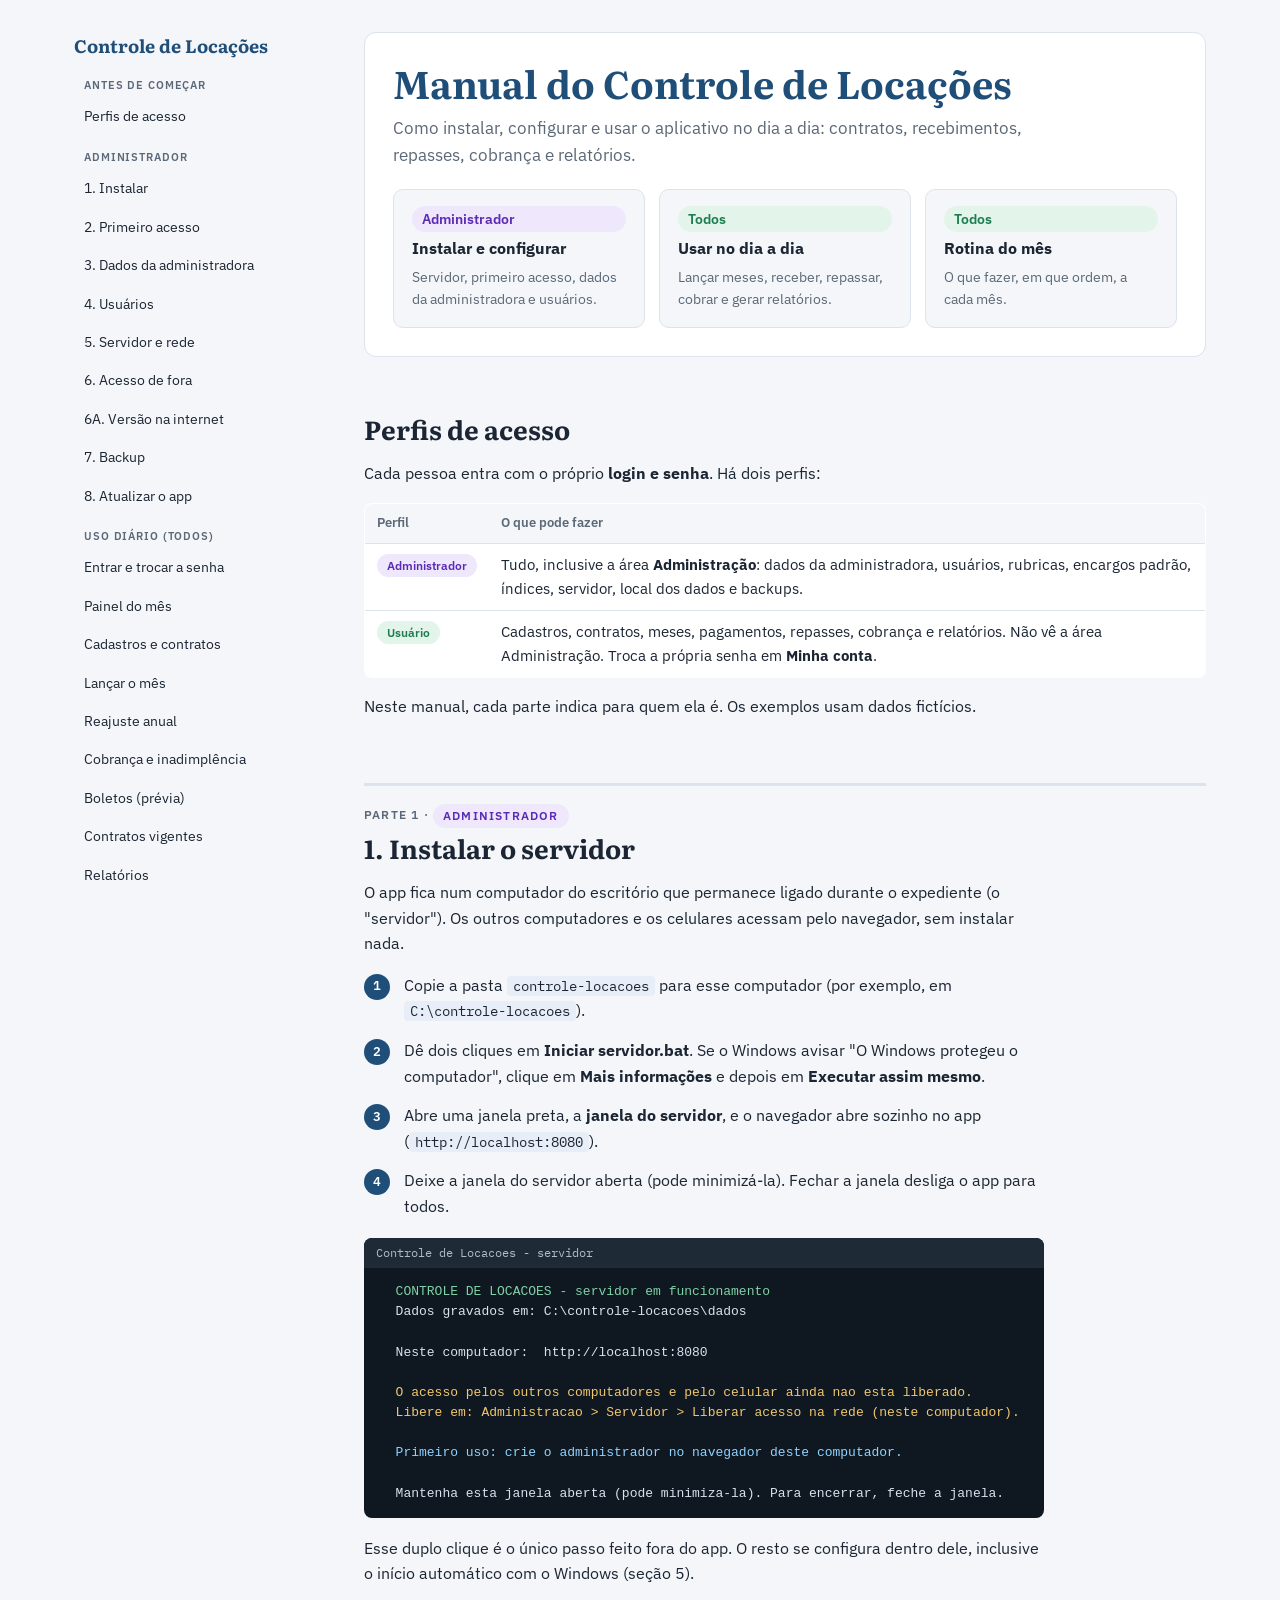
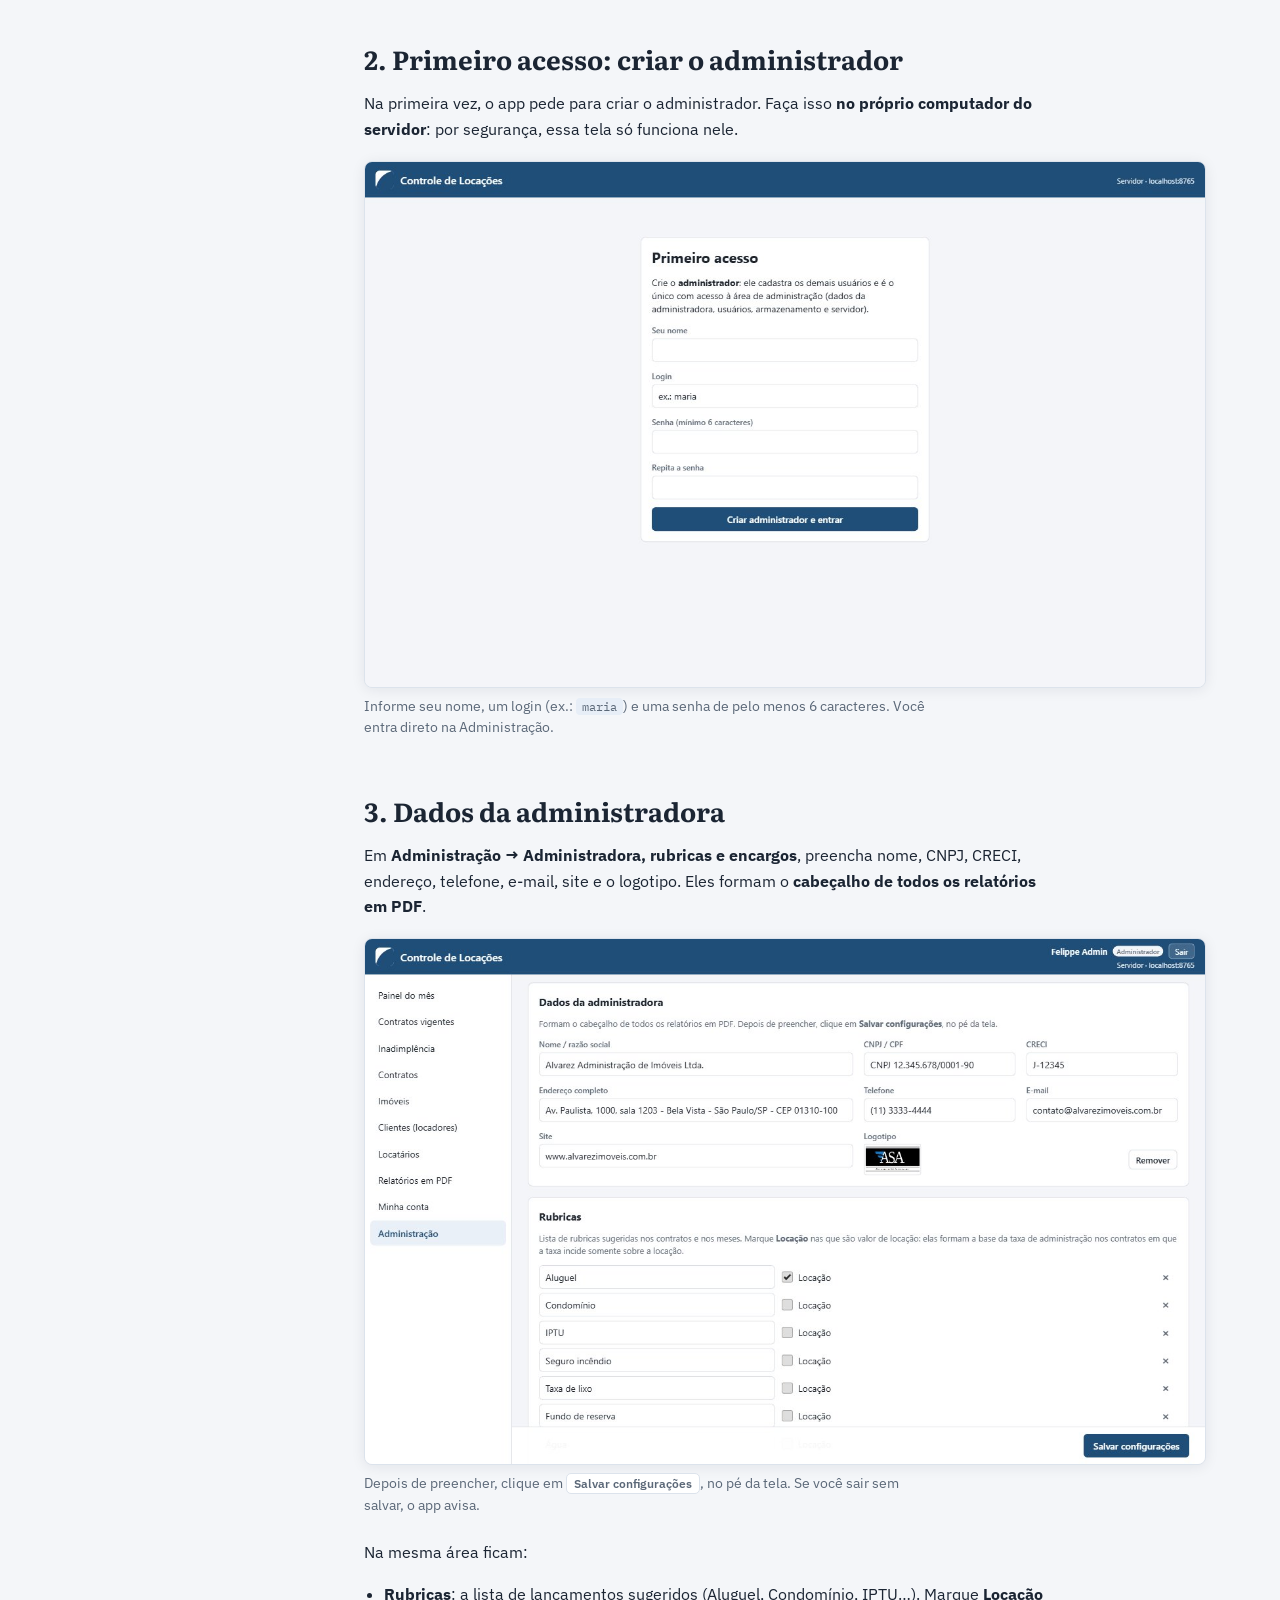
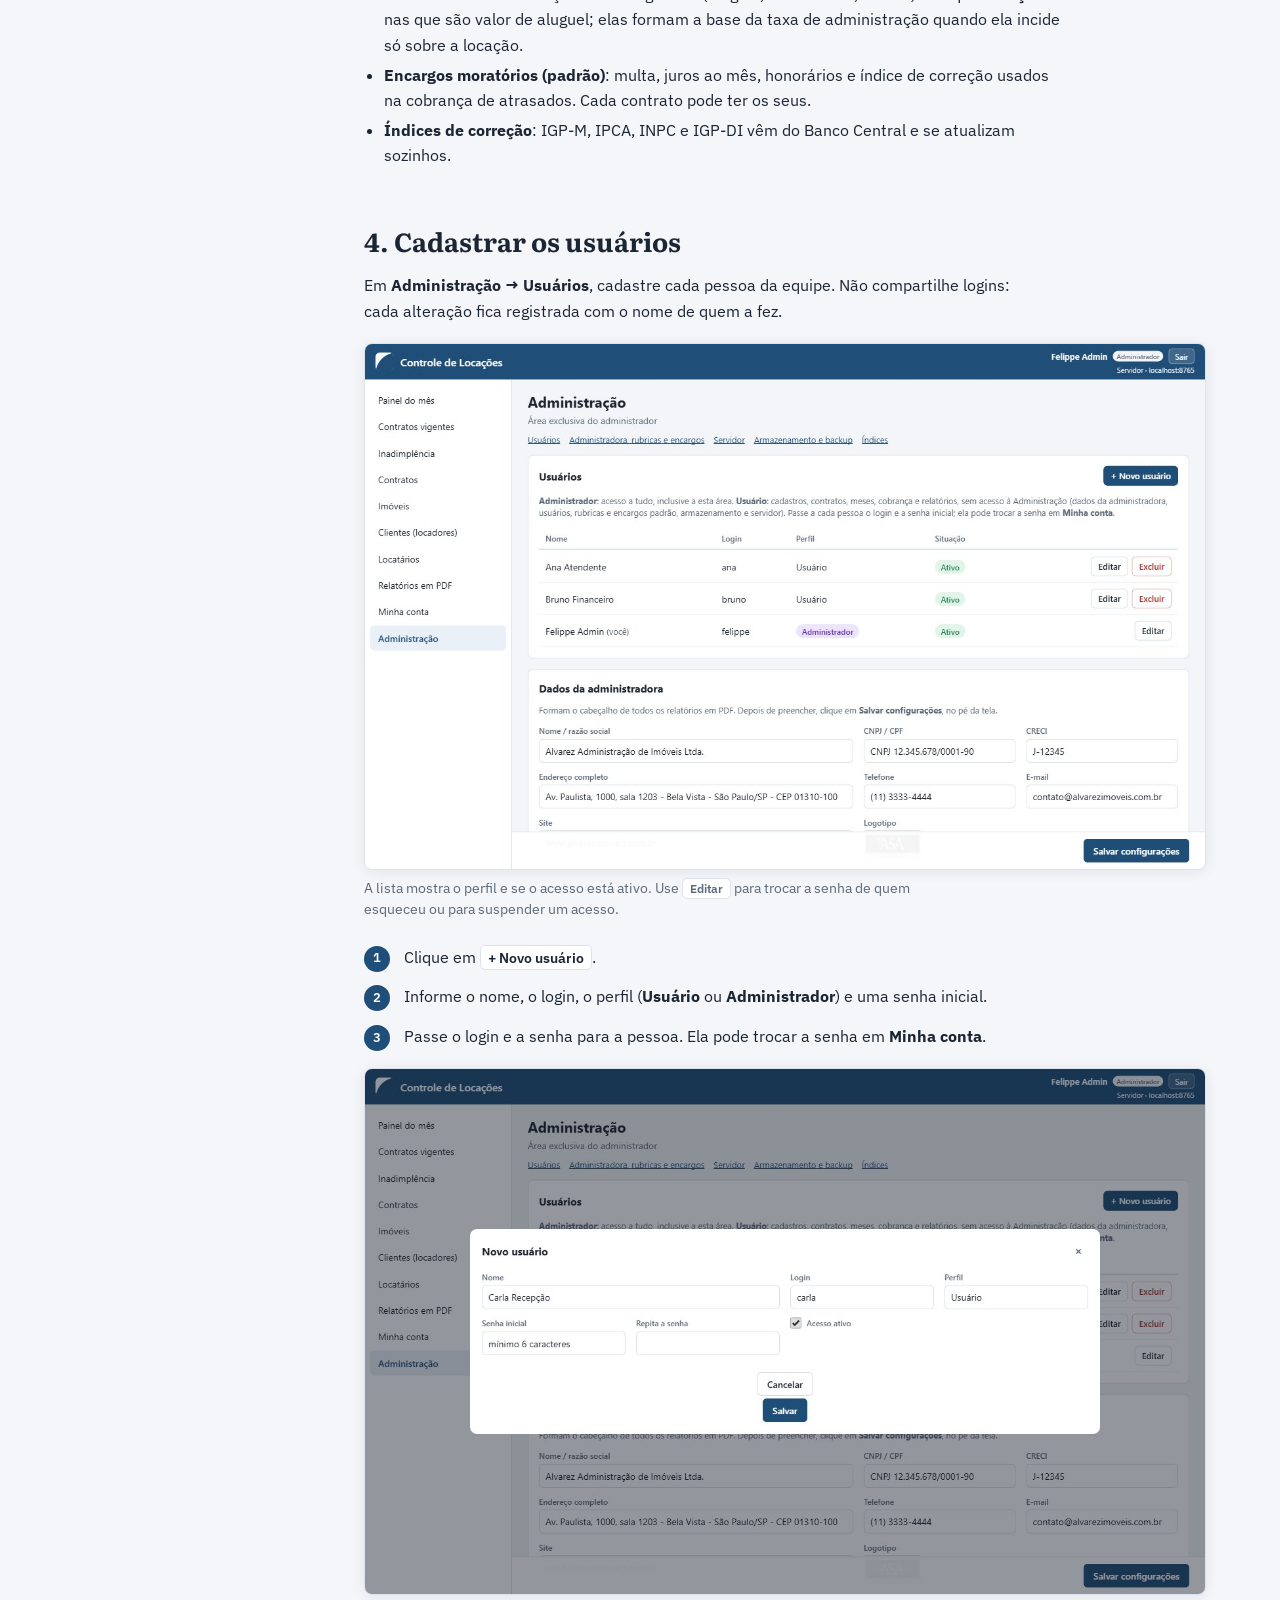
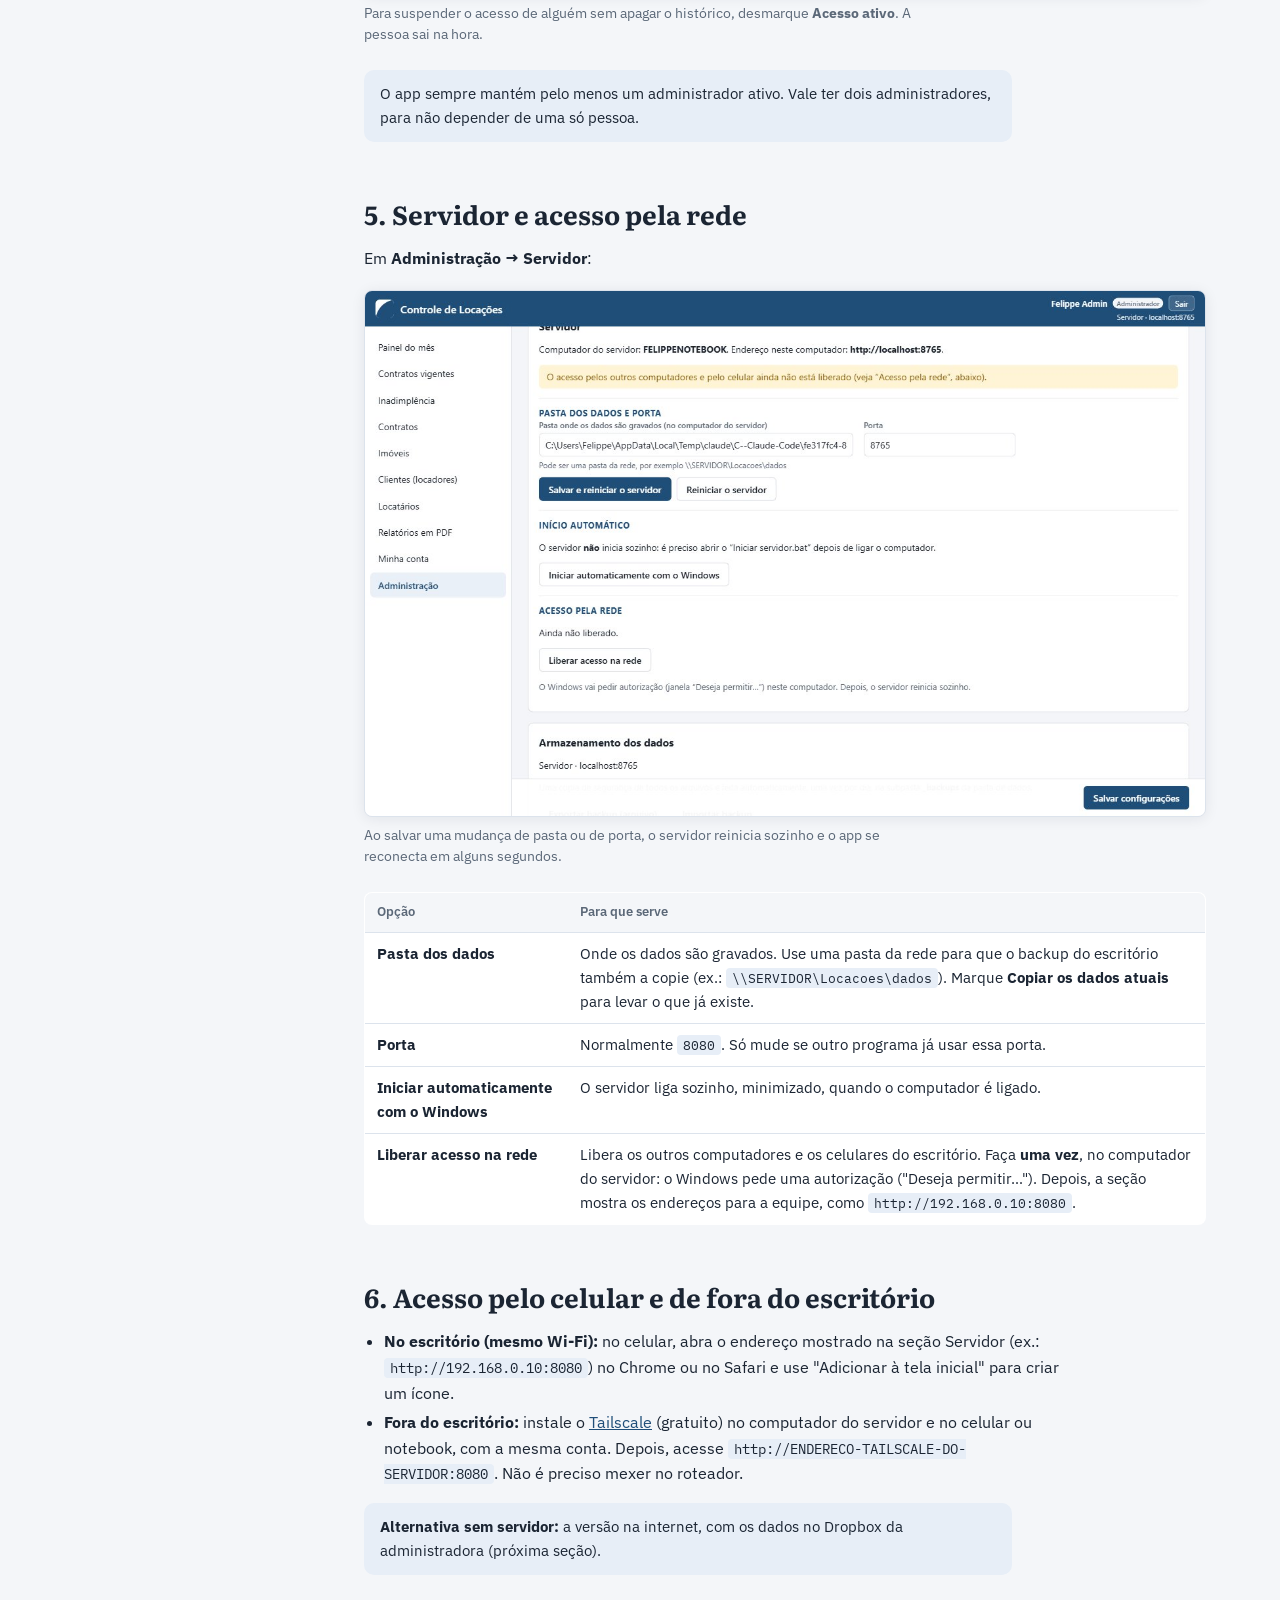
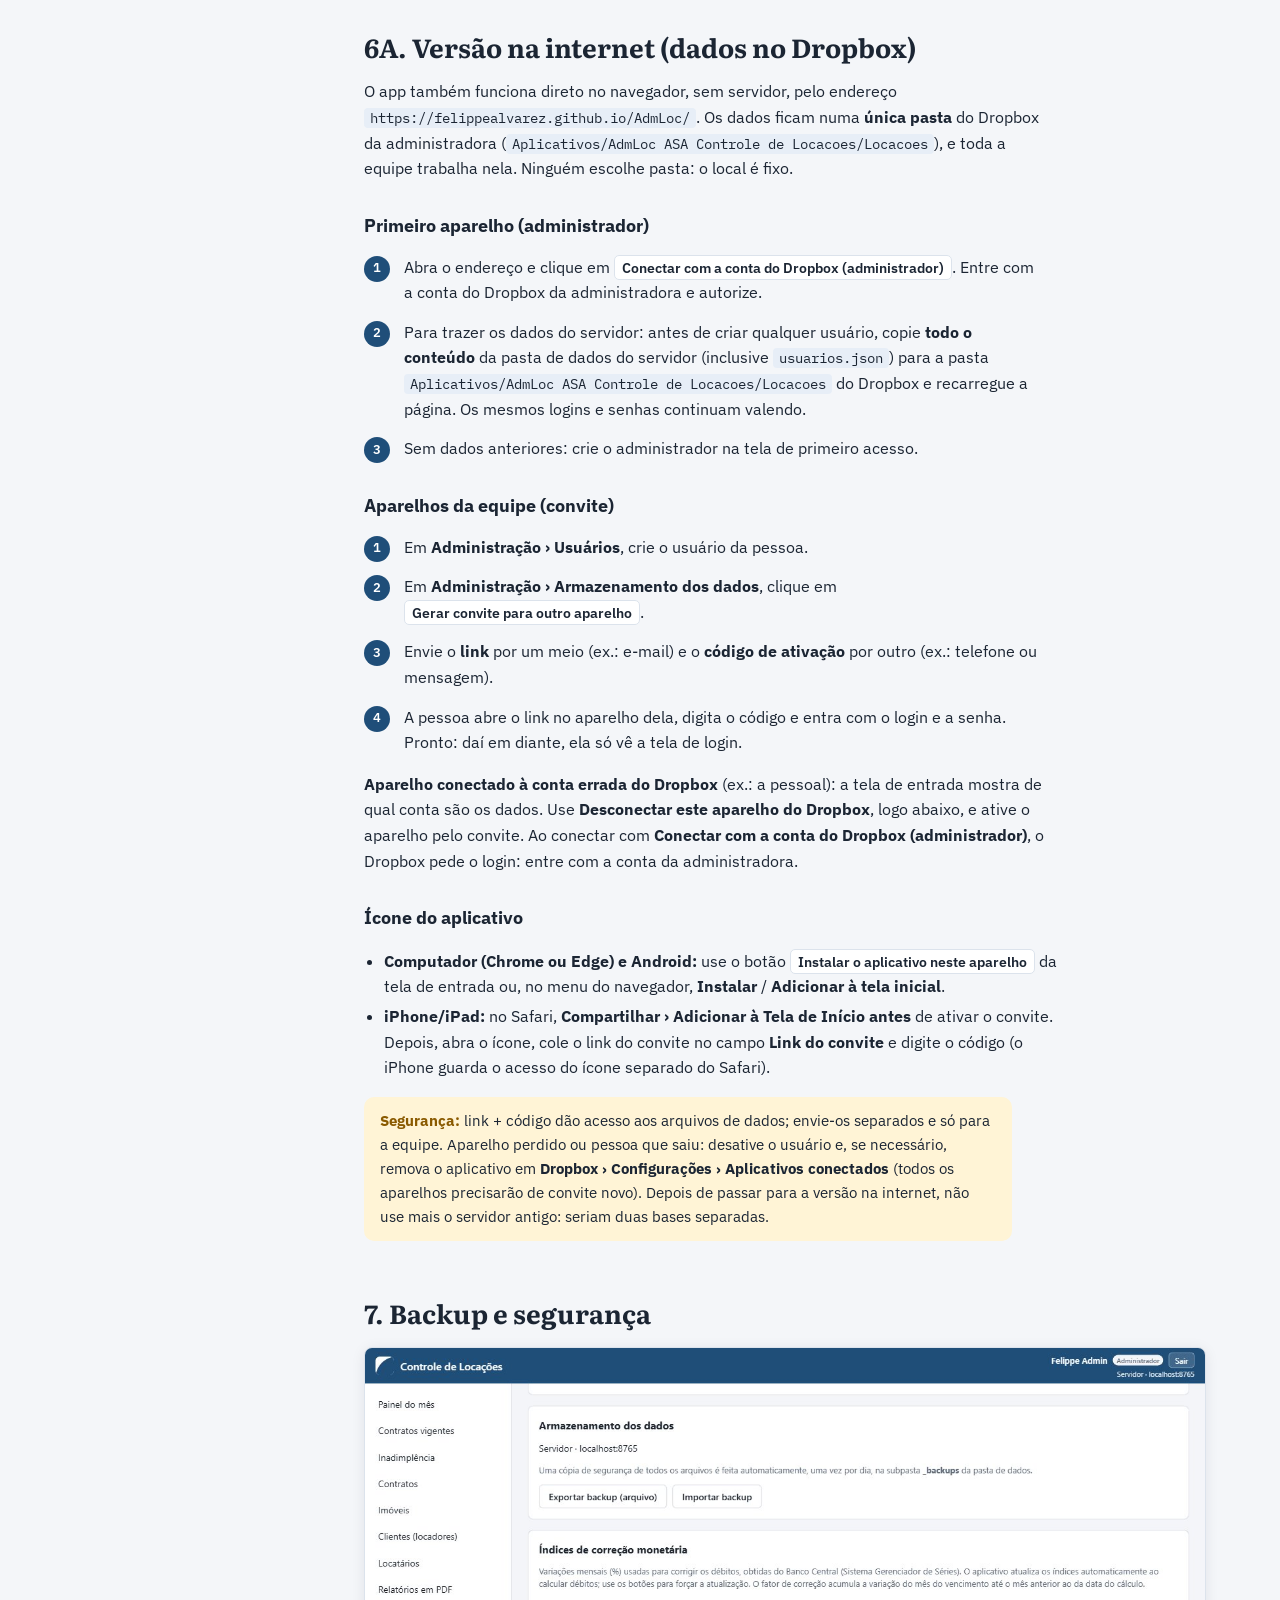
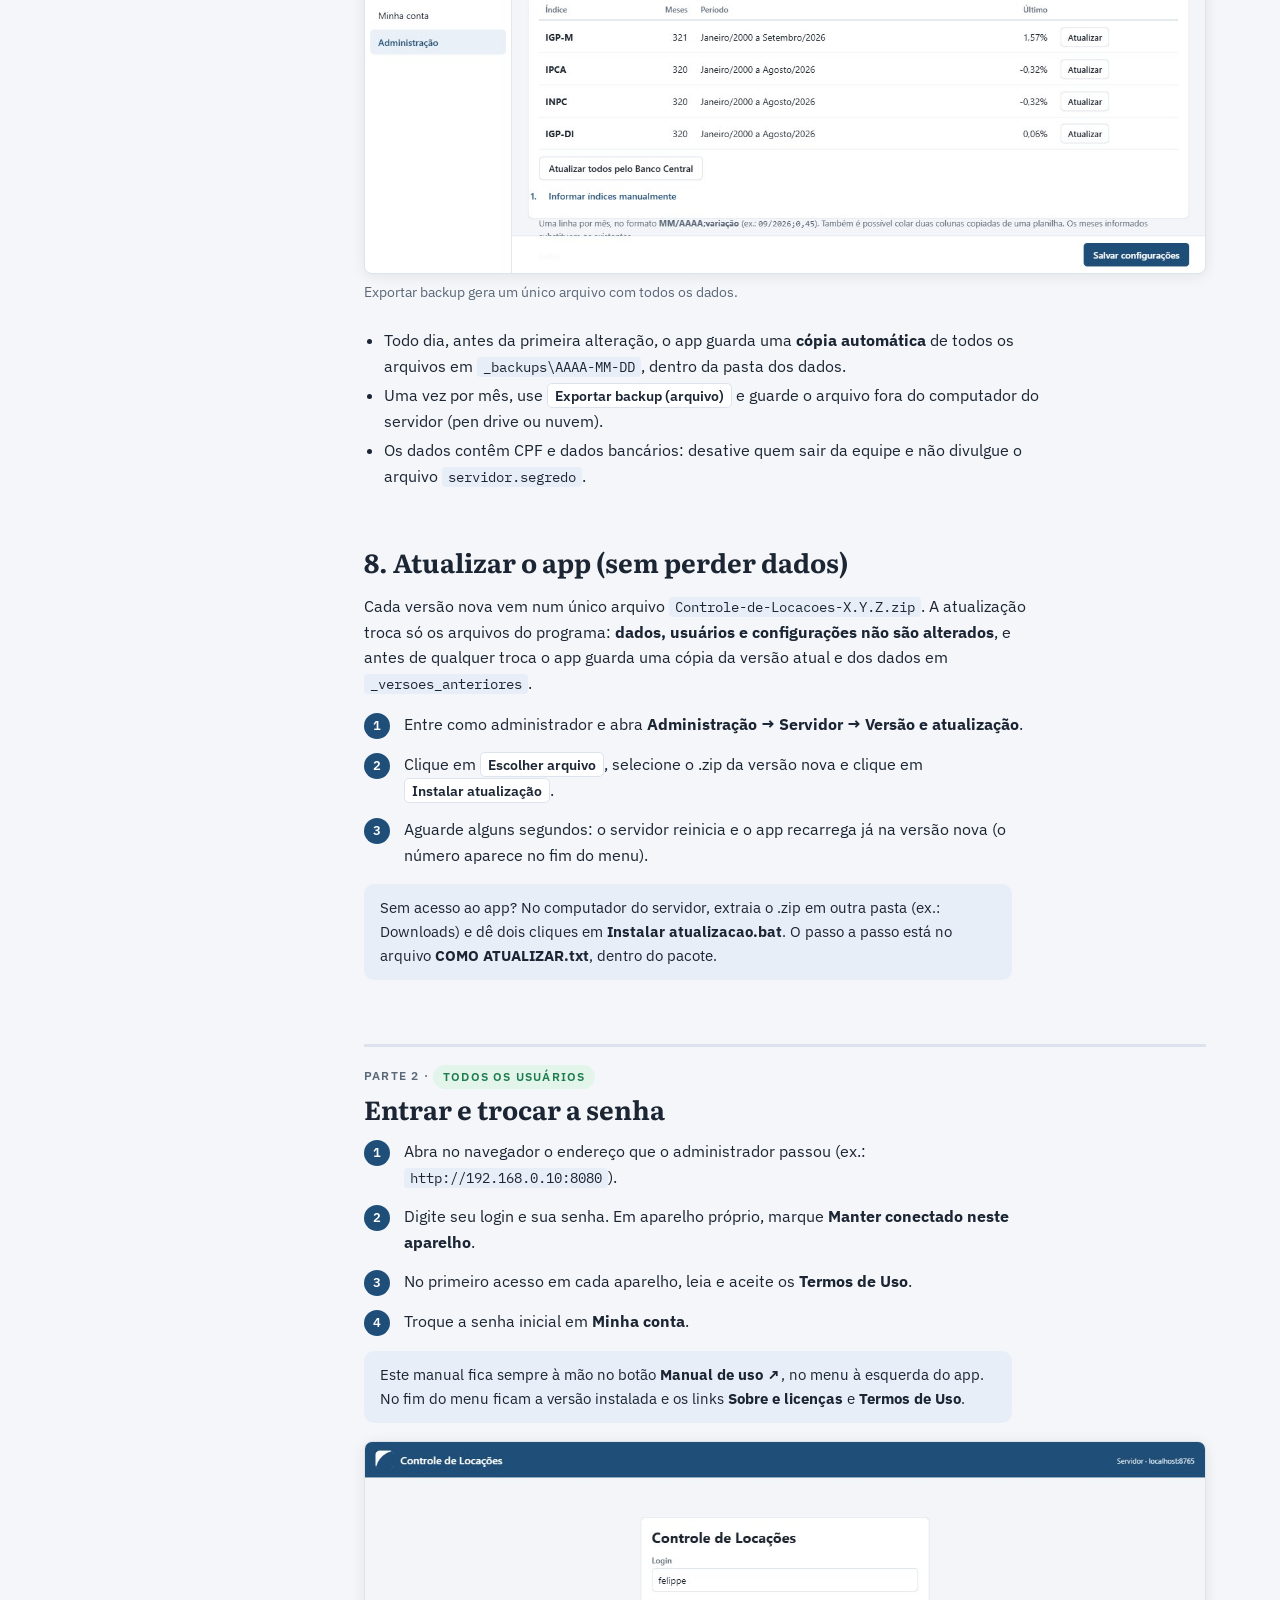
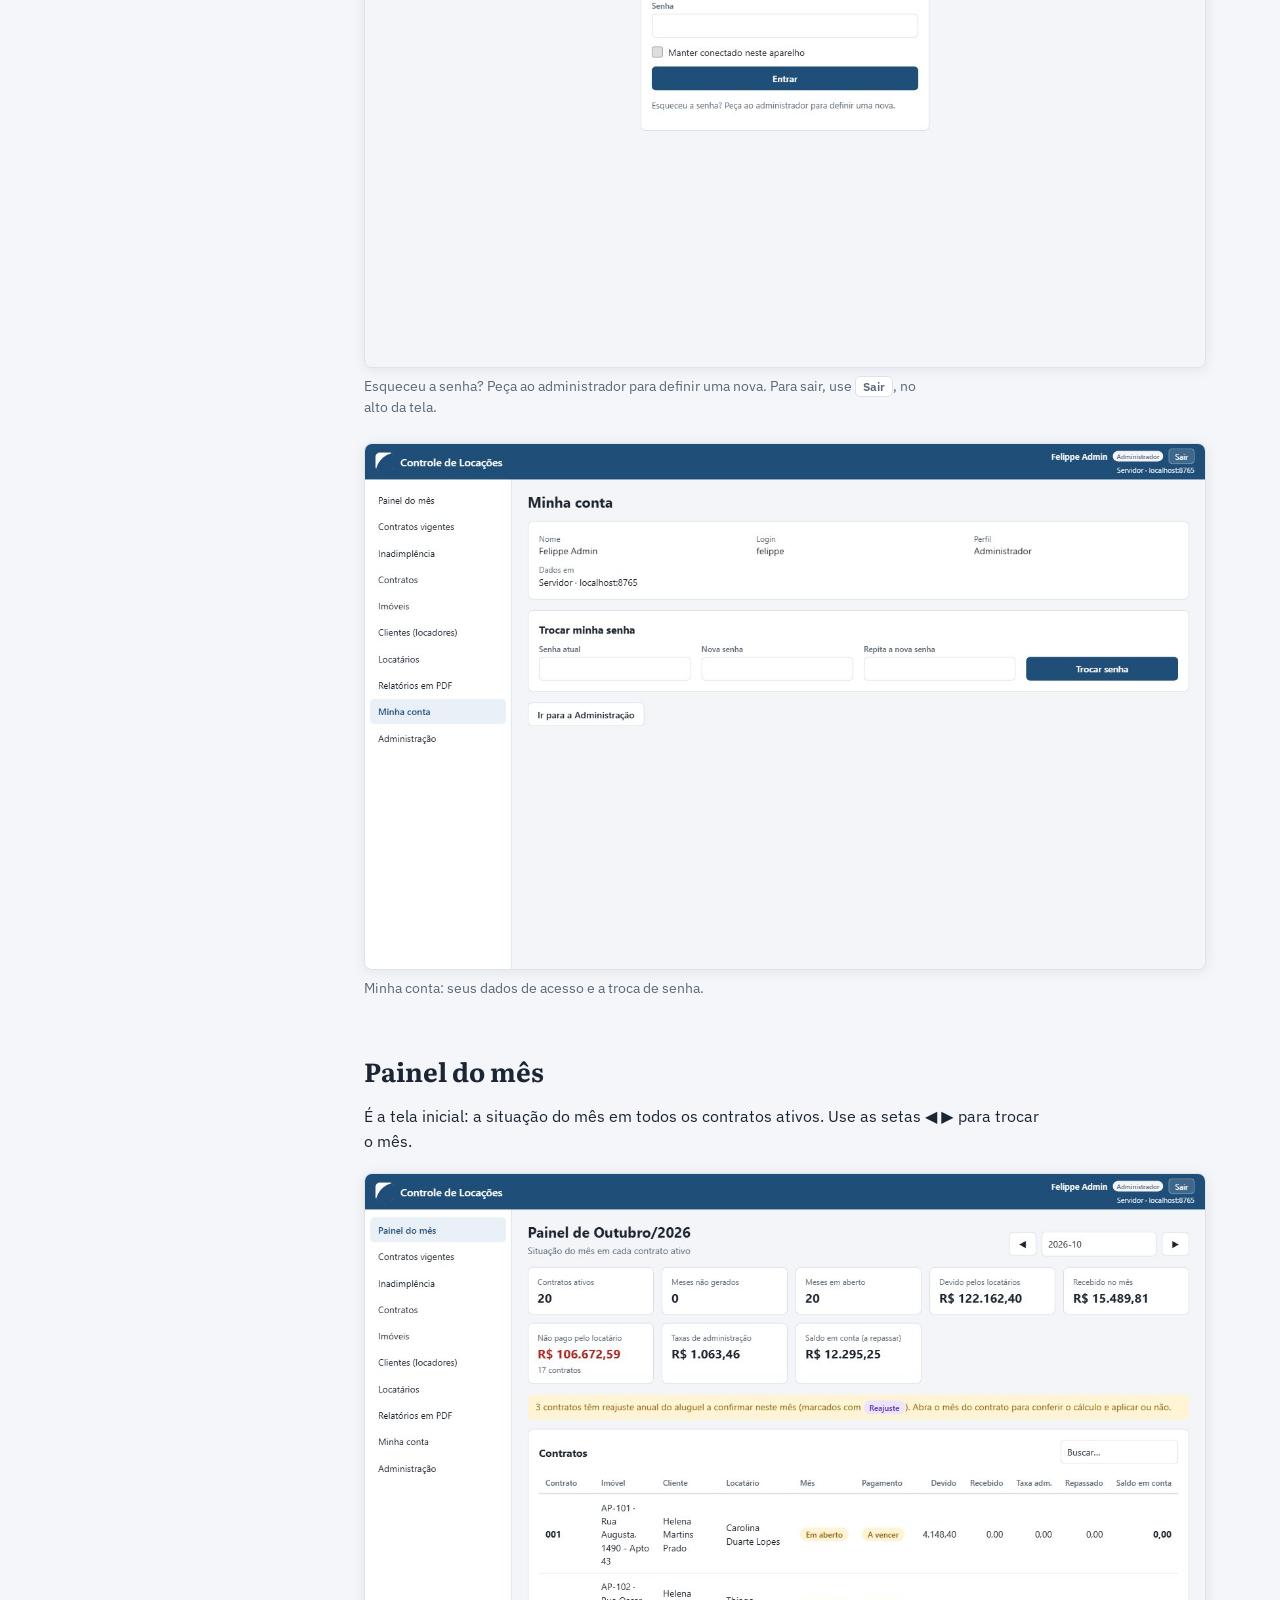
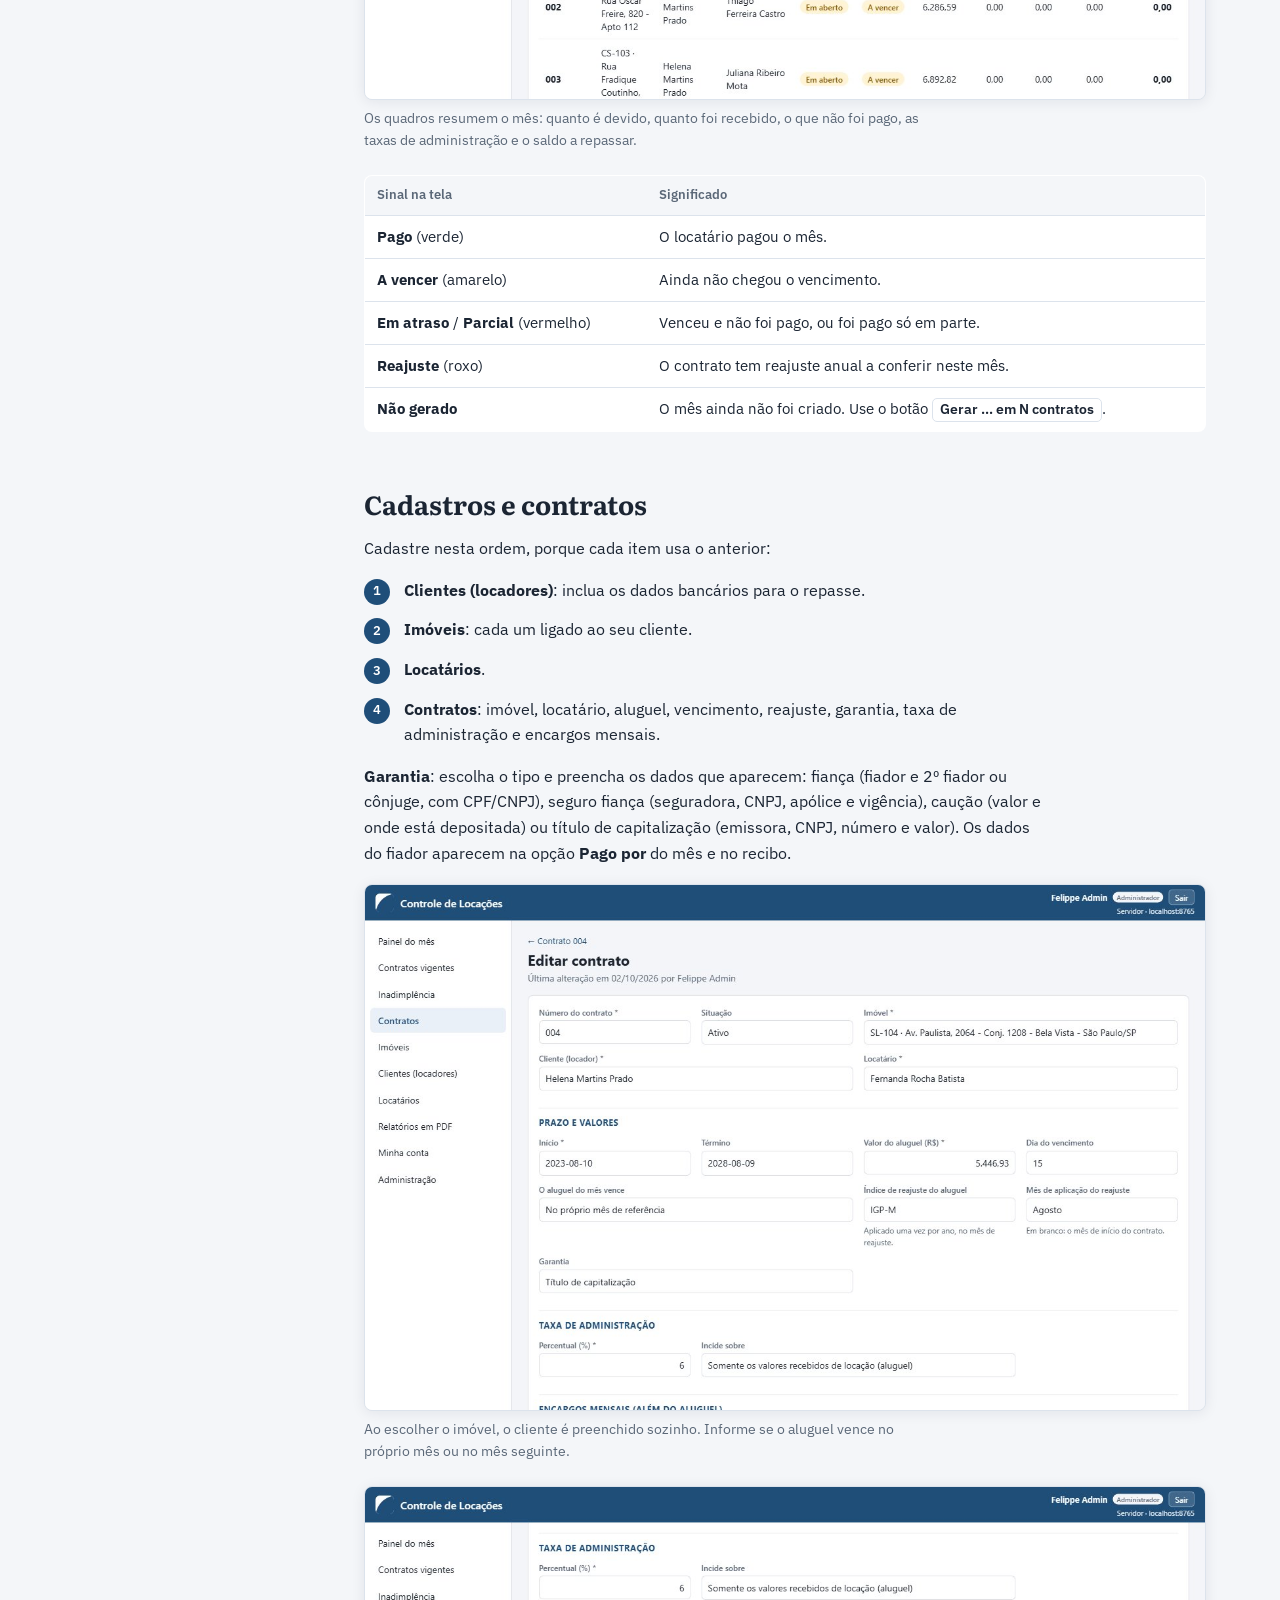
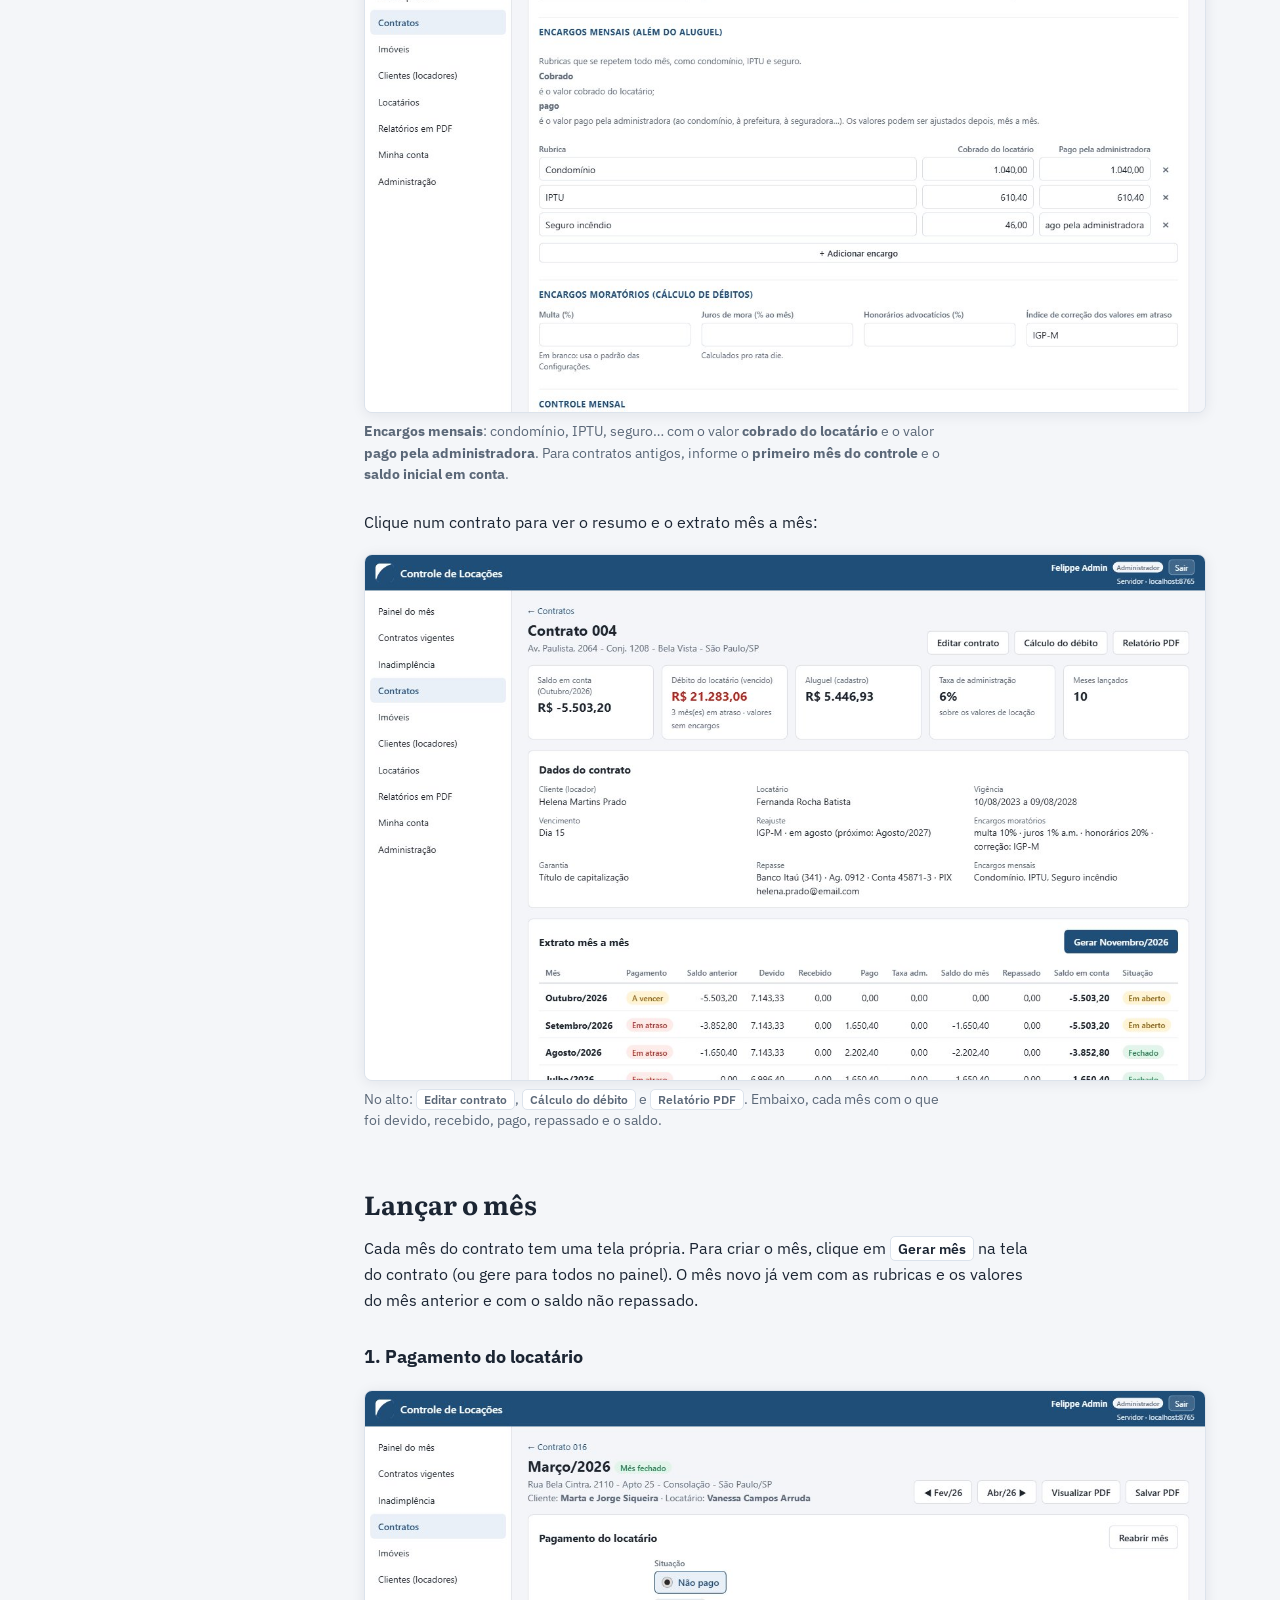
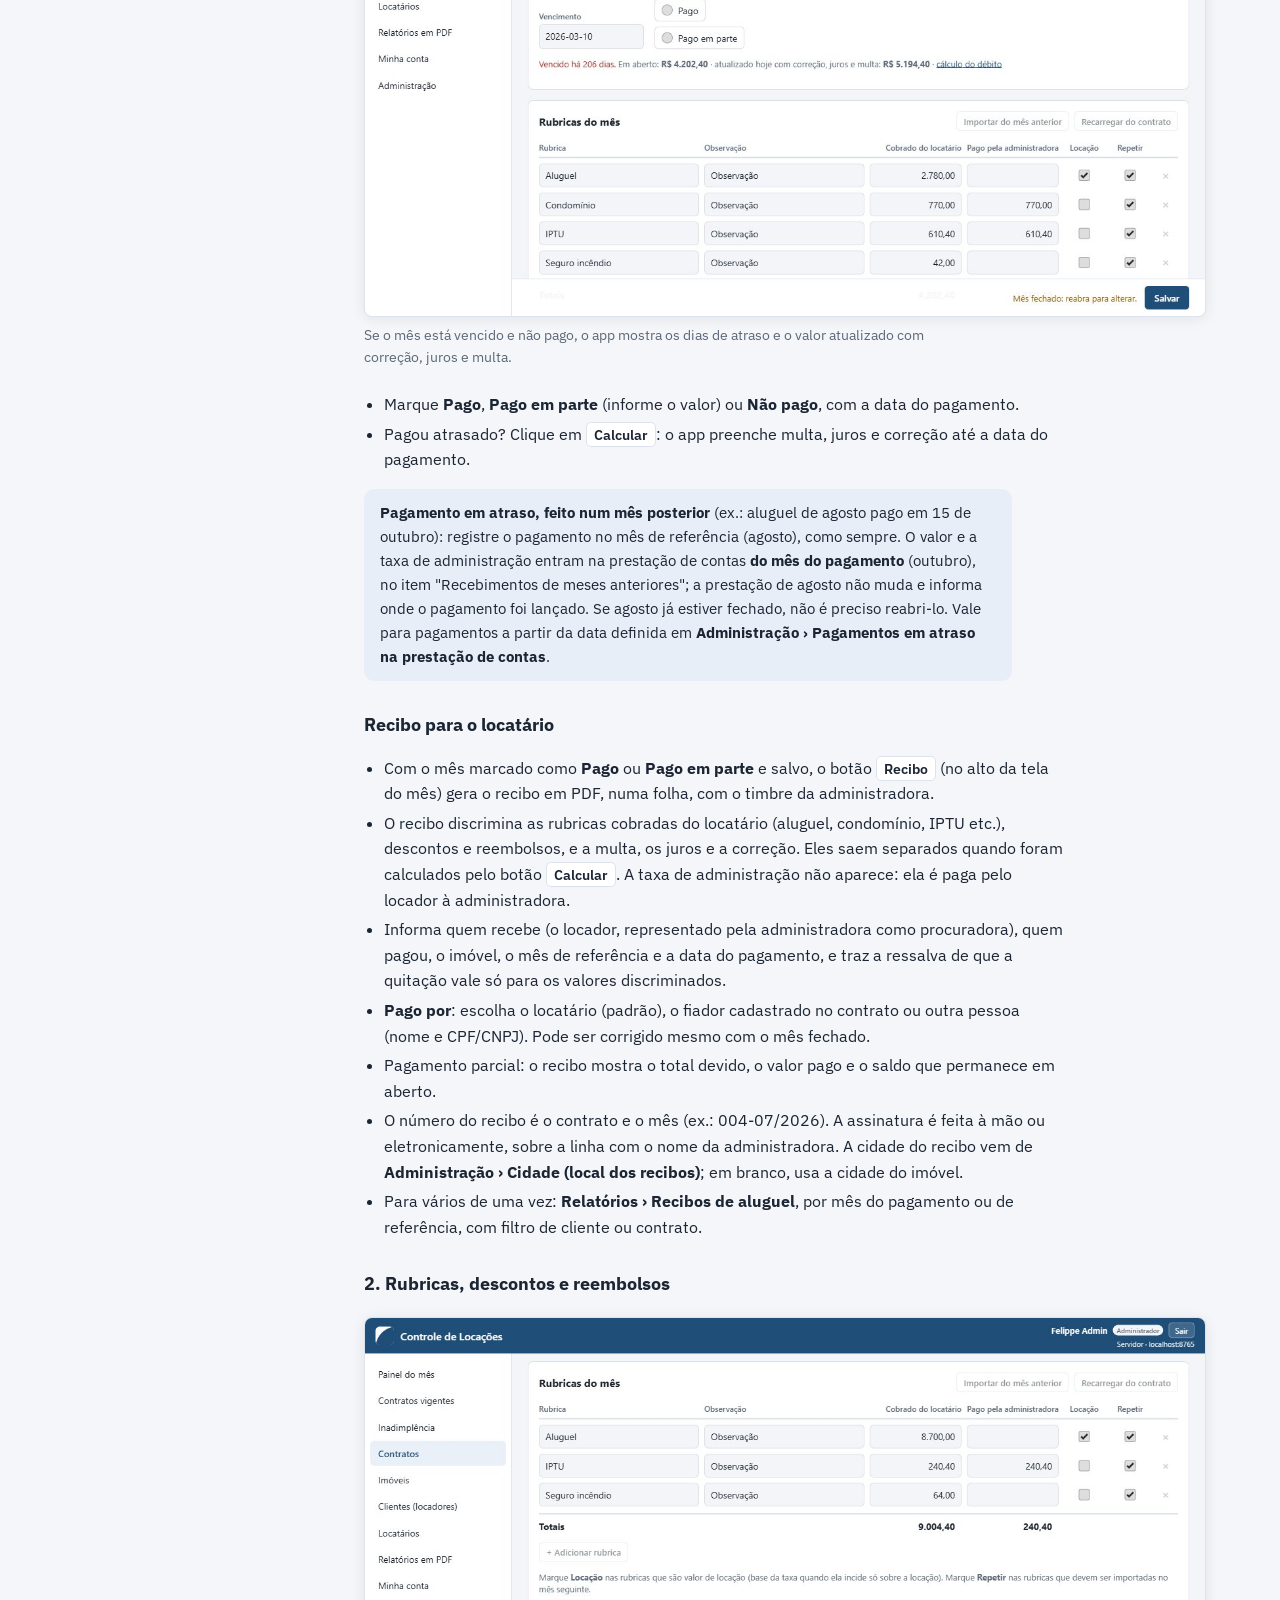
==== manual/index.html @ 5c1567a3 "Versão 1.7.0 do Controle de Locações Co-Authored-By: Claude Opus 5.5 <noreply@anthropic.com>" ====
<!doctype html>
<html lang="pt-BR">
<head>
<meta charset="utf-8">
<meta name="viewport" content="width=device-width, initial-scale=1">
<title>Manual do Controle de Locações</title>
<link rel="preconnect" href="https://fonts.googleapis.com">
<link rel="preconnect" href="https://fonts.gstatic.com" crossorigin>
<link rel="stylesheet" href="https://fonts.googleapis.com/css2?family=Literata:opsz,wght@7..72,500;7..72,700&family=IBM+Plex+Sans:wght@400;500;600&family=IBM+Plex+Mono:wght@500&display=swap">
<style>
/* Layout: manual de consulta — índice fixo à esquerda no computador, coluna de leitura de ~68 caracteres, capturas largas */
:root {
  --fundo: #f4f6f9;
  --papel: #ffffff;
  --tinta: #1b2533;
  --suave: #5b6878;
  --linha: #dce3ec;
  --marca: #1f4e79;
  --marca-claro: #e7eef7;
  --adm: #5b2bb5;
  --adm-claro: #efe8fd;
  --todos: #1e7d4f;
  --todos-claro: #e3f4ea;
  --atencao: #8a5a00;
  --atencao-claro: #fff4d6;
  --console: #0f1720;
  --console-texto: #d6e2ee;
  --f-titulo: "Literata", Georgia, "Times New Roman", serif;
  --f-texto: "IBM Plex Sans", "Segoe UI", system-ui, sans-serif;
  --f-mono: "IBM Plex Mono", Consolas, monospace;
}
@media (prefers-color-scheme: dark) {
  :root:not([data-theme="light"]) {
    --fundo: #10161e; --papel: #17202b; --tinta: #e3e9f1; --suave: #9aa8b8; --linha: #2a3644;
    --marca: #8db8e6; --marca-claro: #1d2c3d; --adm: #c4a8ff; --adm-claro: #2a2140; --todos: #7fd1a6; --todos-claro: #183126;
    --atencao: #f2c66d; --atencao-claro: #33290f; --console: #070b10; --console-texto: #d6e2ee; color-scheme: dark;
  }
}
:root[data-theme="dark"] {
  --fundo: #10161e; --papel: #17202b; --tinta: #e3e9f1; --suave: #9aa8b8; --linha: #2a3644;
  --marca: #8db8e6; --marca-claro: #1d2c3d; --adm: #c4a8ff; --adm-claro: #2a2140; --todos: #7fd1a6; --todos-claro: #183126;
  --atencao: #f2c66d; --atencao-claro: #33290f; --console: #070b10; --console-texto: #d6e2ee; color-scheme: dark;
}
* { box-sizing: border-box; }
body { background: var(--fundo); color: var(--tinta); font: 16px/1.6 var(--f-texto); margin: 0; }
a { color: var(--marca); }
.pagina { display: grid; grid-template-columns: 250px minmax(0, 1fr); gap: 40px; max-width: 1180px; margin: 0 auto; padding-inline: 24px; padding-block: 32px 80px; }
@media (max-width: 900px) { .pagina { grid-template-columns: minmax(0, 1fr); gap: 20px; padding-inline: 16px; padding-block: 20px 60px; } }

/* Índice */
.indice { position: sticky; top: calc(env(safe-area-inset-top, 0px) + 20px); align-self: start; max-height: calc(100vh - 40px); overflow-y: auto; font-size: 14px; }
.indice .marca { font-family: var(--f-titulo); font-weight: 700; font-size: 18px; color: var(--marca); margin-bottom: 14px; display: block; text-decoration: none; }
.indice ol { list-style: none; margin: 0; padding: 0; display: flex; flex-direction: column; gap: 2px; }
.indice li a { display: block; padding: 5px 10px; border-radius: 6px; text-decoration: none; color: var(--tinta); }
.indice li a:hover, .indice li a:focus-visible { background: var(--marca-claro); color: var(--marca); outline: none; }
.indice .grupo { margin: 16px 0 6px; font-size: 11px; font-weight: 600; letter-spacing: .08em; text-transform: uppercase; color: var(--suave); padding-left: 10px; }
@media (max-width: 900px) {
  .indice { position: static; max-height: none; background: var(--papel); border: 1px solid var(--linha); border-radius: 10px; padding: 14px; }
  .indice ol { display: grid; grid-template-columns: repeat(auto-fill, minmax(190px, 1fr)); }
}

/* Texto */
main { min-width: 0; }
.abertura { background: var(--papel); border: 1px solid var(--linha); border-radius: 12px; padding: 28px; margin-bottom: 28px; }
h1 { font-family: var(--f-titulo); font-size: clamp(28px, 4vw, 38px); line-height: 1.15; margin: 0 0 10px; text-wrap: balance; color: var(--marca); }
h2 { font-family: var(--f-titulo); font-size: 26px; line-height: 1.25; margin: 56px 0 6px; text-wrap: balance; scroll-margin-top: 20px; }
h3 { font-size: 18px; margin: 30px 0 6px; scroll-margin-top: 20px; }
p, li { max-width: 68ch; }
.sub { color: var(--suave); font-size: 17px; margin: 0; }
.parte { margin-top: 64px; padding-top: 18px; border-top: 3px solid var(--linha); }
.parte-rotulo { font-size: 12px; font-weight: 600; letter-spacing: .1em; text-transform: uppercase; color: var(--suave); margin: 0; }
.parte h2 { margin-top: 4px; }

.publico { display: inline-flex; align-items: center; gap: 6px; font-size: 12px; font-weight: 600; padding: 2px 10px; border-radius: 99px; vertical-align: middle; }
.publico.adm { background: var(--adm-claro); color: var(--adm); }
.publico.todos { background: var(--todos-claro); color: var(--todos); }

.caminhos { display: grid; grid-template-columns: repeat(auto-fit, minmax(240px, 1fr)); gap: 14px; margin-top: 20px; }
.caminho { border: 1px solid var(--linha); border-radius: 10px; padding: 16px 18px; text-decoration: none; color: var(--tinta); display: flex; flex-direction: column; gap: 4px; background: var(--fundo); }
.caminho:hover, .caminho:focus-visible { border-color: var(--marca); outline: none; }
.caminho b { font-size: 16px; }
.caminho span { color: var(--suave); font-size: 14px; }

ol.passos { counter-reset: passo; list-style: none; padding: 0; margin: 14px 0; display: flex; flex-direction: column; gap: 10px; }
ol.passos > li { counter-increment: passo; position: relative; padding-left: 40px; }
ol.passos > li::before { content: counter(passo); position: absolute; left: 0; top: 1px; width: 26px; height: 26px; border-radius: 50%; background: var(--marca); color: var(--papel); font-size: 13px; font-weight: 600; display: grid; place-items: center; font-variant-numeric: tabular-nums; }
ul { padding-left: 20px; }
li + li { margin-top: 4px; }
code, .mono { font-family: var(--f-mono); font-size: .88em; background: var(--marca-claro); padding: 1px 6px; border-radius: 4px; overflow-wrap: anywhere; }
kbd { font-family: var(--f-mono); font-size: .85em; border: 1px solid var(--linha); border-bottom-width: 2px; border-radius: 4px; padding: 0 5px; background: var(--papel); }
.botao { display: inline-block; font-size: .9em; font-weight: 600; border: 1px solid var(--linha); border-radius: 5px; padding: 0 7px; background: var(--papel); white-space: nowrap; }

.nota { border-radius: 10px; padding: 12px 16px; margin: 16px 0; max-width: 72ch; font-size: 15px; }
.nota p { margin: 0; }
.nota.dica { background: var(--marca-claro); }
.nota.atencao { background: var(--atencao-claro); color: var(--tinta); }
.nota.atencao b:first-child { color: var(--atencao); }

/* Capturas de tela */
figure { margin: 18px 0 24px; }
figure img { display: block; width: 100%; height: auto; border: 1px solid var(--linha); border-radius: 8px; box-shadow: 0 2px 14px rgba(15, 30, 50, .08); cursor: zoom-in; background: #fff; }
figcaption { font-size: 13.5px; color: var(--suave); margin-top: 8px; max-width: 72ch; }
.celulares { display: grid; grid-template-columns: repeat(3, minmax(0, 1fr)); gap: 16px; max-width: 760px; }
.celulares img { border-radius: 16px; }
.exemplos { display: grid; grid-template-columns: repeat(3, minmax(0, 1fr)); gap: 16px; }
@media (max-width: 640px) { .celulares, .exemplos { grid-template-columns: minmax(0, 1fr); max-width: 360px; } }

/* Janela do servidor (ilustração) */
.console { background: var(--console); color: var(--console-texto); border-radius: 8px; font: 13px/1.55 var(--f-mono); padding: 0; margin: 18px 0; max-width: 680px; overflow: hidden; }
.console .barra { background: #1f2a37; color: #aebccc; padding: 6px 12px; font-size: 12px; }
.console pre { margin: 0; padding: 14px 16px; overflow-x: auto; white-space: pre; }
.console .ok { color: #7fd1a6; } .console .av { color: #f2c66d; } .console .ci { color: #8fd3ff; }

/* Tabelas */
.tabela-rolagem { overflow-x: auto; margin: 14px 0; }
table { border-collapse: collapse; width: 100%; font-size: 15px; background: var(--papel); border: 1px solid var(--linha); border-radius: 8px; overflow: hidden; }
th, td { text-align: left; padding: 9px 12px; border-bottom: 1px solid var(--linha); vertical-align: top; }
th { font-size: 13px; color: var(--suave); font-weight: 600; background: var(--fundo); }
tr:last-child td { border-bottom: 0; }

.rotina { display: grid; grid-template-columns: repeat(auto-fit, minmax(230px, 1fr)); gap: 12px; margin: 16px 0; }
.rotina div { background: var(--papel); border: 1px solid var(--linha); border-radius: 10px; padding: 14px 16px; }
.rotina b { display: block; font-family: var(--f-titulo); color: var(--marca); margin-bottom: 4px; }
.rotina p { margin: 0; font-size: 14.5px; }

details { background: var(--papel); border: 1px solid var(--linha); border-radius: 10px; padding: 12px 16px; margin: 10px 0; max-width: 76ch; }
summary { cursor: pointer; font-weight: 600; }
details p { margin: 8px 0 0; }

.rodape-manual { margin-top: 56px; padding-top: 16px; border-top: 1px solid var(--linha); color: var(--suave); font-size: 13px; }

/* Ampliação das imagens */
.zoom { position: fixed; inset: 0; background: rgba(8, 14, 22, .86); display: grid; place-items: center; padding: 20px; z-index: 10; cursor: zoom-out; }
.zoom img { max-width: 100%; max-height: 100%; border-radius: 6px; }
:focus-visible { outline: 2px solid var(--marca); outline-offset: 2px; }
@media (prefers-reduced-motion: no-preference) { html { scroll-behavior: smooth; } }
</style>

</head>
<body>
<div class="pagina">
  <nav class="indice" aria-label="Índice">
    <a class="marca" href="#inicio">Controle de Locações</a>
    <div class="grupo">Antes de começar</div>
    <ol>
      <li><a href="#perfis">Perfis de acesso</a></li>
    </ol>
    <div class="grupo">Administrador</div>
    <ol>
      <li><a href="#instalar">1. Instalar</a></li>
      <li><a href="#primeiro">2. Primeiro acesso</a></li>
      <li><a href="#administradora">3. Dados da administradora</a></li>
      <li><a href="#usuarios">4. Usuários</a></li>
      <li><a href="#servidor">5. Servidor e rede</a></li>
      <li><a href="#celular-fora">6. Acesso de fora</a></li>
      <li><a href="#internet">6A. Versão na internet</a></li>
      <li><a href="#backup">7. Backup</a></li>
      <li><a href="#atualizar">8. Atualizar o app</a></li>
    </ol>
    <div class="grupo">Uso diário (todos)</div>
    <ol>
      <li><a href="#entrar">Entrar e trocar a senha</a></li>
      <li><a href="#painel">Painel do mês</a></li>
      <li><a href="#cadastros">Cadastros e contratos</a></li>
      <li><a href="#mes">Lançar o mês</a></li>
      <li><a href="#reajuste">Reajuste anual</a></li>
      <li><a href="#cobranca">Cobrança e inadimplência</a></li>
      <li><a href="#boletos">Boletos (prévia)</a></li>
      <li><a href="#vigentes">Contratos vigentes</a></li>
      <li><a href="#relatorios">Relatórios</a></li>
      <li><a href="#no-celular">No celular</a></li>
      <li><a href="#rotina">Rotina do mês</a></li>
      <li><a href="#duvidas">Dúvidas e problemas</a></li>
    </ol>
  </nav>

  <main>
    <header class="abertura" id="inicio">
      <h1>Manual do Controle de Locações</h1>
      <p class="sub">Como instalar, configurar e usar o aplicativo no dia a dia: contratos, recebimentos, repasses, cobrança e relatórios.</p>
      <div class="caminhos">
        <a class="caminho" href="#instalar"><span class="publico adm">Administrador</span><b>Instalar e configurar</b><span>Servidor, primeiro acesso, dados da administradora e usuários.</span></a>
        <a class="caminho" href="#entrar"><span class="publico todos">Todos</span><b>Usar no dia a dia</b><span>Lançar meses, receber, repassar, cobrar e gerar relatórios.</span></a>
        <a class="caminho" href="#rotina"><span class="publico todos">Todos</span><b>Rotina do mês</b><span>O que fazer, em que ordem, a cada mês.</span></a>
      </div>
    </header>

    <section id="perfis">
      <h2>Perfis de acesso</h2>
      <p>Cada pessoa entra com o próprio <b>login e senha</b>. Há dois perfis:</p>
      <div class="tabela-rolagem"><table>
        <thead><tr><th>Perfil</th><th>O que pode fazer</th></tr></thead>
        <tbody>
          <tr><td><span class="publico adm">Administrador</span></td><td>Tudo, inclusive a área <b>Administração</b>: dados da administradora, usuários, rubricas, encargos padrão, índices, servidor, local dos dados e backups.</td></tr>
          <tr><td><span class="publico todos">Usuário</span></td><td>Cadastros, contratos, meses, pagamentos, repasses, cobrança e relatórios. Não vê a área Administração. Troca a própria senha em <b>Minha conta</b>.</td></tr>
        </tbody>
      </table></div>
      <p>Neste manual, cada parte indica para quem ela é. Os exemplos usam dados fictícios.</p>
    </section>

    <div class="parte">
      <p class="parte-rotulo">Parte 1 · <span class="publico adm">Administrador</span></p>
      <h2 id="instalar">1. Instalar o servidor</h2>
    </div>
    <p>O app fica num computador do escritório que permanece ligado durante o expediente (o "servidor"). Os outros computadores e os celulares acessam pelo navegador, sem instalar nada.</p>
    <ol class="passos">
      <li>Copie a pasta <code>controle-locacoes</code> para esse computador (por exemplo, em <code>C:\controle-locacoes</code>).</li>
      <li>Dê dois cliques em <b>Iniciar servidor.bat</b>. Se o Windows avisar "O Windows protegeu o computador", clique em <b>Mais informações</b> e depois em <b>Executar assim mesmo</b>.</li>
      <li>Abre uma janela preta, a <b>janela do servidor</b>, e o navegador abre sozinho no app (<code>http://localhost:8080</code>).</li>
      <li>Deixe a janela do servidor aberta (pode minimizá-la). Fechar a janela desliga o app para todos.</li>
    </ol>
    <div class="console" role="img" aria-label="Ilustração da janela do servidor">
      <div class="barra">Controle de Locacoes - servidor</div>
<pre>
  <span class="ok">CONTROLE DE LOCACOES - servidor em funcionamento</span>
  Dados gravados em: C:\controle-locacoes\dados

  Neste computador:  http://localhost:8080

  <span class="av">O acesso pelos outros computadores e pelo celular ainda nao esta liberado.</span>
  <span class="av">Libere em: Administracao > Servidor > Liberar acesso na rede (neste computador).</span>

  <span class="ci">Primeiro uso: crie o administrador no navegador deste computador.</span>

  Mantenha esta janela aberta (pode minimiza-la). Para encerrar, feche a janela.
</pre>
    </div>
    <p>Esse duplo clique é o único passo feito fora do app. O resto se configura dentro dele, inclusive o início automático com o Windows (seção 5).</p>

    <h2 id="primeiro">2. Primeiro acesso: criar o administrador</h2>
    <p>Na primeira vez, o app pede para criar o administrador. Faça isso <b>no próprio computador do servidor</b>: por segurança, essa tela só funciona nele.</p>
    <figure><img src="img/primeiro-acesso.jpg" alt="Tela de primeiro acesso com campos de nome, login e senha do administrador" loading="lazy">
      <figcaption>Informe seu nome, um login (ex.: <code>maria</code>) e uma senha de pelo menos 6 caracteres. Você entra direto na Administração.</figcaption></figure>

    <h2 id="administradora">3. Dados da administradora</h2>
    <p>Em <b>Administração → Administradora, rubricas e encargos</b>, preencha nome, CNPJ, CRECI, endereço, telefone, e-mail, site e o logotipo. Eles formam o <b>cabeçalho de todos os relatórios em PDF</b>.</p>
    <figure><img src="img/admin-administradora.jpg" alt="Formulário com os dados da administradora e o logotipo" loading="lazy">
      <figcaption>Depois de preencher, clique em <span class="botao">Salvar configurações</span>, no pé da tela. Se você sair sem salvar, o app avisa.</figcaption></figure>
    <p>Na mesma área ficam:</p>
    <ul>
      <li><b>Rubricas</b>: a lista de lançamentos sugeridos (Aluguel, Condomínio, IPTU…). Marque <b>Locação</b> nas que são valor de aluguel; elas formam a base da taxa de administração quando ela incide só sobre a locação.</li>
      <li><b>Encargos moratórios (padrão)</b>: multa, juros ao mês, honorários e índice de correção usados na cobrança de atrasados. Cada contrato pode ter os seus.</li>
      <li><b>Índices de correção</b>: IGP-M, IPCA, INPC e IGP-DI vêm do Banco Central e se atualizam sozinhos.</li>
    </ul>

    <h2 id="usuarios">4. Cadastrar os usuários</h2>
    <p>Em <b>Administração → Usuários</b>, cadastre cada pessoa da equipe. Não compartilhe logins: cada alteração fica registrada com o nome de quem a fez.</p>
    <figure><img src="img/admin-usuarios.jpg" alt="Lista de usuários com nome, login, perfil e situação" loading="lazy">
      <figcaption>A lista mostra o perfil e se o acesso está ativo. Use <span class="botao">Editar</span> para trocar a senha de quem esqueceu ou para suspender um acesso.</figcaption></figure>
    <ol class="passos">
      <li>Clique em <span class="botao">+ Novo usuário</span>.</li>
      <li>Informe o nome, o login, o perfil (<b>Usuário</b> ou <b>Administrador</b>) e uma senha inicial.</li>
      <li>Passe o login e a senha para a pessoa. Ela pode trocar a senha em <b>Minha conta</b>.</li>
    </ol>
    <figure><img src="img/admin-novo-usuario.jpg" alt="Janela de cadastro de novo usuário" loading="lazy">
      <figcaption>Para suspender o acesso de alguém sem apagar o histórico, desmarque <b>Acesso ativo</b>. A pessoa sai na hora.</figcaption></figure>
    <div class="nota dica"><p>O app sempre mantém pelo menos um administrador ativo. Vale ter dois administradores, para não depender de uma só pessoa.</p></div>

    <h2 id="servidor">5. Servidor e acesso pela rede</h2>
    <p>Em <b>Administração → Servidor</b>:</p>
    <figure><img src="img/admin-servidor.jpg" alt="Seção Servidor com pasta dos dados, porta, início automático e acesso pela rede" loading="lazy">
      <figcaption>Ao salvar uma mudança de pasta ou de porta, o servidor reinicia sozinho e o app se reconecta em alguns segundos.</figcaption></figure>
    <div class="tabela-rolagem"><table>
      <thead><tr><th>Opção</th><th>Para que serve</th></tr></thead>
      <tbody>
        <tr><td><b>Pasta dos dados</b></td><td>Onde os dados são gravados. Use uma pasta da rede para que o backup do escritório também a copie (ex.: <code>\\SERVIDOR\Locacoes\dados</code>). Marque <b>Copiar os dados atuais</b> para levar o que já existe.</td></tr>
        <tr><td><b>Porta</b></td><td>Normalmente <code>8080</code>. Só mude se outro programa já usar essa porta.</td></tr>
        <tr><td><b>Iniciar automaticamente com o Windows</b></td><td>O servidor liga sozinho, minimizado, quando o computador é ligado.</td></tr>
        <tr><td><b>Liberar acesso na rede</b></td><td>Libera os outros computadores e os celulares do escritório. Faça <b>uma vez</b>, no computador do servidor: o Windows pede uma autorização ("Deseja permitir…"). Depois, a seção mostra os endereços para a equipe, como <code>http://192.168.0.10:8080</code>.</td></tr>
      </tbody>
    </table></div>

    <h2 id="celular-fora">6. Acesso pelo celular e de fora do escritório</h2>
    <ul>
      <li><b>No escritório (mesmo Wi-Fi):</b> no celular, abra o endereço mostrado na seção Servidor (ex.: <code>http://192.168.0.10:8080</code>) no Chrome ou no Safari e use "Adicionar à tela inicial" para criar um ícone.</li>
      <li><b>Fora do escritório:</b> instale o <a href="https://tailscale.com" rel="noopener">Tailscale</a> (gratuito) no computador do servidor e no celular ou notebook, com a mesma conta. Depois, acesse <code>http://ENDERECO-TAILSCALE-DO-SERVIDOR:8080</code>. Não é preciso mexer no roteador.</li>
    </ul>
    <div class="nota dica"><p><b>Alternativa sem servidor:</b> a versão na internet, com os dados no Dropbox da administradora (próxima seção).</p></div>

    <h2 id="internet">6A. Versão na internet (dados no Dropbox)</h2>
    <p>O app também funciona direto no navegador, sem servidor, pelo endereço <code>https://felippealvarez.github.io/AdmLoc/</code>. Os dados ficam numa <b>única pasta</b> do Dropbox da administradora (<code>Aplicativos/AdmLoc ASA Controle de Locacoes/Locacoes</code>), e toda a equipe trabalha nela. Ninguém escolhe pasta: o local é fixo.</p>
    <h3>Primeiro aparelho (administrador)</h3>
    <ol class="passos">
      <li>Abra o endereço e clique em <span class="botao">Conectar com a conta do Dropbox (administrador)</span>. Entre com a conta do Dropbox da administradora e autorize.</li>
      <li>Para trazer os dados do servidor: antes de criar qualquer usuário, copie <b>todo o conteúdo</b> da pasta de dados do servidor (inclusive <code>usuarios.json</code>) para a pasta <code>Aplicativos/AdmLoc ASA Controle de Locacoes/Locacoes</code> do Dropbox e recarregue a página. Os mesmos logins e senhas continuam valendo.</li>
      <li>Sem dados anteriores: crie o administrador na tela de primeiro acesso.</li>
    </ol>
    <h3>Aparelhos da equipe (convite)</h3>
    <ol class="passos">
      <li>Em <b>Administração › Usuários</b>, crie o usuário da pessoa.</li>
      <li>Em <b>Administração › Armazenamento dos dados</b>, clique em <span class="botao">Gerar convite para outro aparelho</span>.</li>
      <li>Envie o <b>link</b> por um meio (ex.: e-mail) e o <b>código de ativação</b> por outro (ex.: telefone ou mensagem).</li>
      <li>A pessoa abre o link no aparelho dela, digita o código e entra com o login e a senha. Pronto: daí em diante, ela só vê a tela de login.</li>
    </ol>
    <p class="dica"><b>Aparelho conectado à conta errada do Dropbox</b> (ex.: a pessoal): a tela de entrada mostra de qual conta são os dados. Use <b>Desconectar este aparelho do Dropbox</b>, logo abaixo, e ative o aparelho pelo convite. Ao conectar com <b>Conectar com a conta do Dropbox (administrador)</b>, o Dropbox pede o login: entre com a conta da administradora.</p>
    <h3>Ícone do aplicativo</h3>
    <ul>
      <li><b>Computador (Chrome ou Edge) e Android:</b> use o botão <span class="botao">Instalar o aplicativo neste aparelho</span> da tela de entrada ou, no menu do navegador, <b>Instalar</b> / <b>Adicionar à tela inicial</b>.</li>
      <li><b>iPhone/iPad:</b> no Safari, <b>Compartilhar › Adicionar à Tela de Início</b> <b>antes</b> de ativar o convite. Depois, abra o ícone, cole o link do convite no campo <b>Link do convite</b> e digite o código (o iPhone guarda o acesso do ícone separado do Safari).</li>
    </ul>
    <div class="nota atencao"><p><b>Segurança:</b> link + código dão acesso aos arquivos de dados; envie-os separados e só para a equipe. Aparelho perdido ou pessoa que saiu: desative o usuário e, se necessário, remova o aplicativo em <b>Dropbox › Configurações › Aplicativos conectados</b> (todos os aparelhos precisarão de convite novo). Depois de passar para a versão na internet, não use mais o servidor antigo: seriam duas bases separadas.</p></div>

    <h2 id="backup">7. Backup e segurança</h2>
    <figure><img src="img/admin-armazenamento.jpg" alt="Seção Armazenamento dos dados com exportar e importar backup" loading="lazy">
      <figcaption>Exportar backup gera um único arquivo com todos os dados.</figcaption></figure>
    <ul>
      <li>Todo dia, antes da primeira alteração, o app guarda uma <b>cópia automática</b> de todos os arquivos em <code>_backups\AAAA-MM-DD</code>, dentro da pasta dos dados.</li>
      <li>Uma vez por mês, use <span class="botao">Exportar backup (arquivo)</span> e guarde o arquivo fora do computador do servidor (pen drive ou nuvem).</li>
      <li>Os dados contêm CPF e dados bancários: desative quem sair da equipe e não divulgue o arquivo <code>servidor.segredo</code>.</li>
    </ul>

    <h2 id="atualizar">8. Atualizar o app (sem perder dados)</h2>
    <p>Cada versão nova vem num único arquivo <code>Controle-de-Locacoes-X.Y.Z.zip</code>. A atualização troca só os arquivos do programa: <b>dados, usuários e configurações não são alterados</b>, e antes de qualquer troca o app guarda uma cópia da versão atual e dos dados em <code>_versoes_anteriores</code>.</p>
    <ol class="passos">
      <li>Entre como administrador e abra <b>Administração → Servidor → Versão e atualização</b>.</li>
      <li>Clique em <span class="botao">Escolher arquivo</span>, selecione o .zip da versão nova e clique em <span class="botao">Instalar atualização</span>.</li>
      <li>Aguarde alguns segundos: o servidor reinicia e o app recarrega já na versão nova (o número aparece no fim do menu).</li>
    </ol>
    <div class="nota dica"><p>Sem acesso ao app? No computador do servidor, extraia o .zip em outra pasta (ex.: Downloads) e dê dois cliques em <b>Instalar atualizacao.bat</b>. O passo a passo está no arquivo <b>COMO ATUALIZAR.txt</b>, dentro do pacote.</p></div>

    <div class="parte">
      <p class="parte-rotulo">Parte 2 · <span class="publico todos">Todos os usuários</span></p>
      <h2 id="entrar">Entrar e trocar a senha</h2>
    </div>
    <ol class="passos">
      <li>Abra no navegador o endereço que o administrador passou (ex.: <code>http://192.168.0.10:8080</code>).</li>
      <li>Digite seu login e sua senha. Em aparelho próprio, marque <b>Manter conectado neste aparelho</b>.</li>
      <li>No primeiro acesso em cada aparelho, leia e aceite os <b>Termos de Uso</b>.</li>
      <li>Troque a senha inicial em <b>Minha conta</b>.</li>
    </ol>
    <div class="nota dica"><p>Este manual fica sempre à mão no botão <b>Manual de uso ↗</b>, no menu à esquerda do app. No fim do menu ficam a versão instalada e os links <b>Sobre e licenças</b> e <b>Termos de Uso</b>.</p></div>
    <figure><img src="img/login.jpg" alt="Tela de login com campos de login e senha" loading="lazy">
      <figcaption>Esqueceu a senha? Peça ao administrador para definir uma nova. Para sair, use <span class="botao">Sair</span>, no alto da tela.</figcaption></figure>
    <figure><img src="img/conta.jpg" alt="Tela Minha conta com os dados do usuário e o formulário para trocar a senha" loading="lazy">
      <figcaption>Minha conta: seus dados de acesso e a troca de senha.</figcaption></figure>

    <h2 id="painel">Painel do mês</h2>
    <p>É a tela inicial: a situação do mês em todos os contratos ativos. Use as setas ◀ ▶ para trocar o mês.</p>
    <figure><img src="img/painel.jpg" alt="Painel do mês com indicadores e a lista de contratos" loading="lazy">
      <figcaption>Os quadros resumem o mês: quanto é devido, quanto foi recebido, o que não foi pago, as taxas de administração e o saldo a repassar.</figcaption></figure>
    <div class="tabela-rolagem"><table>
      <thead><tr><th>Sinal na tela</th><th>Significado</th></tr></thead>
      <tbody>
        <tr><td><b>Pago</b> (verde)</td><td>O locatário pagou o mês.</td></tr>
        <tr><td><b>A vencer</b> (amarelo)</td><td>Ainda não chegou o vencimento.</td></tr>
        <tr><td><b>Em atraso</b> / <b>Parcial</b> (vermelho)</td><td>Venceu e não foi pago, ou foi pago só em parte.</td></tr>
        <tr><td><b>Reajuste</b> (roxo)</td><td>O contrato tem reajuste anual a conferir neste mês.</td></tr>
        <tr><td><b>Não gerado</b></td><td>O mês ainda não foi criado. Use o botão <span class="botao">Gerar … em N contratos</span>.</td></tr>
      </tbody>
    </table></div>

    <h2 id="cadastros">Cadastros e contratos</h2>
    <p>Cadastre nesta ordem, porque cada item usa o anterior:</p>
    <ol class="passos">
      <li><b>Clientes (locadores)</b>: inclua os dados bancários para o repasse.</li>
      <li><b>Imóveis</b>: cada um ligado ao seu cliente.</li>
      <li><b>Locatários</b>.</li>
      <li><b>Contratos</b>: imóvel, locatário, aluguel, vencimento, reajuste, garantia, taxa de administração e encargos mensais.</li>
    </ol>
    <p class="dica"><b>Garantia</b>: escolha o tipo e preencha os dados que aparecem: fiança (fiador e 2º fiador ou cônjuge, com CPF/CNPJ), seguro fiança (seguradora, CNPJ, apólice e vigência), caução (valor e onde está depositada) ou título de capitalização (emissora, CNPJ, número e valor). Os dados do fiador aparecem na opção <b>Pago por</b> do mês e no recibo.</p>
    <figure><img src="img/cadastro-contrato.jpg" alt="Formulário de contrato com imóvel, cliente, locatário, prazo e valores" loading="lazy">
      <figcaption>Ao escolher o imóvel, o cliente é preenchido sozinho. Informe se o aluguel vence no próprio mês ou no mês seguinte.</figcaption></figure>
    <figure><img src="img/cadastro-contrato-2.jpg" alt="Continuação do formulário: taxa de administração, encargos mensais e encargos moratórios" loading="lazy">
      <figcaption><b>Encargos mensais</b>: condomínio, IPTU, seguro… com o valor <b>cobrado do locatário</b> e o valor <b>pago pela administradora</b>. Para contratos antigos, informe o <b>primeiro mês do controle</b> e o <b>saldo inicial em conta</b>.</figcaption></figure>
    <p>Clique num contrato para ver o resumo e o extrato mês a mês:</p>
    <figure><img src="img/contrato.jpg" alt="Tela do contrato com saldo, débito em atraso, dados e extrato mês a mês" loading="lazy">
      <figcaption>No alto: <span class="botao">Editar contrato</span>, <span class="botao">Cálculo do débito</span> e <span class="botao">Relatório PDF</span>. Embaixo, cada mês com o que foi devido, recebido, pago, repassado e o saldo.</figcaption></figure>

    <h2 id="mes">Lançar o mês</h2>
    <p>Cada mês do contrato tem uma tela própria. Para criar o mês, clique em <span class="botao">Gerar mês</span> na tela do contrato (ou gere para todos no painel). O mês novo já vem com as rubricas e os valores do mês anterior e com o saldo não repassado.</p>

    <h3>1. Pagamento do locatário</h3>
    <figure><img src="img/mes-pagamento.jpg" alt="Seção Pagamento do locatário com vencimento, situação e data do pagamento" loading="lazy">
      <figcaption>Se o mês está vencido e não pago, o app mostra os dias de atraso e o valor atualizado com correção, juros e multa.</figcaption></figure>
    <ul>
      <li>Marque <b>Pago</b>, <b>Pago em parte</b> (informe o valor) ou <b>Não pago</b>, com a data do pagamento.</li>
      <li>Pagou atrasado? Clique em <span class="botao">Calcular</span>: o app preenche multa, juros e correção até a data do pagamento.</li>
    </ul>
    <div class="nota dica"><p><b>Pagamento em atraso, feito num mês posterior</b> (ex.: aluguel de agosto pago em 15 de outubro): registre o pagamento no mês de referência (agosto), como sempre. O valor e a taxa de administração entram na prestação de contas <b>do mês do pagamento</b> (outubro), no item "Recebimentos de meses anteriores"; a prestação de agosto não muda e informa onde o pagamento foi lançado. Se agosto já estiver fechado, não é preciso reabri-lo. Vale para pagamentos a partir da data definida em <b>Administração › Pagamentos em atraso na prestação de contas</b>.</p></div>

    <h3>Recibo para o locatário</h3>
    <ul>
      <li>Com o mês marcado como <b>Pago</b> ou <b>Pago em parte</b> e salvo, o botão <span class="botao">Recibo</span> (no alto da tela do mês) gera o recibo em PDF, numa folha, com o timbre da administradora.</li>
      <li>O recibo discrimina as rubricas cobradas do locatário (aluguel, condomínio, IPTU etc.), descontos e reembolsos, e a multa, os juros e a correção. Eles saem separados quando foram calculados pelo botão <span class="botao">Calcular</span>. A taxa de administração não aparece: ela é paga pelo locador à administradora.</li>
      <li>Informa quem recebe (o locador, representado pela administradora como procuradora), quem pagou, o imóvel, o mês de referência e a data do pagamento, e traz a ressalva de que a quitação vale só para os valores discriminados.</li>
      <li><b>Pago por</b>: escolha o locatário (padrão), o fiador cadastrado no contrato ou outra pessoa (nome e CPF/CNPJ). Pode ser corrigido mesmo com o mês fechado.</li>
      <li>Pagamento parcial: o recibo mostra o total devido, o valor pago e o saldo que permanece em aberto.</li>
      <li>O número do recibo é o contrato e o mês (ex.: 004-07/2026). A assinatura é feita à mão ou eletronicamente, sobre a linha com o nome da administradora. A cidade do recibo vem de <b>Administração › Cidade (local dos recibos)</b>; em branco, usa a cidade do imóvel.</li>
      <li>Para vários de uma vez: <b>Relatórios › Recibos de aluguel</b>, por mês do pagamento ou de referência, com filtro de cliente ou contrato.</li>
    </ul>

    <h3>2. Rubricas, descontos e reembolsos</h3>
    <figure><img src="img/mes-rubricas.jpg" alt="Rubricas do mês com valores cobrados e pagos, e a seção de descontos e reembolsos" loading="lazy">
      <figcaption>Duas colunas: o que é <b>cobrado do locatário</b> e o que é <b>pago pela administradora</b> (nem sempre são iguais).</figcaption></figure>
    <ul>
      <li>Ajuste qualquer valor do mês. Use <span class="botao">+ Adicionar rubrica</span> para despesas avulsas (ex.: um conserto pago pela administradora, descontado do cliente).</li>
      <li><b>Repetir</b>: a rubrica vai para o mês seguinte. <b>Locação</b>: entra na base da taxa de administração.</li>
      <li><b>Desconto</b> e <b>reembolso ao locatário</b>: abatem o valor devido. O desconto também reduz a base da taxa sobre a locação; o reembolso não reduz.</li>
    </ul>

    <h3>3. Resumo, repasse e fechamento</h3>
    <figure><img src="img/mes-resumo.jpg" alt="Resumo e saldo do mês e a seção de repasses ao cliente" loading="lazy">
      <figcaption>O resumo mostra o cálculo inteiro, do saldo anterior ao saldo em conta.</figcaption></figure>
    <div class="tabela-rolagem"><table>
      <tbody>
        <tr><td></td><td>Saldo anterior (não repassado)</td></tr>
        <tr><td>+</td><td>Recebido do locatário, mais multa e juros recebidos</td></tr>
        <tr><td>−</td><td>Pago pela administradora (condomínio, IPTU, consertos…)</td></tr>
        <tr><td>−</td><td>Taxa de administração</td></tr>
        <tr><td>−</td><td>Repasses ao cliente (com data)</td></tr>
        <tr><td>=</td><td><b>Saldo em conta</b>, que passa para o mês seguinte</td></tr>
      </tbody>
    </table></div>
    <ol class="passos">
      <li>Em <b>Repasses ao cliente</b>, clique em <span class="botao">Repassar todo o saldo disponível</span> (ou informe outro valor) e confira a data. Os dados bancários do cliente aparecem logo acima.</li>
      <li>Clique em <span class="botao">Salvar</span>, no pé da tela.</li>
      <li>Quando o mês estiver conferido, clique em <span class="botao">Fechar mês</span>. O mês fica bloqueado para edição e pode ser reaberto se preciso.</li>
    </ol>
    <div class="nota dica"><p>Corrigiu um mês antigo? Os saldos dos meses seguintes se recalculam sozinhos.</p></div>

    <h2 id="reajuste">Reajuste anual do aluguel</h2>
    <p>No mês de reajuste do contrato, aparece um aviso com o índice acumulado dos 12 meses anteriores e o novo valor do aluguel já calculado.</p>
    <figure><img src="img/mes-reajuste.jpg" alt="Aviso de reajuste anual com o percentual do IGP-M acumulado e o novo valor do aluguel" loading="lazy">
      <figcaption>Nada é aplicado sem a sua confirmação. O percentual pode ser editado.</figcaption></figure>
    <ul>
      <li><span class="botao">Aplicar neste mês</span>: atualiza o mês, o aluguel do contrato e os meses seguintes. Depois, clique em Salvar.</li>
      <li><span class="botao">Já está aplicado</span>: o valor já foi reajustado.</li>
      <li><span class="botao">Não aplicar (negociado)</span>: registra que o reajuste deste ano não será aplicado.</li>
      <li>Se ainda não houver decisão, apenas deixe o aviso: ele continua aparecendo nos meses seguintes.</li>
    </ul>

    <h2 id="cobranca">Cobrança e inadimplência</h2>
    <h3>Cálculo do débito de um contrato</h3>
    <p>Na tela do contrato, clique em <span class="botao">Cálculo do débito</span>. Os cálculos ficam <b>salvos no contrato</b>: para atualizar uma cobrança, basta abri-la, mudar a data e salvar ou gerar o PDF.</p>
    <ol class="passos">
      <li><b>Cálculo</b>: escolha um cálculo salvo ou <b>+ Novo cálculo</b>; dê um nome, a data e o tipo (<b>extrajudicial</b> ou <b>judicial</b>, com número do processo, juízo, ajuizamento e citação).</li>
      <li><b>Critérios</b>: começam iguais aos do contrato. É possível trocar o índice (IGP-M, IPCA, INPC, IGP-DI, IPCA-E, UFIR-RJ), os juros (% ao mês, taxa legal do art. 406 do CC, SELIC ou sem juros), a capitalização, a multa e aplicar a transição da Lei 14.905/2024.</li>
      <li><b>Débitos</b>: os meses vencidos e não pagos entram sozinhos; desmarque os que não quiser. Em <b>+ Outro débito</b>, inclua reparos, diferenças ou aluguéis anteriores ao controle no aplicativo.</li>
      <li><b>Custas e despesas</b>: corrigidas desde a data do pagamento.</li>
      <li><b>Honorários</b>: no extrajudicial, contratuais (% sobre o total); no judicial, sucumbenciais (% sobre a condenação, % sobre o valor da causa ou valor fixo).</li>
      <li><b>Judicial</b>: multas processuais (litigância de má-fé, embargos protelatórios, astreintes etc.) e a multa e os honorários do <b>art. 523, § 1º, do CPC</b>.</li>
      <li><b>Pagamentos e amortizações</b>: pagamentos do débito, depósitos judiciais, levantamentos. O débito é atualizado até a data de cada pagamento; o valor abate primeiro juros e multa (art. 354 do CC) ou o principal, nos débitos mais antigos (art. 355), proporcionalmente, nas custas primeiro ou num mês escolhido. Os pagamentos valem para todos os cálculos do contrato e para a Inadimplência; os pagamentos em parte lançados nos meses entram sozinhos.</li>
      <li><b>Prestação de contas do locador</b>: marque <b>Lançar</b> e informe a data em que o valor ficou disponível (ex.: depósito judicial: data do levantamento). O valor entra na prestação de contas desse mês, como "Recebido de débito em atraso", com a taxa de administração do contrato (pode ser desmarcada). O valor a lançar pode ser ajustado, por exemplo, para excluir a parte dos honorários.</li>
    </ol>
    <ul>
      <li><span class="botao">Visualizar PDF</span> / <span class="botao">Salvar PDF</span>: demonstrativo com credor, devedores (locatário e fiadores), critérios, cada item com fator de correção, juros e multa, os pagamentos abatidos e o total. No judicial, sai como demonstrativo discriminado e atualizado do crédito (art. 524 do CPC).</li>
      <li><span class="botao">Salvar planilha Excel</span>: sem pagamentos e com juros ao mês simples, a planilha sai com fórmulas e a folha "Índices": mudando a data, os percentuais ou incluindo meses no Excel, tudo é recalculado. Nos demais casos, sai com os valores calculados pelo aplicativo.</li>
    </ul>
    <h3>Relatório de inadimplência</h3>
    <figure><img src="img/inadimplencia.jpg" alt="Relatório de inadimplência agrupado por locatário com totais" loading="lazy">
      <figcaption>Todos os débitos vencidos até a data escolhida. Filtre por locatário, contrato ou cliente e agrupe como preferir. Clique numa linha para abrir o mês.</figcaption></figure>

    <h2 id="boletos">Boletos (prévia)</h2>
    <p>Reúne, para cada contrato do mês, os dados que o banco pede para emitir o boleto, cada um com o botão <span class="botao">Copiar</span>. Basta copiar e colar no sistema de boletos do banco.</p>
    <figure><img src="img/boletos.jpg" alt="Prévia de boletos do mês com os dados de cada contrato e botões de copiar" loading="lazy">
      <figcaption>Pagador (locatário) e locador com CPF/CNPJ, endereço do pagador, vencimento, valor, o texto em até 3 linhas com as rubricas do mês e as instruções de multa e juros.</figcaption></figure>
    <ol class="passos">
      <li>Gere o mês dos contratos (Painel do mês) e confira os valores.</li>
      <li>Abra <b>Boletos (prévia)</b> no menu e escolha o mês. Por padrão aparecem só os meses ainda não pagos; marque <b>Incluir meses já pagos</b> para ver todos.</li>
      <li>Em <b>Caracteres por linha do texto</b>, informe o limite do campo de texto do seu banco (por exemplo, 40 ou 80). As rubricas são reorganizadas na hora para caber em 3 linhas; se não couberem, as últimas são somadas em "Outros encargos".</li>
      <li>Para cada contrato, copie os campos para o sistema do banco, ou use <span class="botao">Copiar tudo</span>.</li>
    </ol>
    <p>No mês de um contrato, o botão <span class="botao">Prévia do boleto</span> mostra só aquele contrato:</p>
    <figure><img src="img/boleto-mes.jpg" alt="Janela com a prévia do boleto de um contrato" loading="lazy">
      <figcaption>Se o locatário pagou só parte do mês, o valor da prévia é o saldo que falta.</figcaption></figure>
    <div class="nota dica"><p><b>Muitos boletos?</b> Use <span class="botao">Salvar planilha Excel</span>: ela traz uma linha por boleto, com todas as colunas. Vários bancos aceitam emissão em lote a partir de planilha; nesse caso, basta ajustar as colunas ao modelo do banco.</p></div>

    <h2 id="vigentes">Contratos vigentes</h2>
    <figure><img src="img/vigentes.jpg" alt="Lista de contratos vigentes com término, vencimento e mês de reajuste" loading="lazy">
      <figcaption>Ordene pelo nome, imóvel, mês de reajuste, próximo reajuste, dia de vencimento ou término, em ordem crescente ou decrescente. Também dá para clicar no título da coluna.</figcaption></figure>
    <p>Os avisos ajudam a planejar: <b>Este mês</b> no reajuste e <b>em N dias</b> nos contratos que terminam em até 90 dias.</p>

    <h2 id="relatorios">Relatórios</h2>
    <p>Em <b>Relatórios</b>, escolha o relatório no primeiro campo. Todos têm <span class="botao">Visualizar PDF</span>, <span class="botao">Salvar PDF</span> e <span class="botao">Exportar Excel</span>.</p>
    <h3>Demonstrativo (prestação de contas)</h3>
    <ol class="passos">
      <li>Escolha: por <b>contrato</b>, <b>imóvel</b> ou <b>cliente</b>.</li>
      <li>Escolha o período (um mês ou vários) e o formato: <b>detalhado</b> (rubricas de cada mês) ou <b>resumido</b> (uma linha por mês).</li>
      <li><span class="botao">Visualizar PDF</span> abre a prévia; <span class="botao">Salvar PDF</span> grava o arquivo (no Chrome e no Edge do computador, dá para escolher a pasta).</li>
    </ol>
    <figure><img src="img/relatorios.jpg" alt="Tela de relatórios com tipo, período e formato" loading="lazy">
      <figcaption>Atalhos para mês atual, mês anterior, últimos 3 meses e ano atual.</figcaption></figure>
    <figure><img src="img/previa.jpg" alt="Prévia do relatório em PDF com o cabeçalho da administradora" loading="lazy">
      <figcaption>A prévia também funciona no celular. De lá, é possível salvar ou abrir o PDF em outra aba.</figcaption></figure>
    <p>Exemplos de relatórios gerados:</p>
    <div class="exemplos">
      <figure><img src="img/pdf-mes.jpg" alt="Demonstrativo mensal de um contrato" loading="lazy"><figcaption>Demonstrativo do mês (detalhado)</figcaption></figure>
      <figure><img src="img/pdf-demonstrativo.jpg" alt="Demonstrativo do cliente no formato resumido" loading="lazy"><figcaption>Demonstrativo do cliente (resumido)</figcaption></figure>
      <figure><img src="img/pdf-debito.jpg" alt="Demonstrativo de débito com encargos" loading="lazy"><figcaption>Demonstrativo de débito</figcaption></figure>
    </div>

    <h3>Demais relatórios</h3>
    <div class="tabela-rolagem"><table>
      <thead><tr><th>Relatório</th><th>O que mostra</th></tr></thead>
      <tbody>
        <tr><td><b>Clientes e seus imóveis</b></td><td>Para cada cliente: imóveis cadastrados, com e sem contrato ativo, e a soma dos aluguéis ativos. Opção de listar os imóveis de cada cliente, com situação, locatário, aluguel e vigência.</td></tr>
        <tr><td><b>Relação de imóveis</b></td><td>Todos os imóveis, só os com contrato ativo ou só os sem; agrupados por cliente ou por cidade e bairro.</td></tr>
        <tr><td><b>Taxa de administração recebida</b></td><td>Consolidado por mês, por cliente, por contrato ou por inquilino, com opção de detalhar mês a mês. Conta pelo <b>mês do pagamento</b> (caixa) ou pelo mês de referência.</td></tr>
        <tr><td><b>Informe de rendimentos (IR)</b></td><td>Por cliente e ano: aluguéis, multa e juros, outros valores, taxa de administração, despesas pagas e repasses, mês a mês, e os valores por locatário. Um cliente ou todos (um por página).</td></tr>
        <tr><td><b>Conferência para a DIMOB</b></td><td>Por contrato e ano: locador, locatário (com CPF/CNPJ), imóvel, aluguéis recebidos e comissão. No Excel, também mês a mês. Serve para conferência; não substitui o programa da Receita.</td></tr>
        <tr><td><b>Repasses e saldos a repassar</b></td><td>Repasses feitos no período (por cliente, contrato ou data) e o saldo em conta atual de cada contrato.</td></tr>
        <tr><td><b>Contratos a vencer e reajustes</b></td><td>Contratos ativos com término nos próximos dias (e os de prazo já encerrado) e os reajustes anuais próximos.</td></tr>
        <tr><td><b>Vacância</b></td><td>Imóveis sem contrato ativo, desde quando e há quantos dias.</td></tr>
      </tbody>
    </table></div>
    <p class="dica">Contrato ativo é o que está com situação <b>Ativo</b> no cadastro, mesmo com o prazo encerrado. O informe de rendimentos e a DIMOB são documentos auxiliares: confira os critérios com o contador.</p>

    <h2 id="no-celular">No celular</h2>
    <p>O app funciona no navegador do celular, com o mesmo login. O menu fica no botão ☰, no canto superior esquerdo.</p>
    <div class="celulares">
      <figure><img src="img/celular-painel.jpg" alt="Painel do mês no celular" loading="lazy"><figcaption>Painel do mês</figcaption></figure>
      <figure><img src="img/celular-menu.jpg" alt="Menu aberto no celular" loading="lazy"><figcaption>Menu</figcaption></figure>
      <figure><img src="img/celular-mes.jpg" alt="Rubricas do mês no celular" loading="lazy"><figcaption>Rubricas do mês</figcaption></figure>
    </div>

    <h2 id="rotina">Rotina do mês</h2>
    <p>Uma sugestão de ordem para o trabalho mensal:</p>
    <div class="rotina">
      <div><b>Início do mês</b><p>No <b>Painel do mês</b>, clique em <span class="botao">Gerar … em N contratos</span>. Confira os contratos com <b>Reajuste</b>.</p></div>
      <div><b>A cada pagamento</b><p>No mês do contrato, marque <b>Pago</b> com a data. Lance condomínio, IPTU e despesas pagas. Faça o repasse e salve.</p></div>
      <div><b>Antes dos vencimentos</b><p>Abra <b>Boletos (prévia)</b> e emita os boletos do mês no banco, copiando os dados de cada contrato.</p></div>
      <div><b>Após os vencimentos</b><p>Abra <b>Inadimplência</b>, gere o cálculo do débito de quem atrasou e envie a cobrança.</p></div>
      <div><b>Fim do mês</b><p>Gere os demonstrativos para os clientes, confira e <span class="botao">Feche</span> os meses. O administrador exporta o backup.</p></div>
    </div>

    <h2 id="duvidas">Dúvidas e problemas</h2>
    <details><summary>Apareceu "Sem conexão com os dados"</summary>
      <p>O app não está conseguindo falar com o servidor. Verifique se a janela do servidor está aberta no computador principal (se não estiver, abra o <b>Iniciar servidor.bat</b>) e se você está na rede do escritório. Depois, clique em <span class="botao">Tentar novamente</span>.</p></details>
    <details><summary>Esqueci a senha</summary>
      <p>Peça ao administrador: em Administração → Usuários → Editar, ele define uma nova senha. Depois, troque-a em Minha conta.</p></details>
    <details><summary>Apareceu "foi alterado em outro computador"</summary>
      <p>Outra pessoa salvou o mesmo cadastro ou o mesmo mês enquanto você editava. O app recarrega os dados para nada ser perdido: confira e refaça a sua alteração.</p></details>
    <details><summary>Não consigo editar um mês</summary>
      <p>O mês está fechado. Clique em <span class="botao">Reabrir mês</span>, faça a correção, salve e feche de novo.</p></details>
    <details><summary>Os dados da administradora não aparecem nos relatórios</summary>
      <p>Eles precisam ser preenchidos e salvos pelo administrador em Administração (botão Salvar configurações, no pé da tela).</p></details>
    <details><summary>O locatário pagou um mês atrasado que estava em aberto</summary>
      <p>Abra aquele mês, marque Pago com a data real, clique em Calcular para os encargos e salve. O valor sai da inadimplência e o saldo dos meses seguintes se ajusta sozinho.</p></details>
    <details><summary>Não vejo o item Administração no menu</summary>
      <p>Ele aparece só para administradores. Se você precisa de acesso, peça ao administrador para mudar o seu perfil.</p></details>
    <details><summary>O botão Copiar não funcionou</summary>
      <p>Alguns navegadores bloqueiam a cópia automática. Selecione o texto com o mouse (ou toque longo, no celular) e use <kbd>Ctrl</kbd>+<kbd>C</kbd>.</p></details>

    <footer class="rodape-manual">
      <p>© 2026 Felippe Alvarez. Todos os direitos reservados. Controle de Locações. Utiliza as bibliotecas jsPDF (licença MIT) e pdf.js (licença Apache 2.0). Índices de correção: Banco Central do Brasil (SGS). Detalhes em <b>Sobre e licenças</b> e nos <b>Termos de Uso</b>, no menu do app.</p>
    </footer>
  </main>
</div>

<script>
// Ampliar capturas ao clicar
document.addEventListener('click', e => {
  const img = e.target.closest('figure img');
  const aberto = document.querySelector('.zoom');
  if (aberto) { aberto.remove(); return; }
  if (!img) return;
  const z = document.createElement('div');
  z.className = 'zoom';
  z.setAttribute('role', 'dialog');
  z.setAttribute('aria-label', 'Imagem ampliada; clique para fechar');
  const i = document.createElement('img');
  i.src = img.src; i.alt = img.alt;
  z.appendChild(i);
  document.body.appendChild(z);
});
document.addEventListener('keydown', e => { if (e.key === 'Escape') document.querySelector('.zoom')?.remove(); });
</script>

</body>
</html>
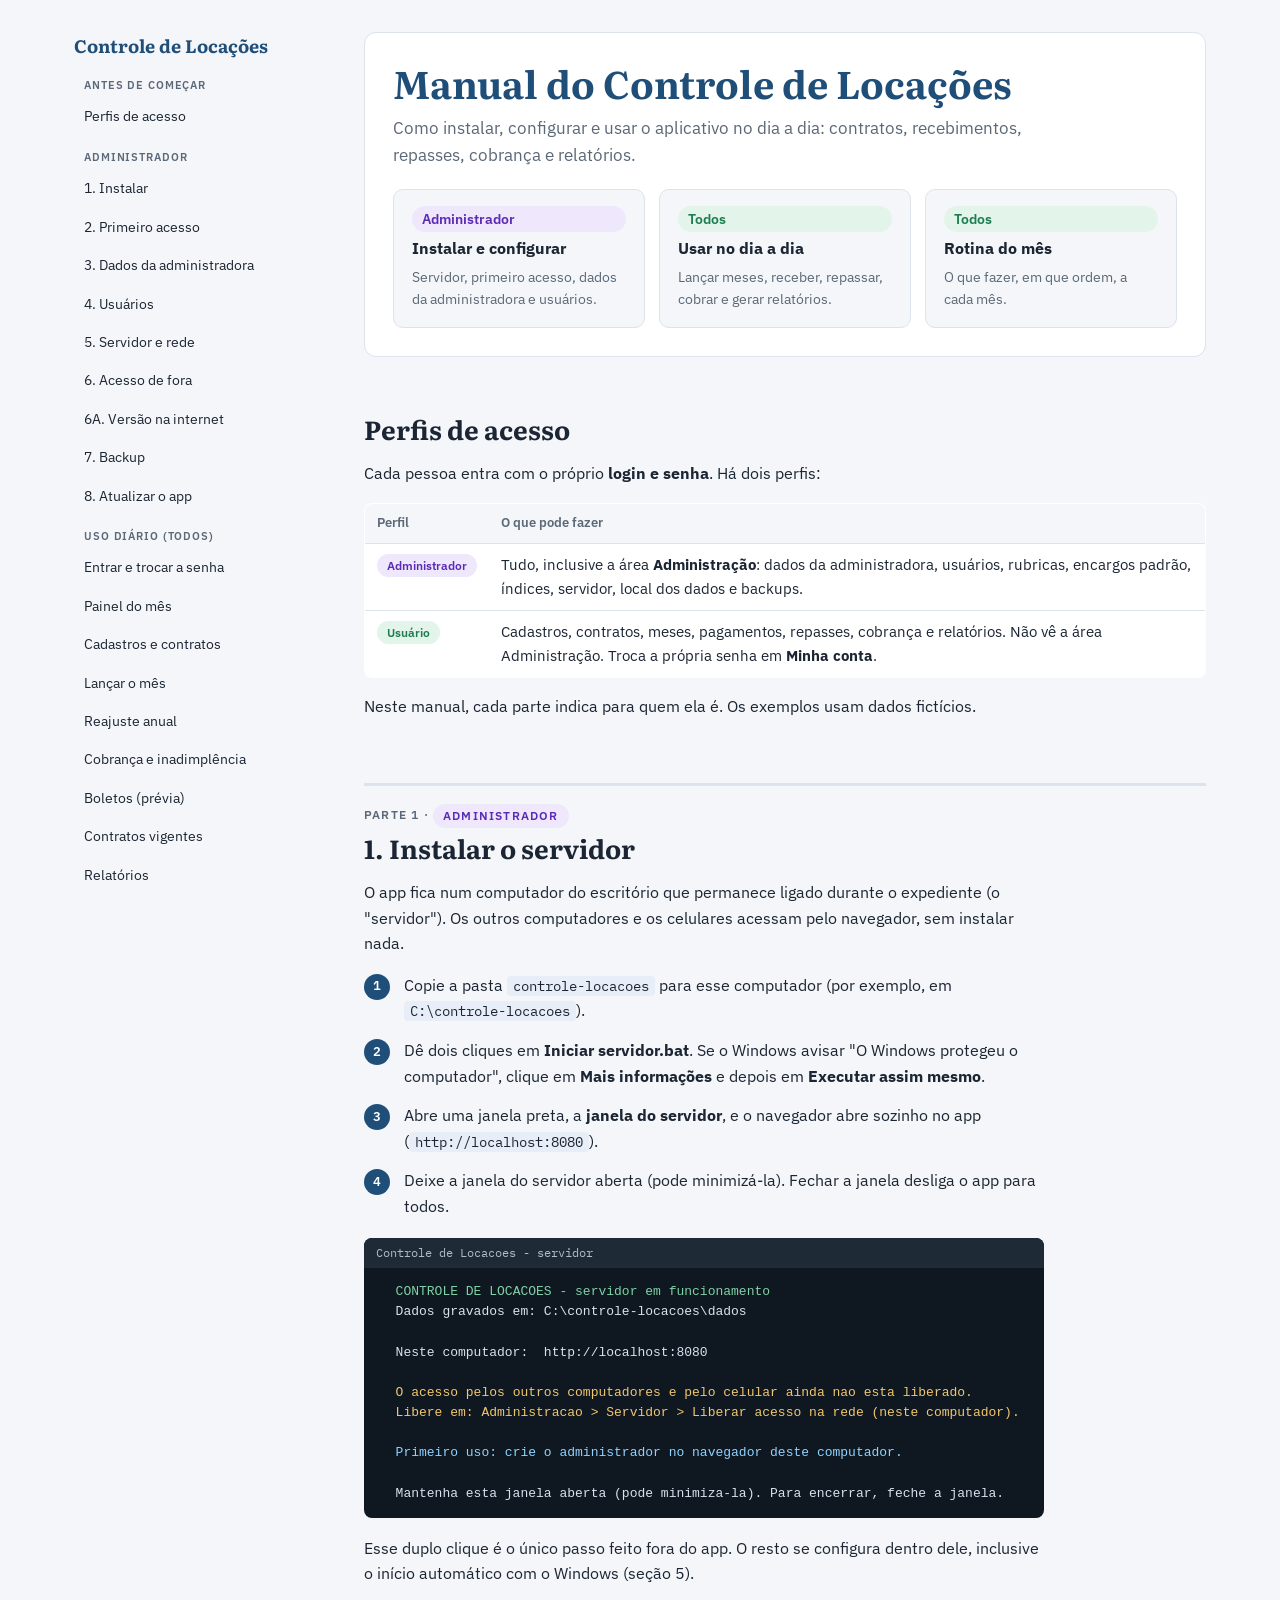
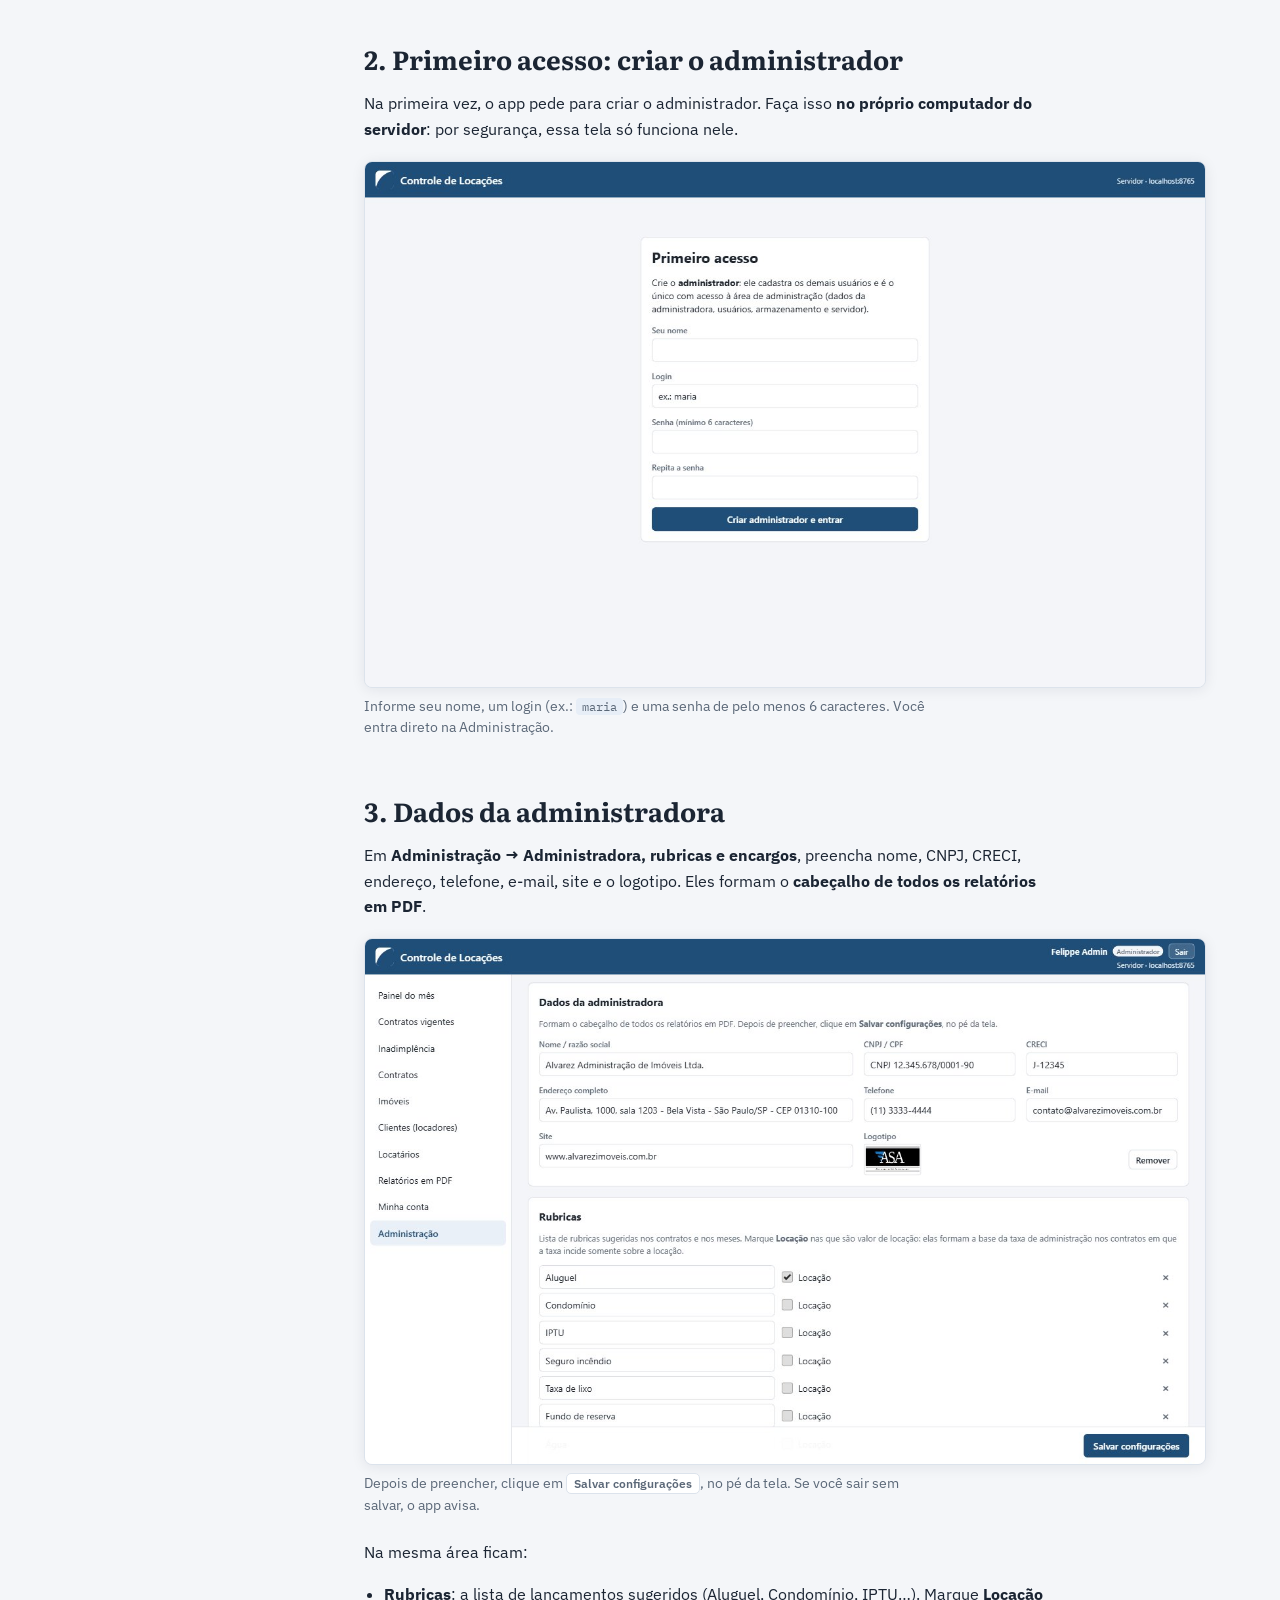
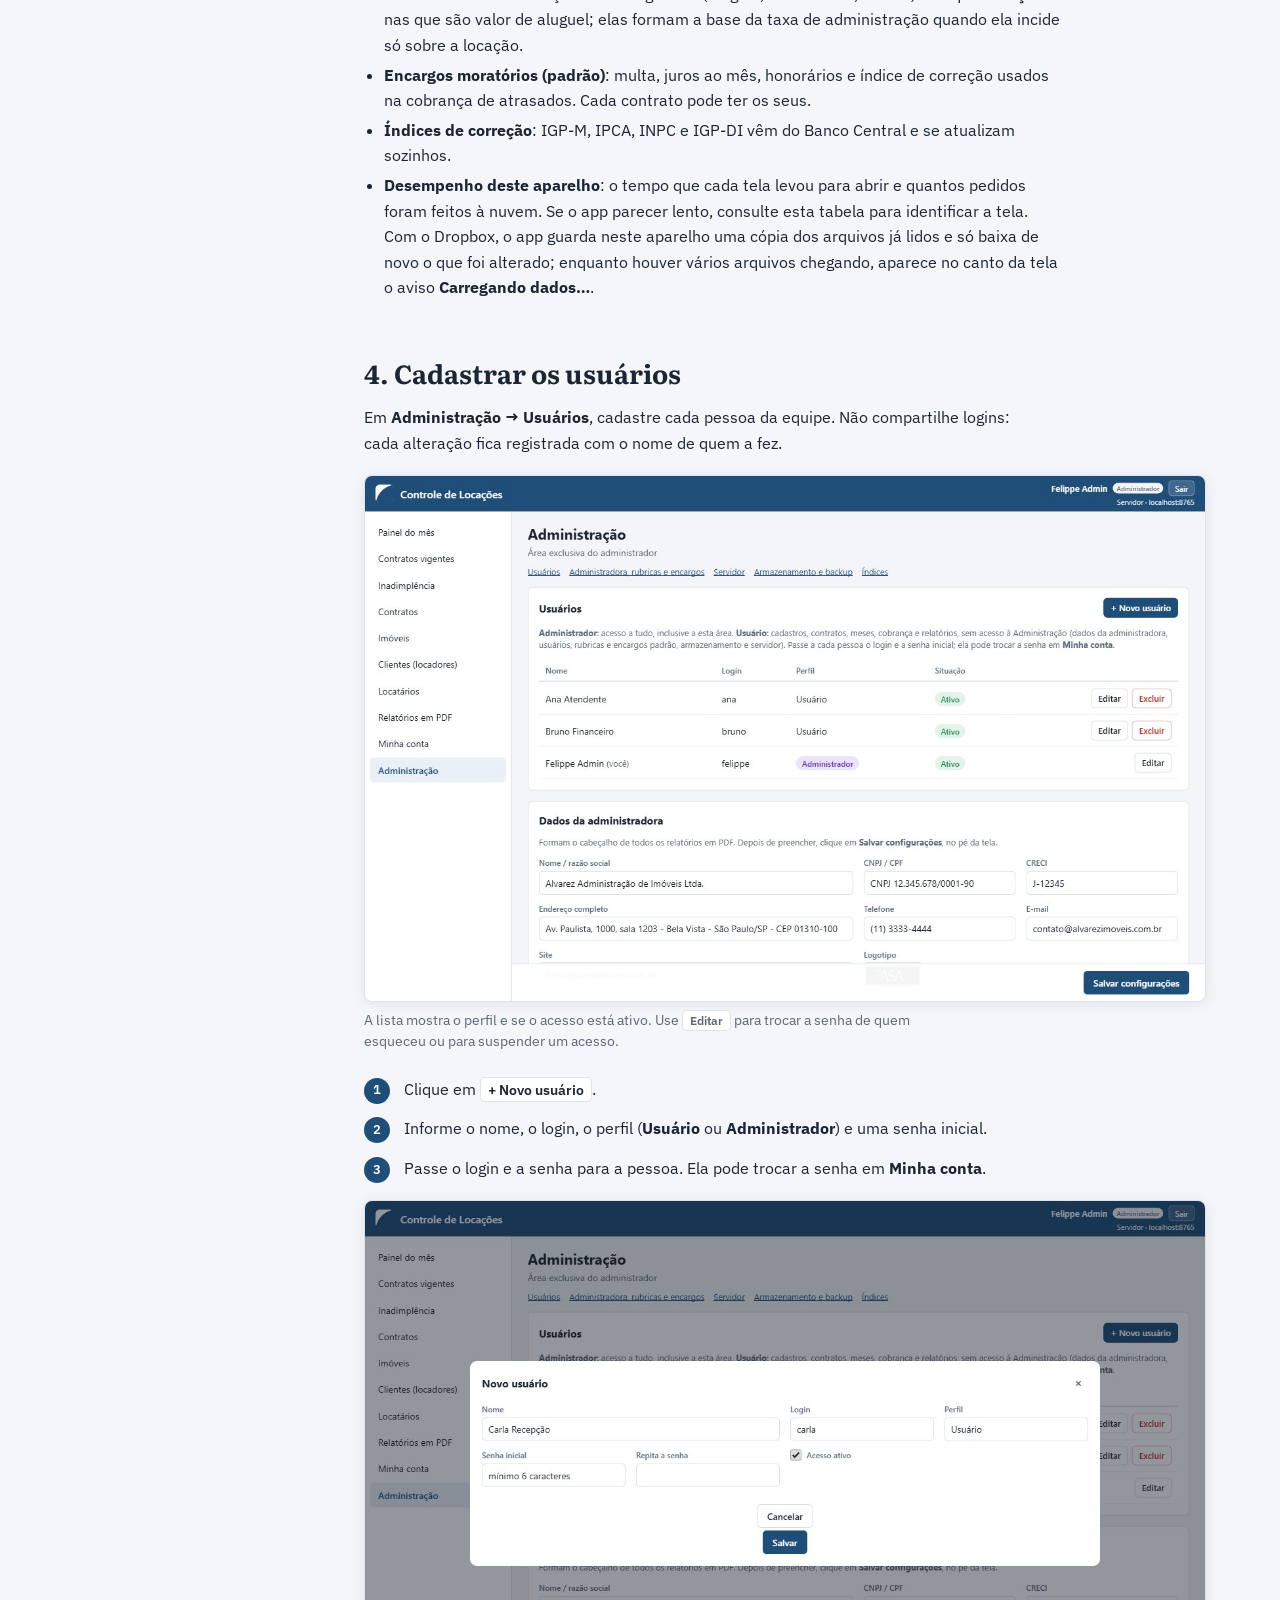
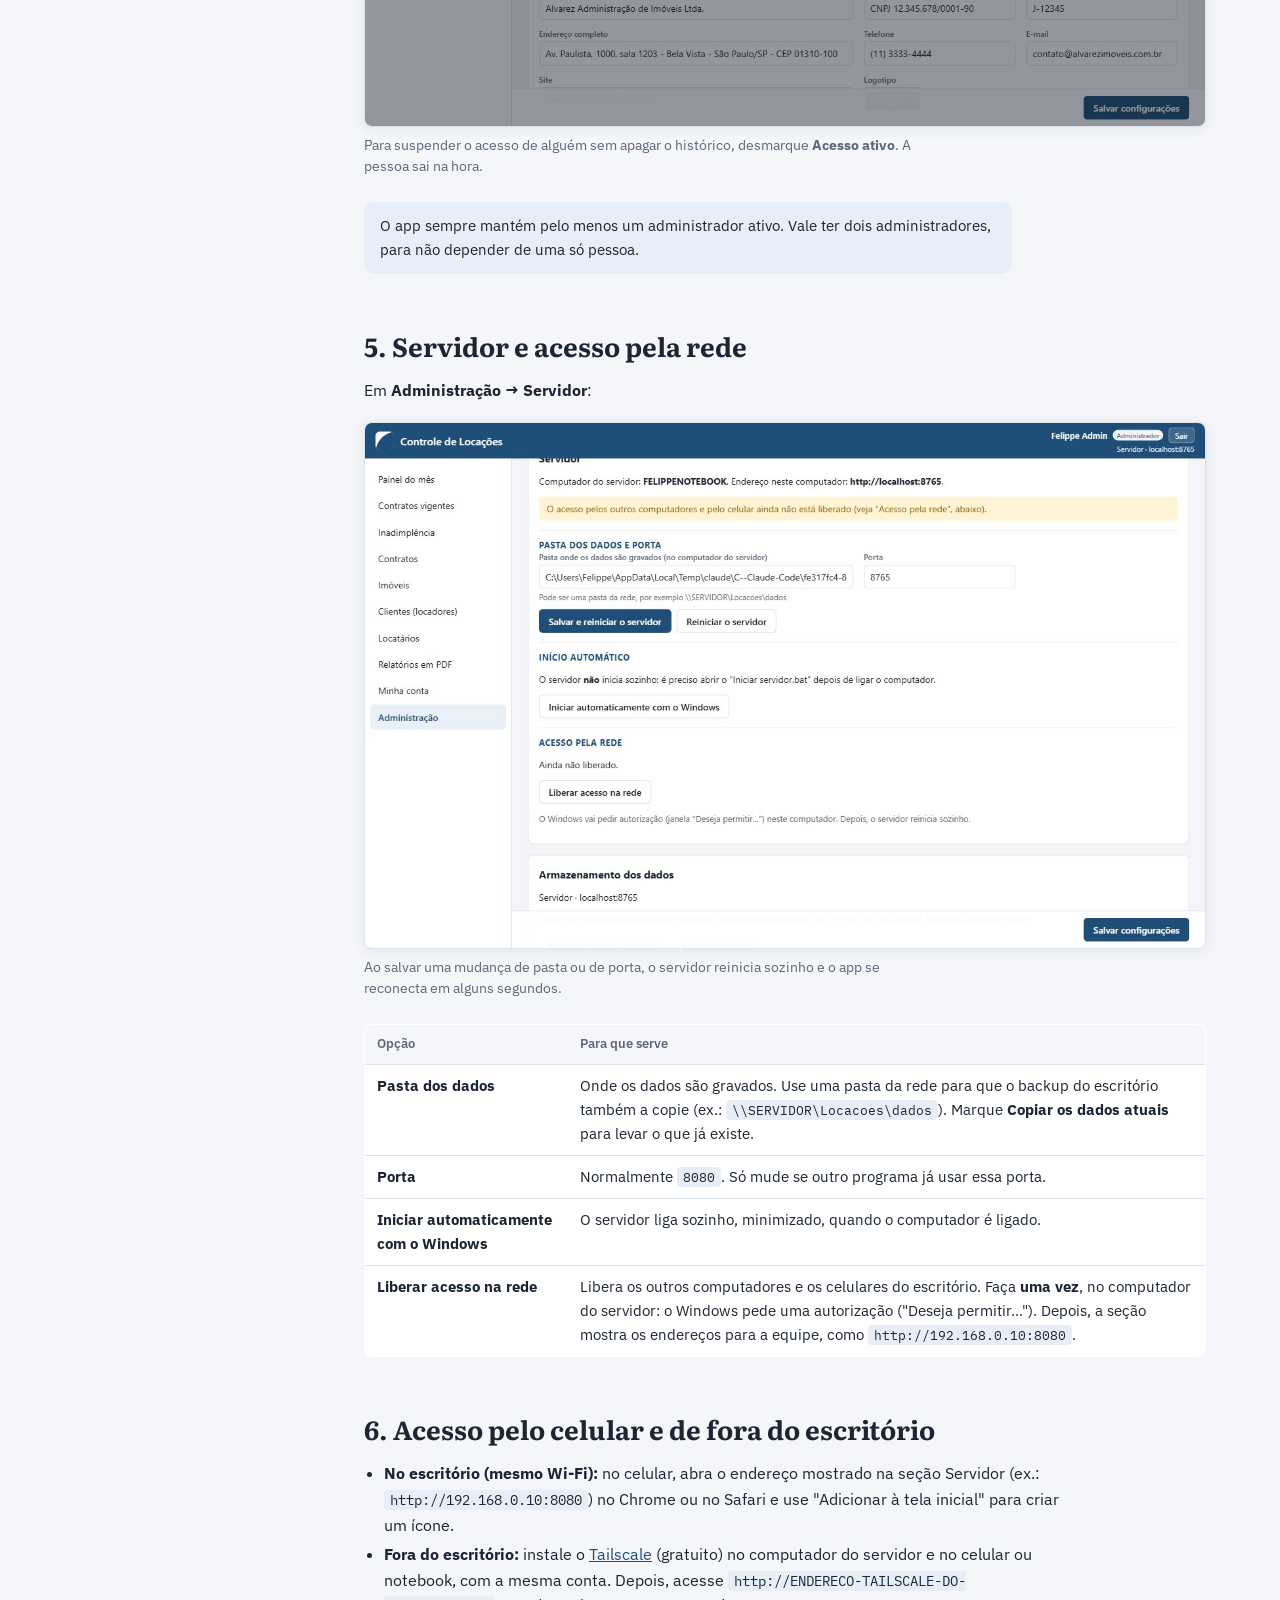
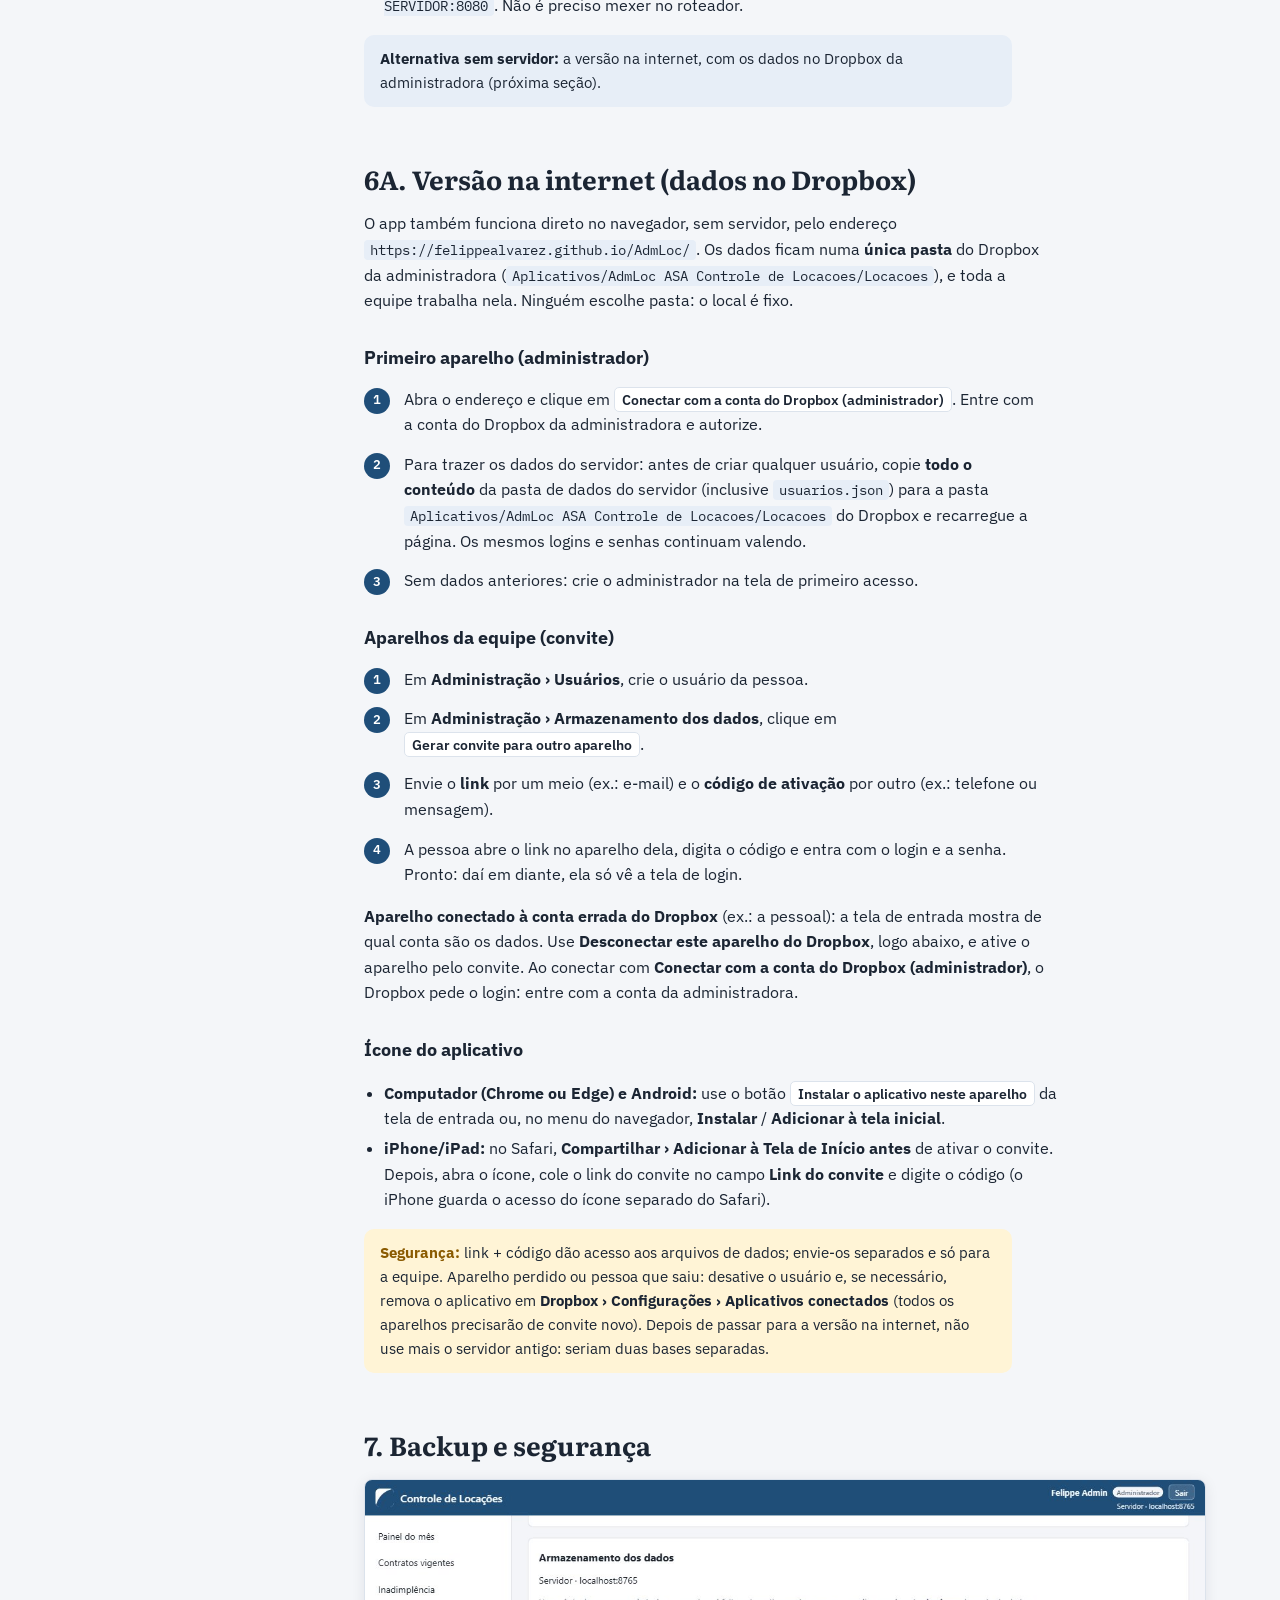
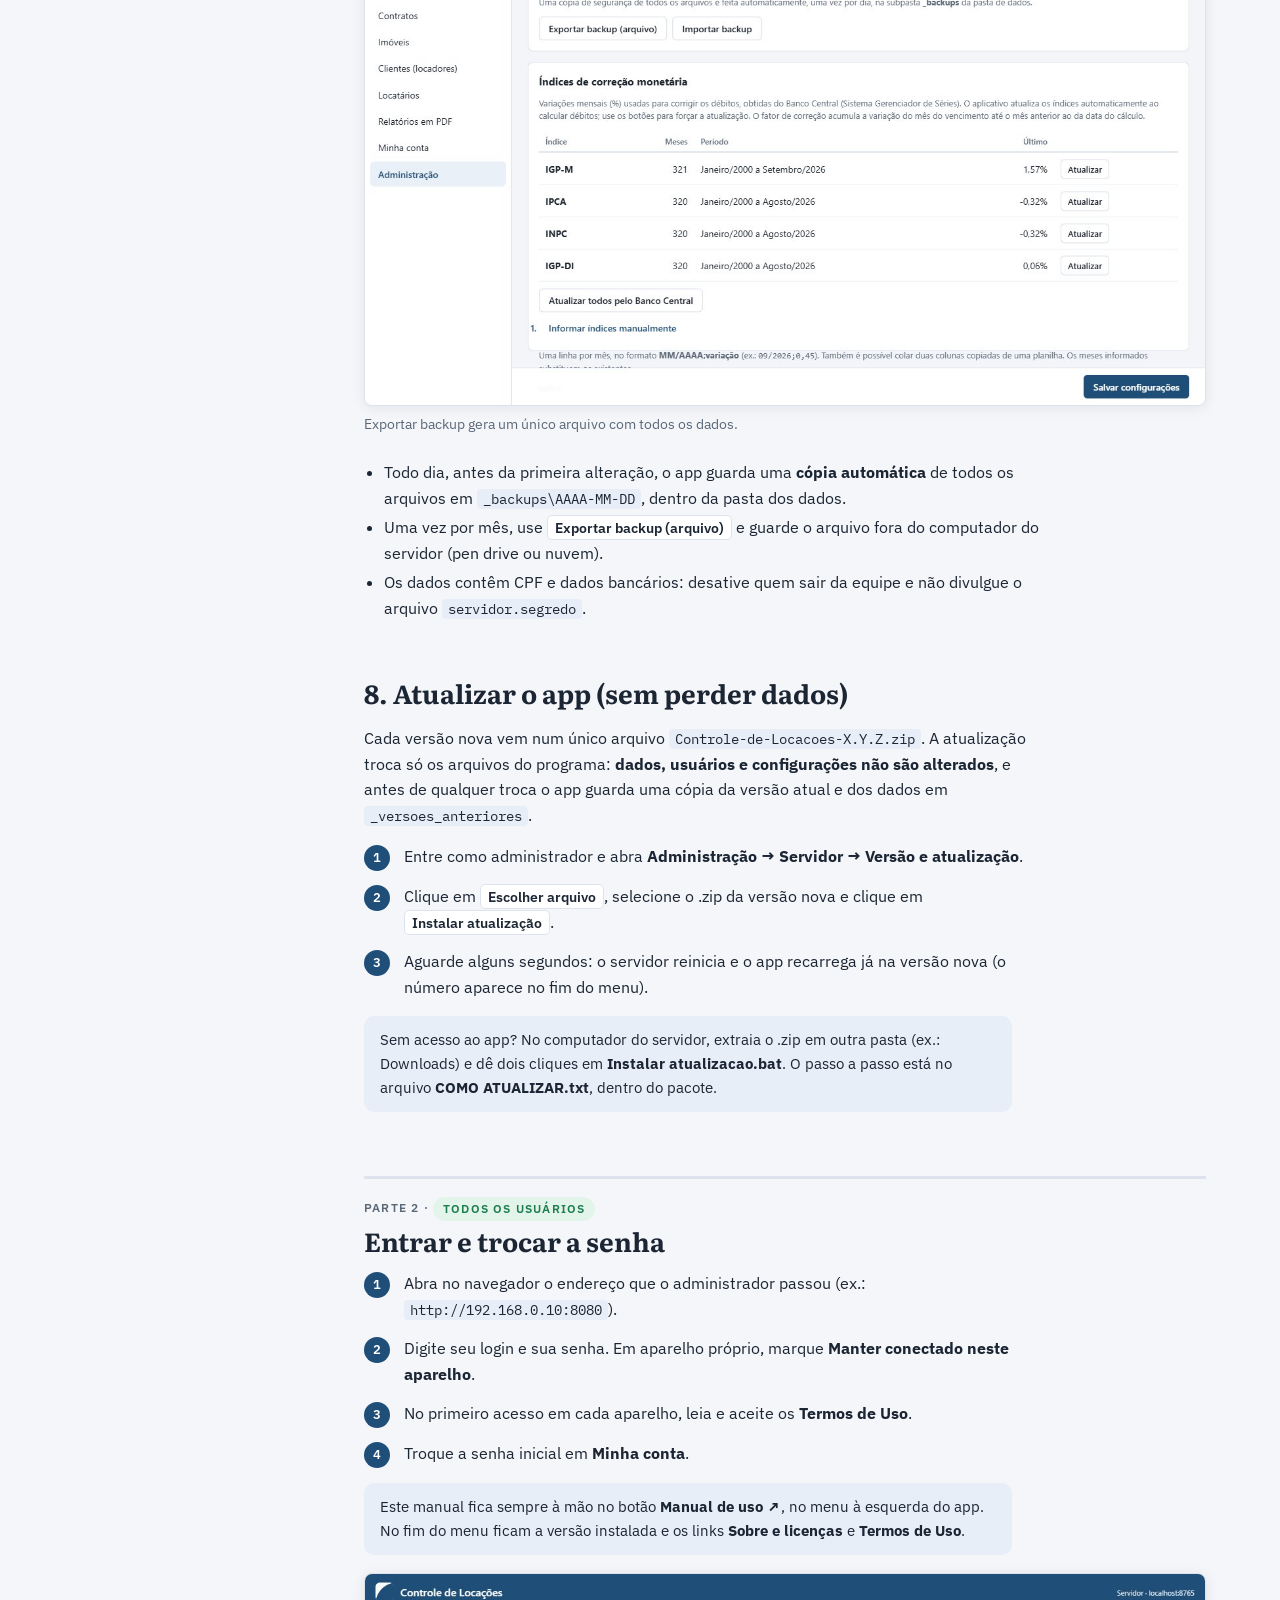
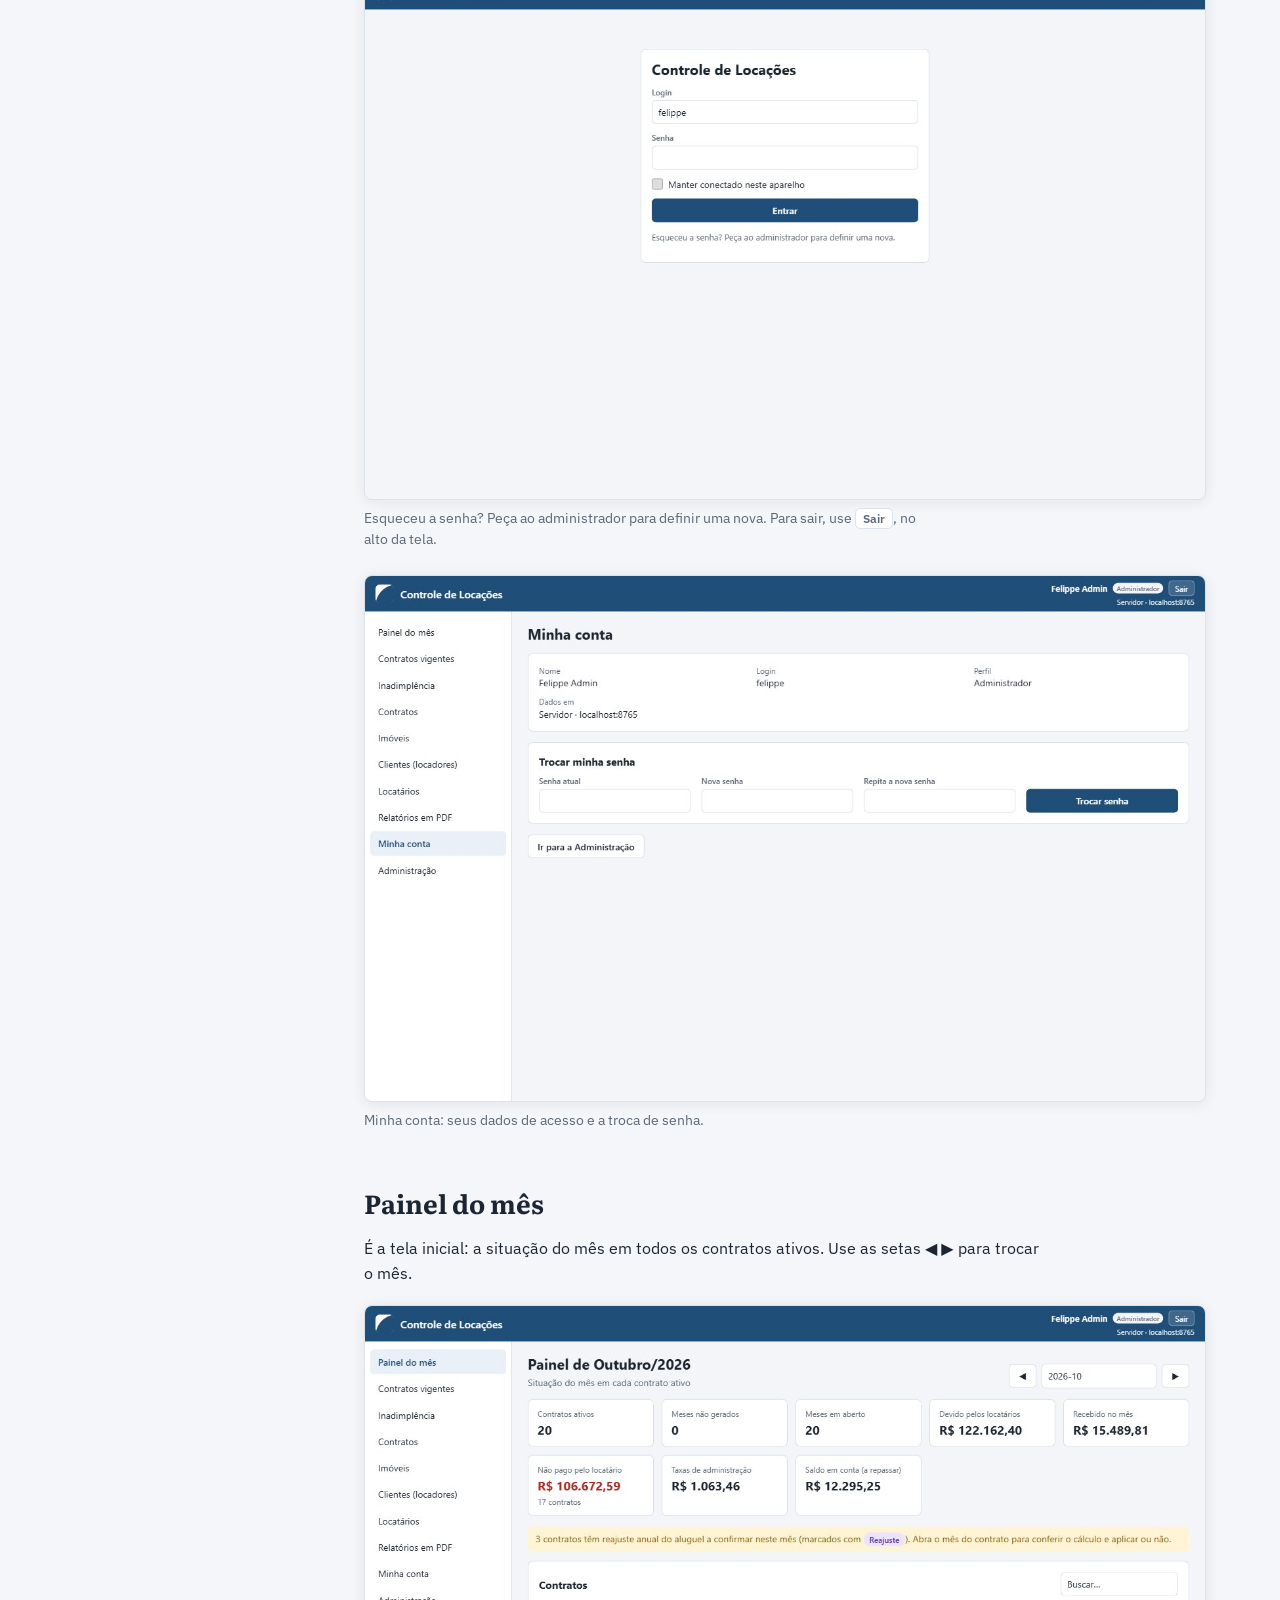
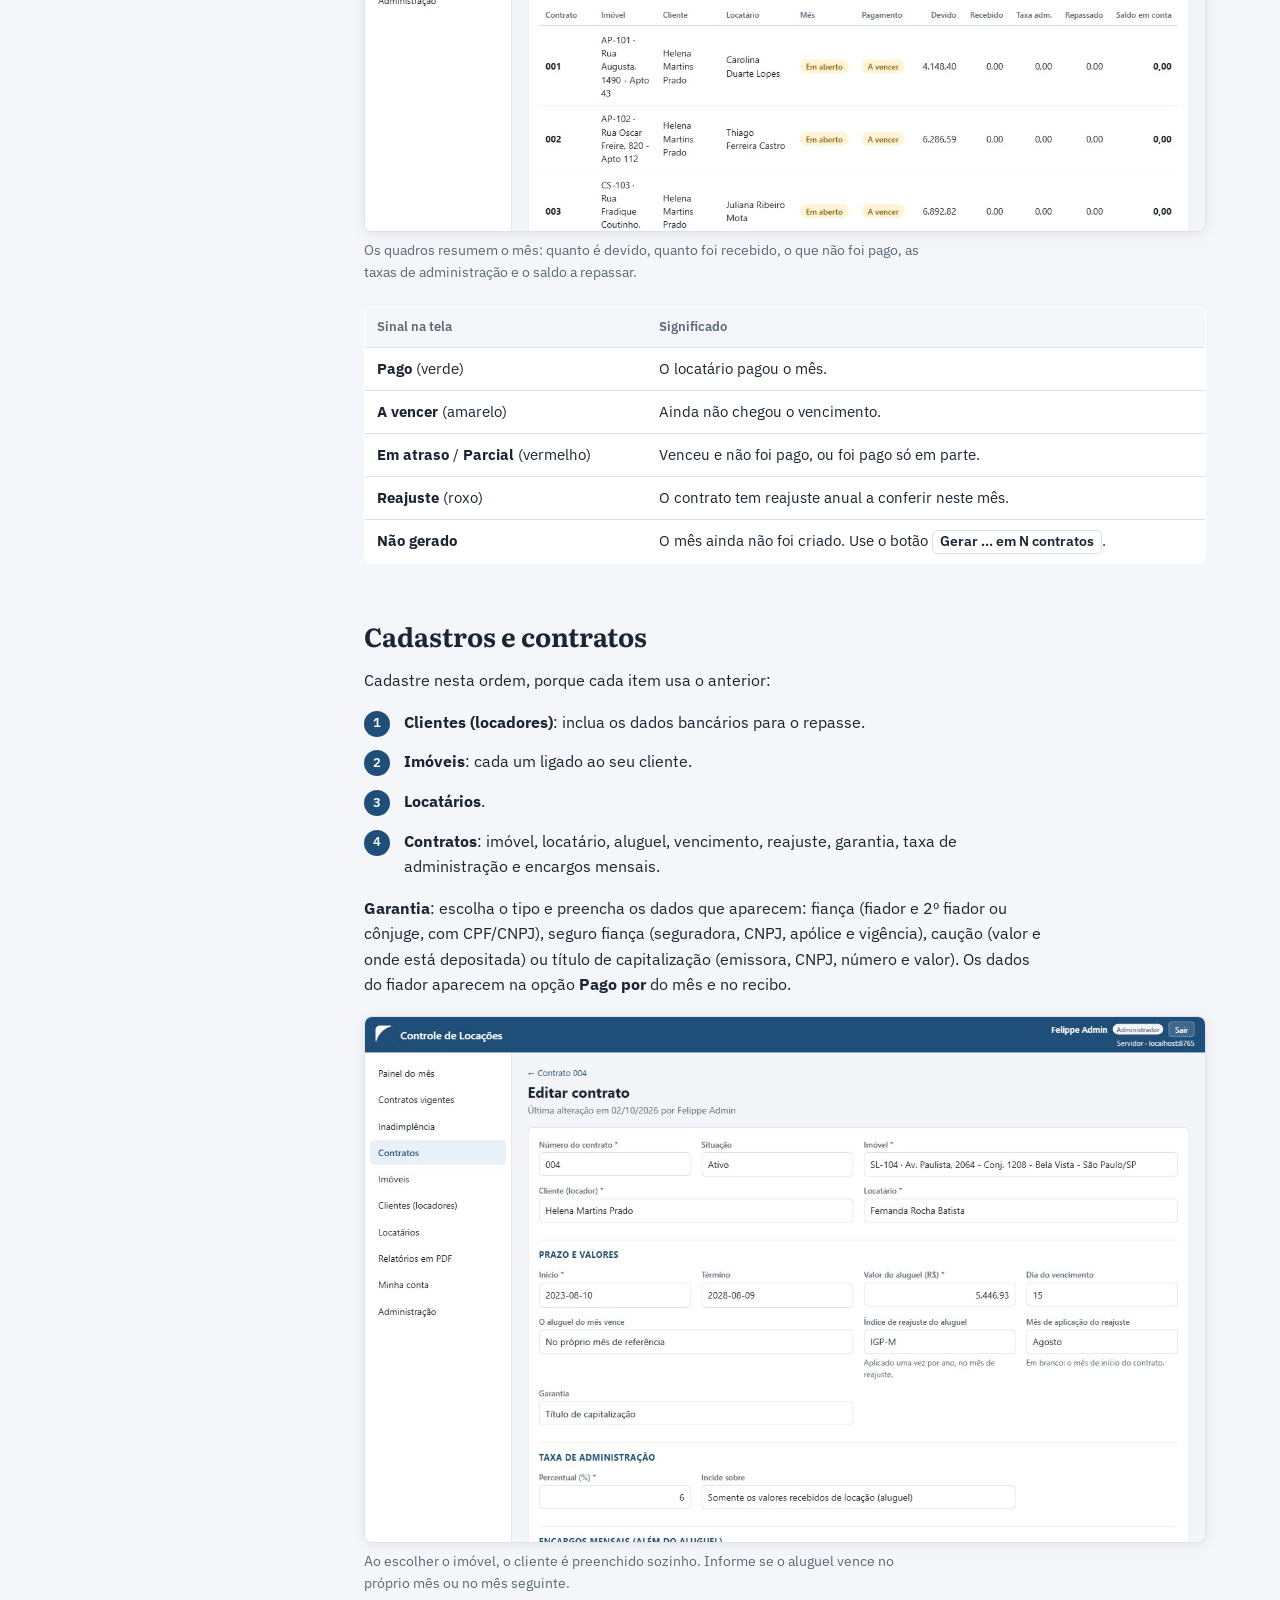
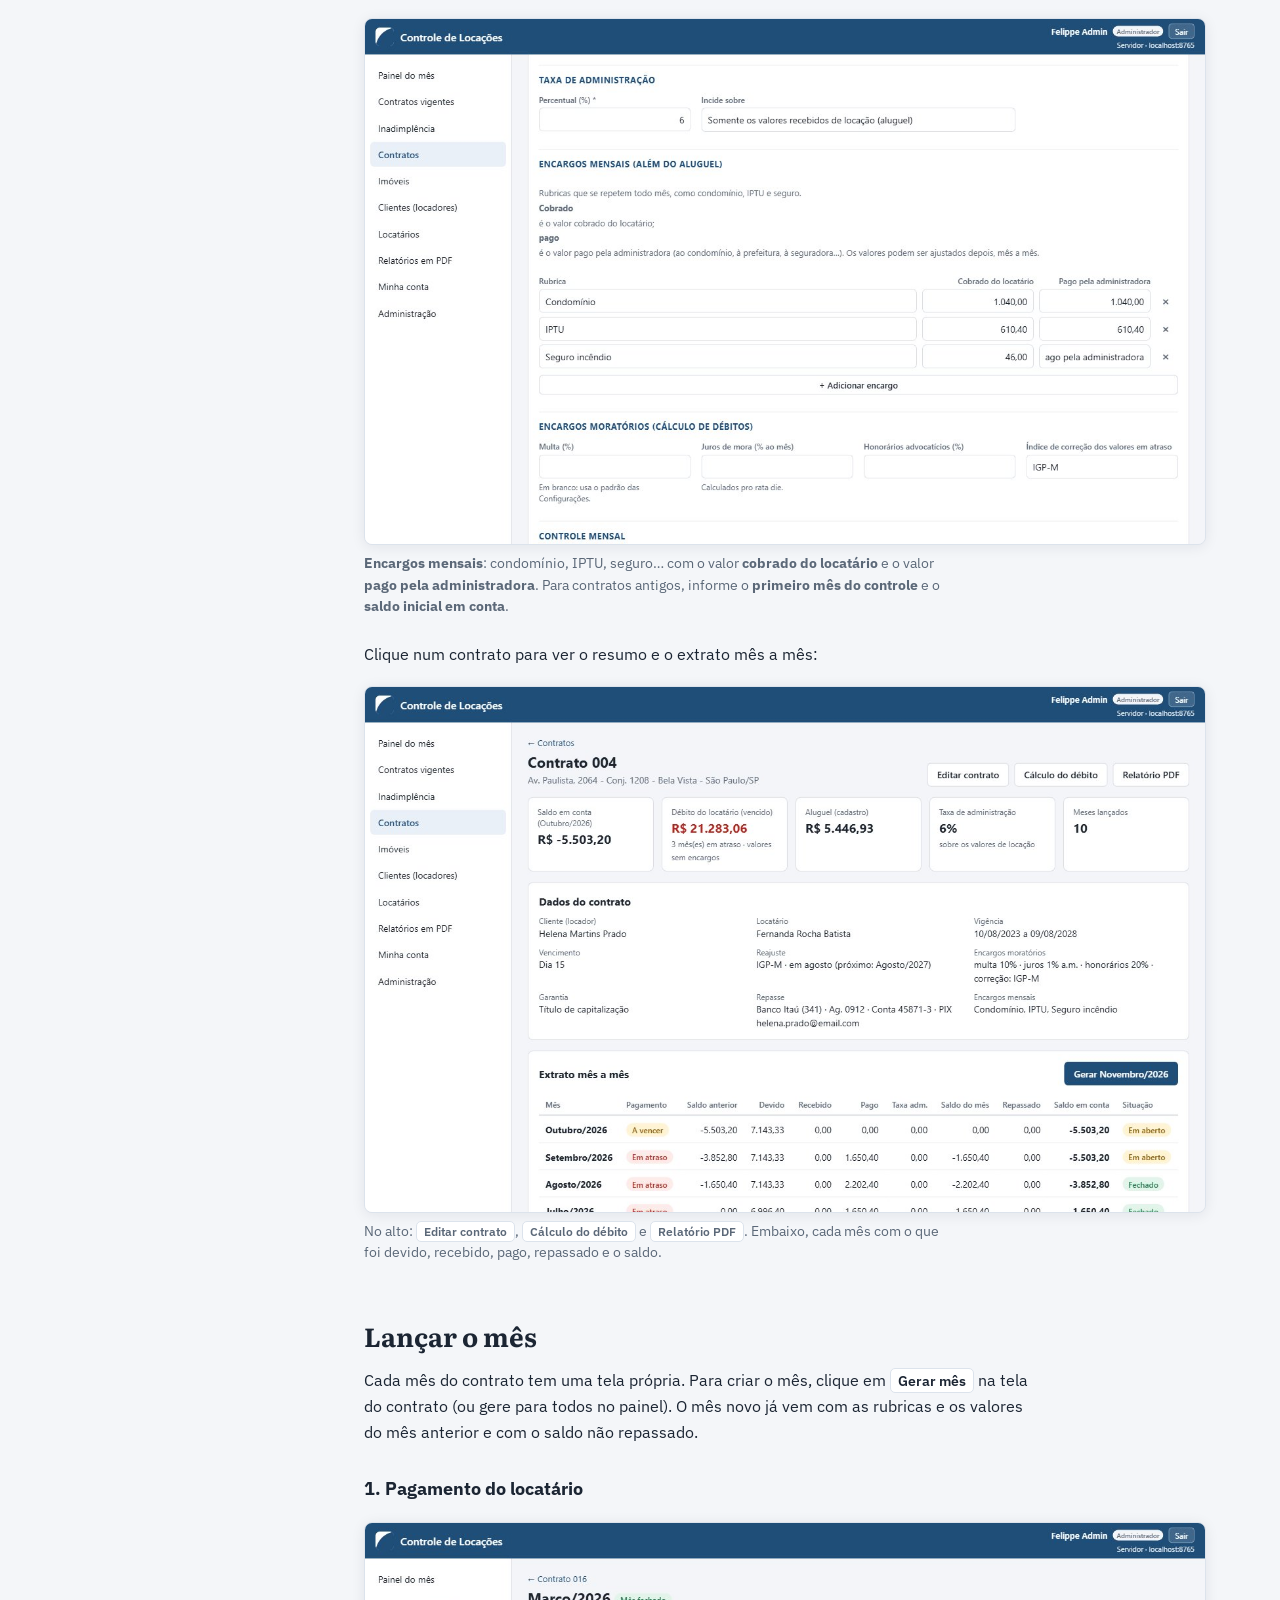
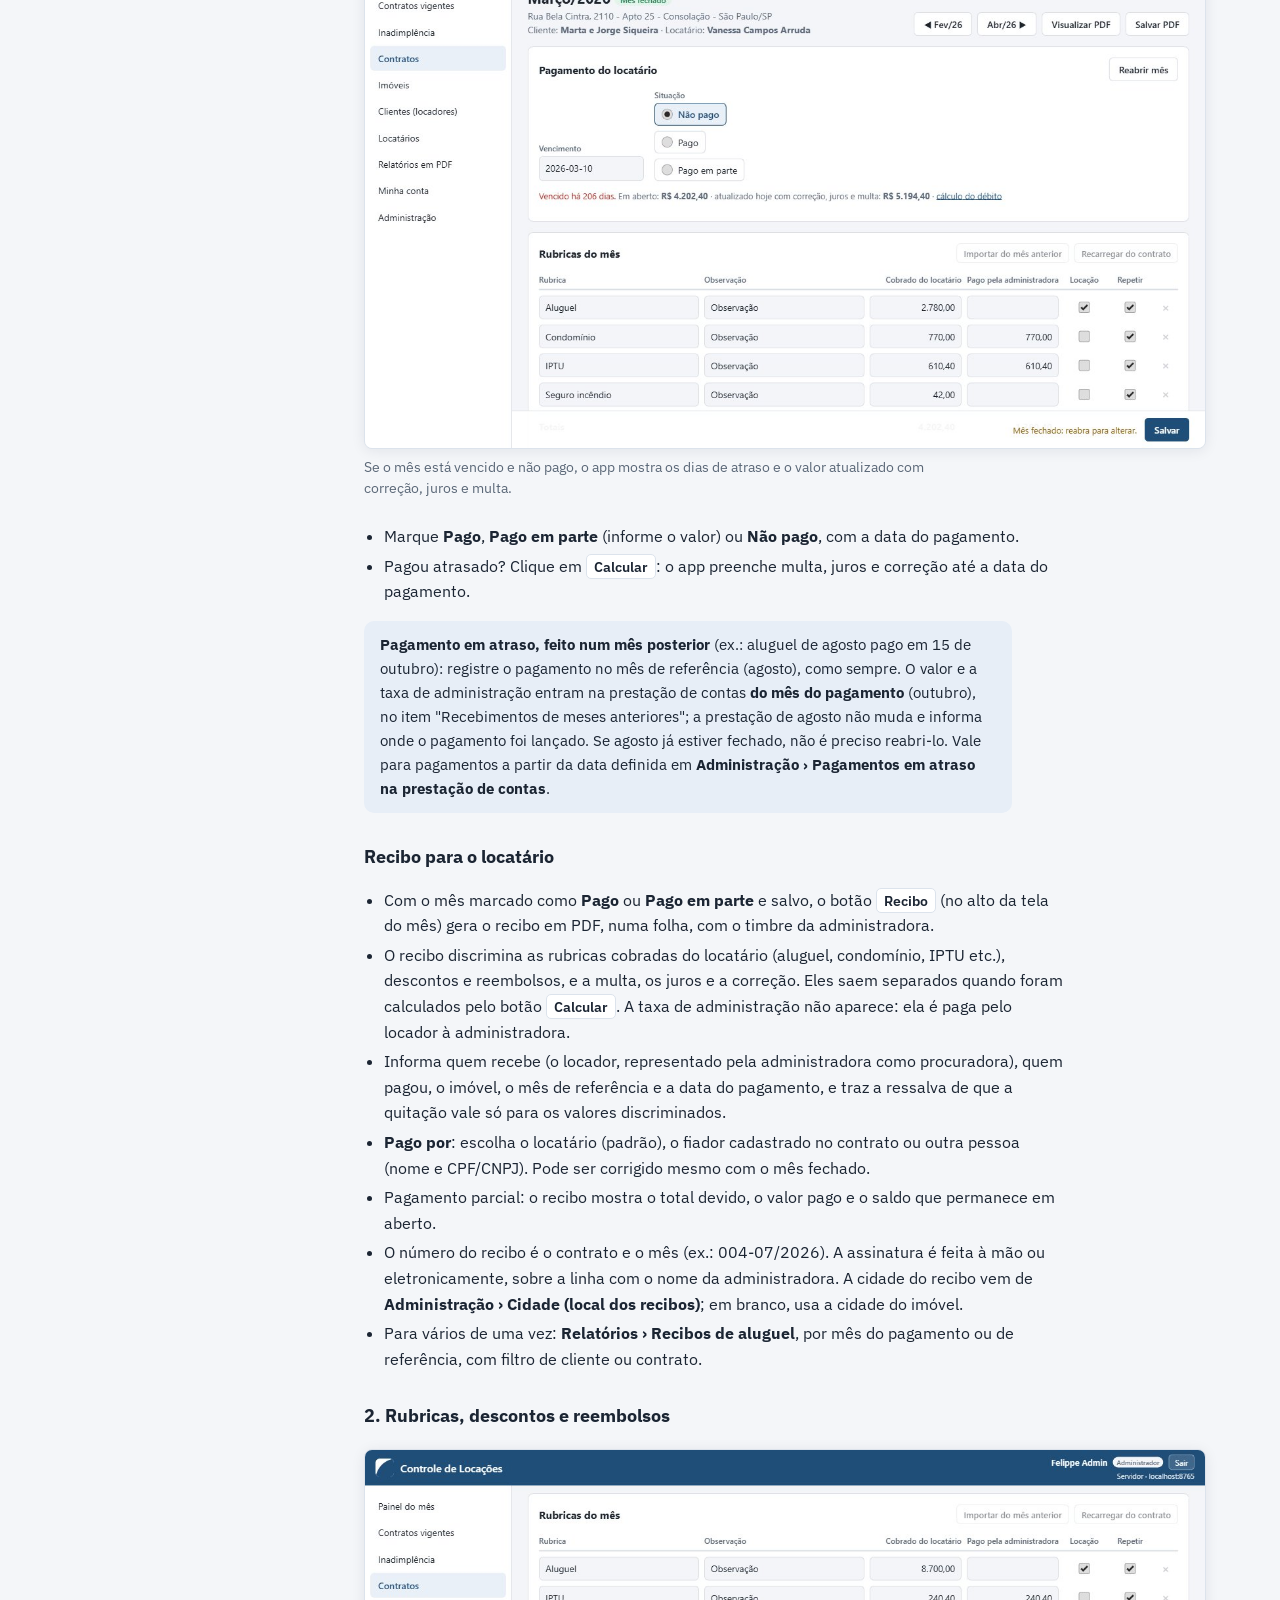
==== commit 82ef3ddb: "Versão 1.13.0 do Controle de Locações Co-Authored-By: Claude Opus 5.5 <noreply@anthropic.com>" ====
--- a/manual/index.html
+++ b/manual/index.html
@@ -241,6 +241,7 @@
       <li><b>Rubricas</b>: a lista de lançamentos sugeridos (Aluguel, Condomínio, IPTU…). Marque <b>Locação</b> nas que são valor de aluguel; elas formam a base da taxa de administração quando ela incide só sobre a locação.</li>
       <li><b>Encargos moratórios (padrão)</b>: multa, juros ao mês, honorários e índice de correção usados na cobrança de atrasados. Cada contrato pode ter os seus.</li>
       <li><b>Índices de correção</b>: IGP-M, IPCA, INPC e IGP-DI vêm do Banco Central e se atualizam sozinhos.</li>
+      <li><b>Desempenho deste aparelho</b>: o tempo que cada tela levou para abrir e quantos pedidos foram feitos à nuvem. Se o app parecer lento, consulte esta tabela para identificar a tela. Com o Dropbox, o app guarda neste aparelho uma cópia dos arquivos já lidos e só baixa de novo o que foi alterado; enquanto houver vários arquivos chegando, aparece no canto da tela o aviso <b>Carregando dados…</b>.</li>
     </ul>
 
     <h2 id="usuarios">4. Cadastrar os usuários</h2>
@@ -435,10 +436,12 @@
     <ol class="passos">
       <li><b>Cálculo</b>: escolha um cálculo salvo ou <b>+ Novo cálculo</b>; dê um nome, a data e o tipo (<b>extrajudicial</b> ou <b>judicial</b>, com número do processo, juízo, ajuizamento e citação).</li>
       <li><b>Critérios</b>: começam iguais aos do contrato. É possível trocar o índice (IGP-M, IPCA, INPC, IGP-DI, IPCA-E, UFIR-RJ), os juros (% ao mês, taxa legal do art. 406 do CC, SELIC ou sem juros), a capitalização, a multa e aplicar a transição da Lei 14.905/2024.</li>
-      <li><b>Débitos</b>: os meses vencidos e não pagos entram sozinhos; desmarque os que não quiser. Em <b>+ Outro débito</b>, inclua reparos, diferenças ou aluguéis anteriores ao controle no aplicativo.</li>
+      <li><b>Débitos</b>: os meses vencidos e não pagos entram sozinhos; desmarque os que não quiser. Em <b>+ Outro débito</b>, inclua reparos, diferenças ou aluguéis anteriores ao controle no aplicativo. Com <span class="botao">Importar planilha (Excel ou CSV)</span>, traga débitos de uma planilha existente (ex.: da administradora anterior): escolha a linha dos títulos e as colunas de competência, vencimento, valor e descrição; linhas de total são ignoradas. O mesmo vale para as custas e despesas.</li>
+      <li><b>Rubricas em separado</b>: marcado (padrão), cada rubrica de cada mês (aluguel, condomínio, IPTU…) aparece numa linha, com um resumo por rubrica; desmarcado, uma linha por mês com tudo aglutinado. O total é o mesmo.</li>
       <li><b>Custas e despesas</b>: corrigidas desde a data do pagamento.</li>
       <li><b>Honorários</b>: no extrajudicial, contratuais (% sobre o total); no judicial, sucumbenciais (% sobre a condenação, % sobre o valor da causa ou valor fixo).</li>
       <li><b>Judicial</b>: multas processuais (litigância de má-fé, embargos protelatórios, astreintes etc.) e a multa e os honorários do <b>art. 523, § 1º, do CPC</b>.</li>
+      <li><b>Finalidade (judicial)</b>: <b>Petição inicial</b> (despejo cumulado com cobrança, Lei 8.245/91, art. 62, I): cálculo discriminado em nome do locatário e dos fiadores. Mostra também o <b>valor da causa</b>: débito + 12 × a última locação com encargos (art. 58, III, e CPC, art. 292, VI). <b>Emenda da mora</b> (art. 62, II): informe a data do depósito; entram os aluguéis e acessórios vencidos e os que vencem até o depósito (os ainda não lançados, pelo valor do contrato; o que vence no próprio dia, sem multa e juros), a multa, os juros, as custas e os honorários do advogado do locador (10%, ou o percentual do contrato, sobre o montante devido).</li>
       <li><b>Pagamentos e amortizações</b>: pagamentos do débito, depósitos judiciais, levantamentos. O débito é atualizado até a data de cada pagamento; o valor abate primeiro juros e multa (art. 354 do CC) ou o principal, nos débitos mais antigos (art. 355), proporcionalmente, nas custas primeiro ou num mês escolhido. Os pagamentos valem para todos os cálculos do contrato e para a Inadimplência; os pagamentos em parte lançados nos meses entram sozinhos.</li>
       <li><b>Prestação de contas do locador</b>: marque <b>Lançar</b> e informe a data em que o valor ficou disponível (ex.: depósito judicial: data do levantamento). O valor entra na prestação de contas desse mês, como "Recebido de débito em atraso", com a taxa de administração do contrato (pode ser desmarcada). O valor a lançar pode ser ajustado, por exemplo, para excluir a parte dos honorários.</li>
     </ol>
@@ -446,9 +449,30 @@
       <li><span class="botao">Visualizar PDF</span> / <span class="botao">Salvar PDF</span>: demonstrativo com credor, devedores (locatário e fiadores), critérios, cada item com fator de correção, juros e multa, os pagamentos abatidos e o total. No judicial, sai como demonstrativo discriminado e atualizado do crédito (art. 524 do CPC).</li>
       <li><span class="botao">Salvar planilha Excel</span>: sem pagamentos e com juros ao mês simples, a planilha sai com fórmulas e a folha "Índices": mudando a data, os percentuais ou incluindo meses no Excel, tudo é recalculado. Nos demais casos, sai com os valores calculados pelo aplicativo.</li>
     </ul>
+    <h3>Acordos de pagamento</h3>
+    <p>Na tela do contrato, <span class="botao">Acordos</span> (ou <span class="botao">Simular acordo</span> num cálculo salvo).</p>
+    <ol class="passos">
+      <li><b>Proposta</b>: escolha o débito (um cálculo salvo ou o débito atual pelos critérios do contrato), a data, o devedor (locatário ou fiador), o desconto (sobre o total ou por componente), a entrada e o parcelamento: juros ao mês (Tabela Price), data da 1ª parcela, número de parcelas ou valor da parcela. Defina também a correção, a multa e os juros da parcela paga em atraso.</li>
+      <li>O resultado mostra a composição do débito, o valor negociado, a tabela das parcelas e o rateio de cada pagamento entre o locador e os honorários advocatícios. Gere o PDF ou a planilha da proposta.</li>
+      <li><span class="botao">Acordo aceito: iniciar acompanhamento</span>: o débito e as parcelas ficam fixados, e os meses incluídos saem da Inadimplência e dos novos cálculos do débito.</li>
+      <li><b>Acompanhamento</b>: <span class="botao">Registrar pagamento</span> em cada parcela (o app calcula correção, juros e multa se paga em atraso), <span class="botao">Amortização antecipada</span> (reduz o prazo ou a parcela), <span class="botao">Quitar o acordo</span>, <span class="botao">Descumprimento</span> (vencimento antecipado do saldo ou perda do desconto) e <span class="botao">Desfazer o último</span>.</li>
+      <li><b>Prestação de contas</b>: em cada pagamento, marque <b>Lançar na prestação de contas do locador</b> e informe a data em que o valor ficou disponível (ex.: depósito judicial: data do levantamento). O valor sugerido é a parte do locador, sem os honorários; a taxa de administração incide, salvo se desmarcada.</li>
+    </ol>
     <h3>Relatório de inadimplência</h3>
     <figure><img src="img/inadimplencia.jpg" alt="Relatório de inadimplência agrupado por locatário com totais" loading="lazy">
       <figcaption>Todos os débitos vencidos até a data escolhida. Filtre por locatário, contrato ou cliente e agrupe como preferir. Clique numa linha para abrir o mês.</figcaption></figure>
+    <p>Para cada mês em aberto, a tela, o PDF e a planilha Excel mostram em colunas separadas: <b>Em aberto</b> (valor original ainda não pago), <b>Correção monetária</b>, <b>Juros de mora</b>, <b>Multa</b>, <b>Honorários advocatícios</b> (só quando marcado <b>Incluir honorários advocatícios</b>) e <b>Atualizado</b>, com subtotais por grupo e o total geral. Os pagamentos em parte já vêm abatidos, primeiro nos juros e na multa (art. 354 do CC).</p>
+
+    <h2 id="repasses">Repasses</h2>
+    <p>No menu, <b>Repasses</b> reúne os saldos de todas as locações num mês, para programar e registrar os repasses sem abrir cada contrato.</p>
+    <ul>
+      <li><b>Filtros</b>: mês, situação (com saldo a repassar, locatário já pagou, programado, repassado, todas), cliente e busca. <b>Por locação</b> mostra saldo anterior, recebido, despesas pagas, taxa de administração, valor a repassar, programado e repassado; <b>Por beneficiário</b> soma tudo o que cada cliente tem a receber, com o detalhe de cada locação e os dados bancários.</li>
+      <li>Marque as locações (ou nenhuma, para todas as listadas) e use <span class="botao">Programar repasse</span> (reserva o valor, sem baixar o saldo), <span class="botao">Registrar repasse efetuado</span>, <span class="botao">Confirmar programados</span> ou <span class="botao">Cancelar programados</span>. O valor sugerido é todo o saldo; pode ser menor (o restante continua como saldo e passa para o mês seguinte).</li>
+      <li>O repasse fica registrado no mês da data do pagamento, no extrato de cada contrato. Mês fechado: o app registra mesmo assim, com aviso.</li>
+      <li><span class="botao">Visualizar prévia (PDF)</span>: uma página por beneficiário, com cada locação, os valores e o total a repassar. <span class="botao">Planilha do lote (Excel)</span>: beneficiário, CPF/CNPJ, banco, agência, conta, PIX e valor, para pagar no banco.</li>
+      <li><b>Vários beneficiários numa locação</b>: no contrato, seção <b>Beneficiários do repasse</b>, escolha os clientes (cadastrados antes em Clientes) e o percentual de cada um (total de 100%).</li>
+    </ul>
+    <p class="dica">No <b>Painel do mês</b>, a tabela pode ser ordenada (clique no título da coluna ou escolha acima) e filtrada por situação (não pago, pago em parte, mês fechado, não gerado, com reajuste, com saldo), além da busca por cliente, locatário ou imóvel.</p>
 
     <h2 id="boletos">Boletos (prévia)</h2>
     <p>Reúne, para cada contrato do mês, os dados que o banco pede para emitir o boleto, cada um com o botão <span class="botao">Copiar</span>. Basta copiar e colar no sistema de boletos do banco.</p>
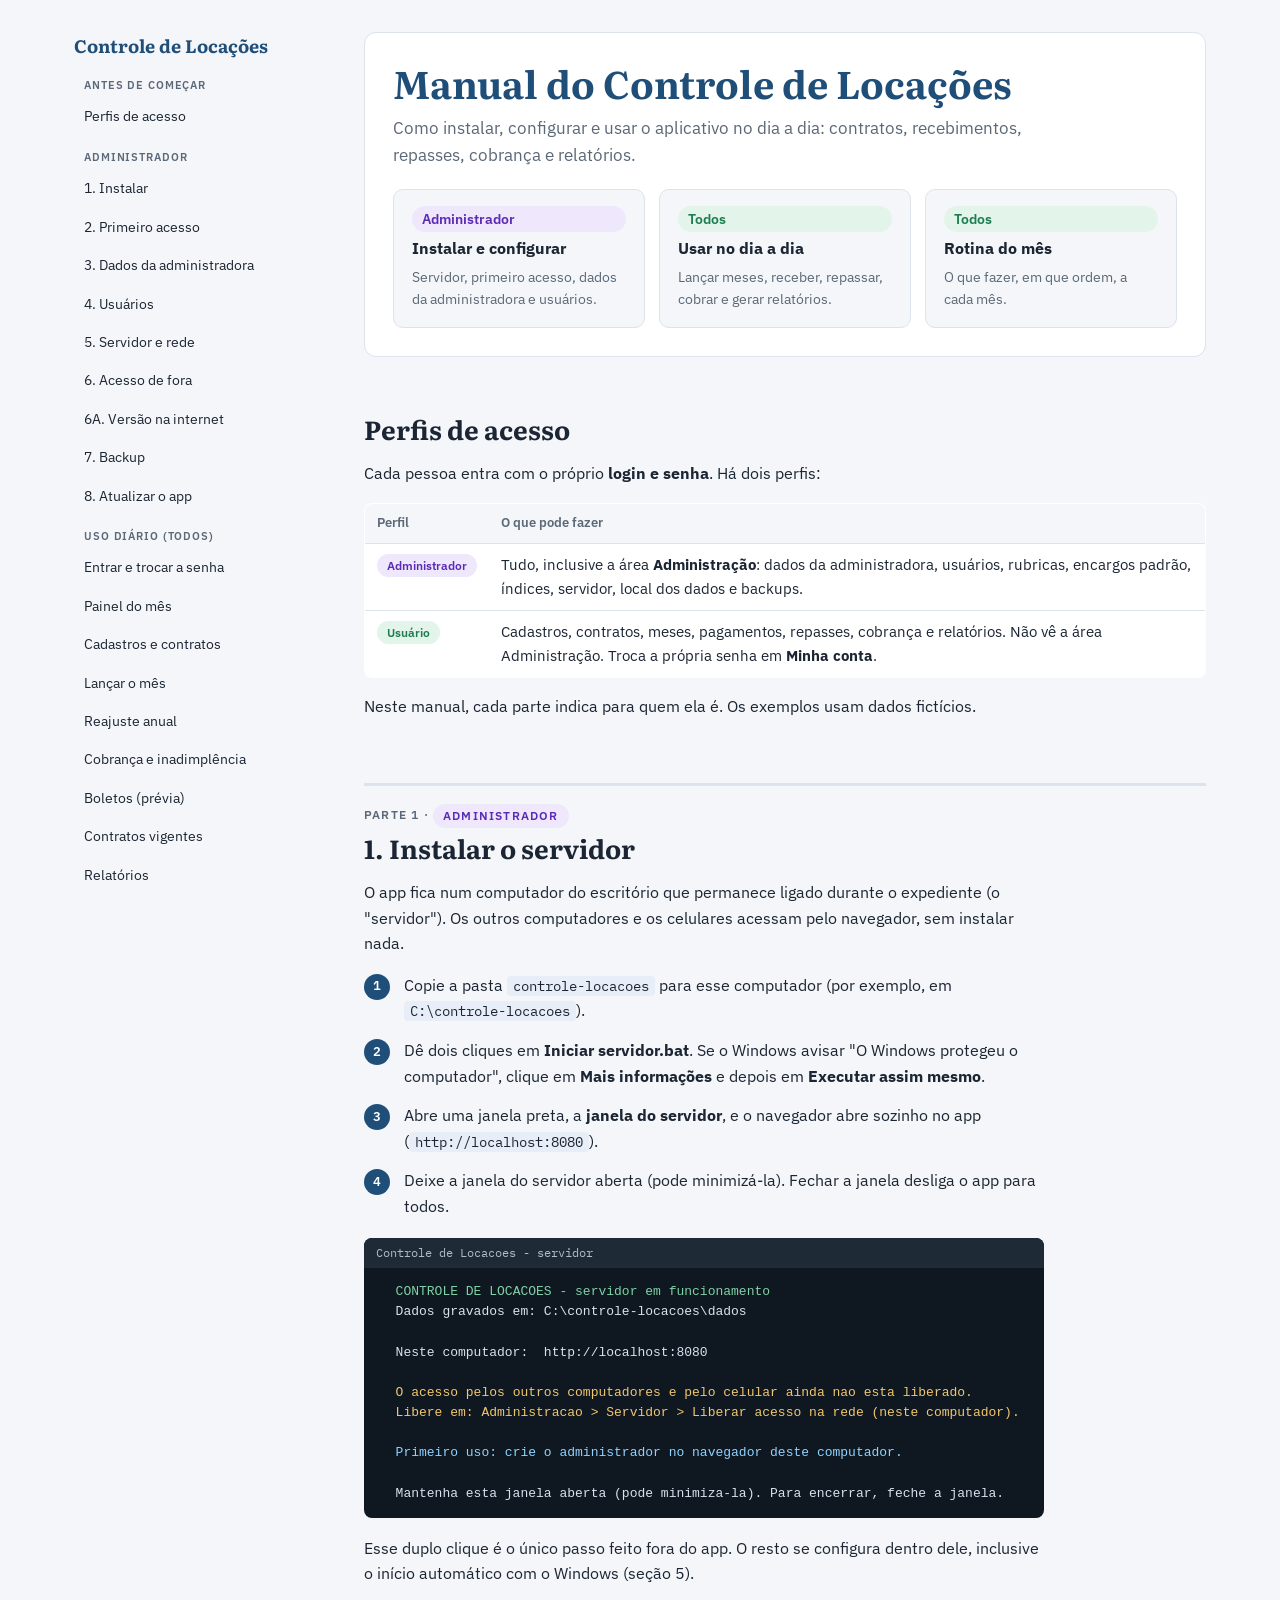
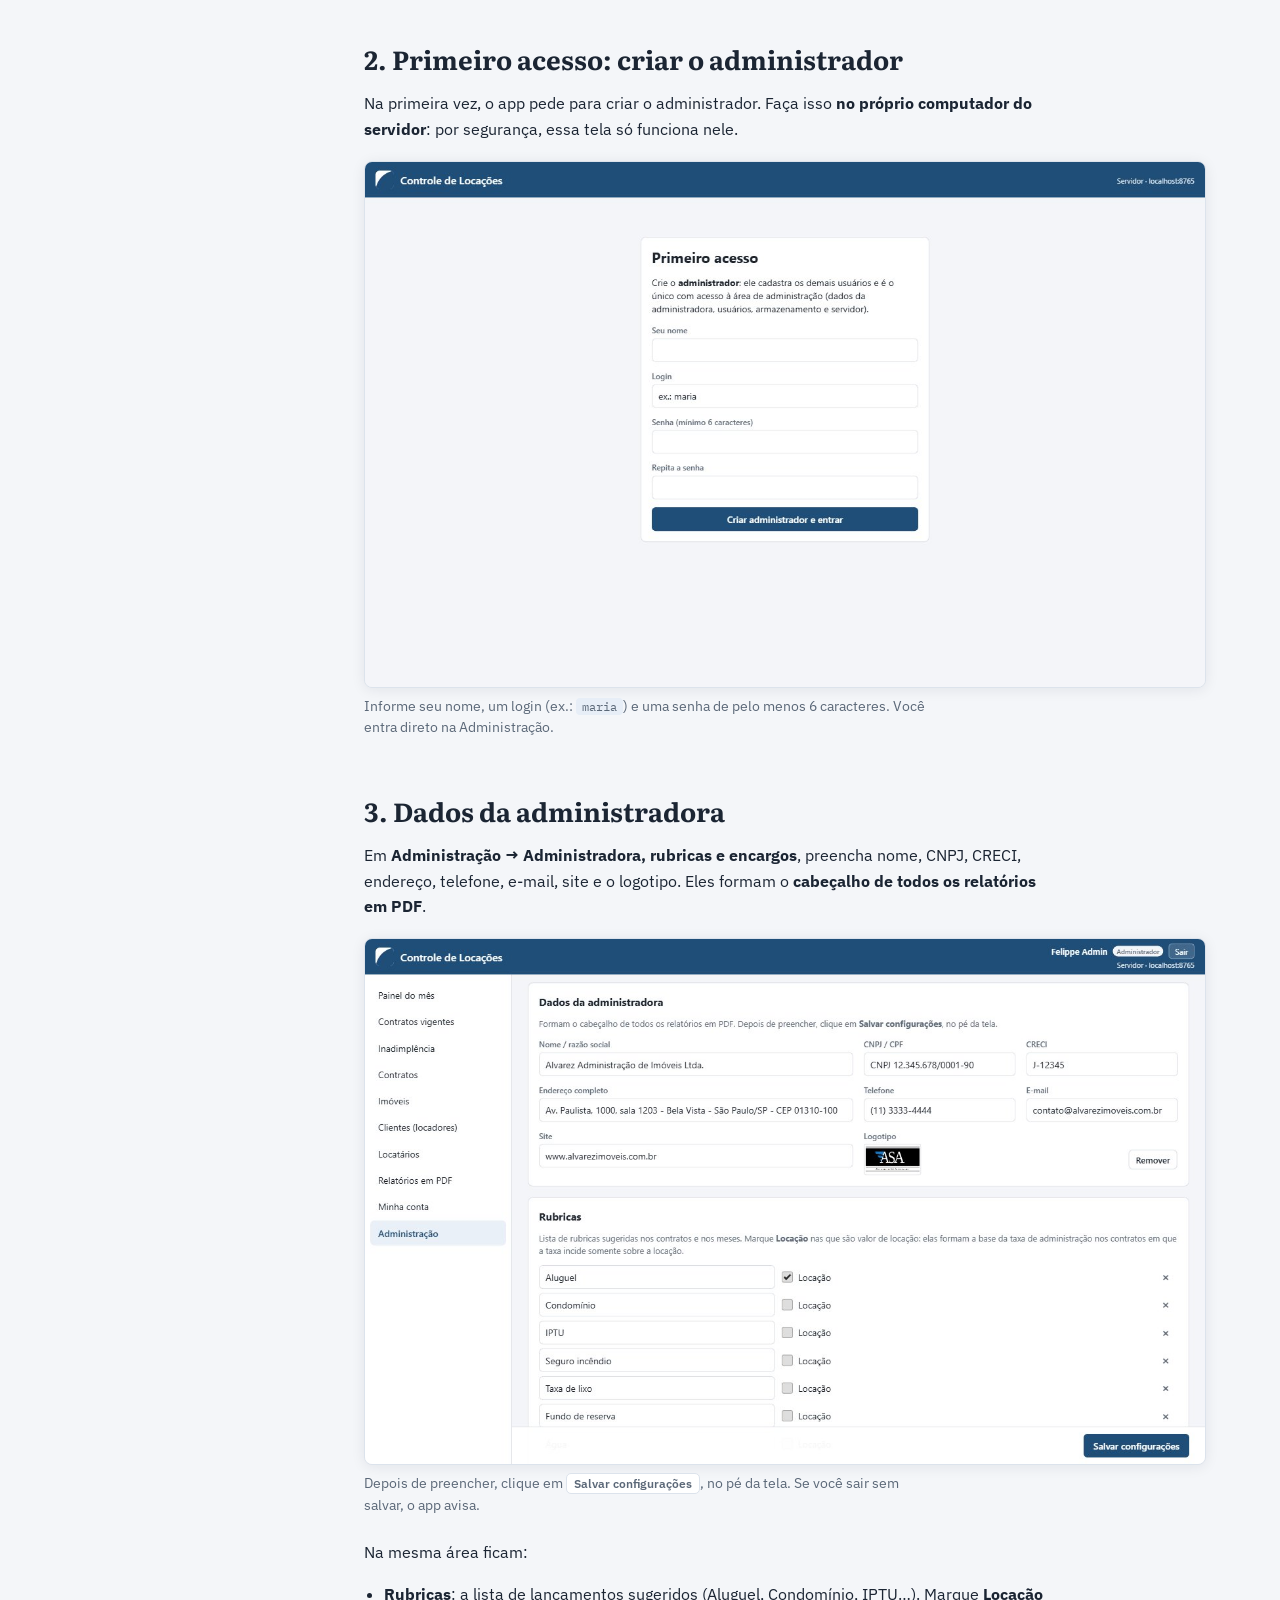
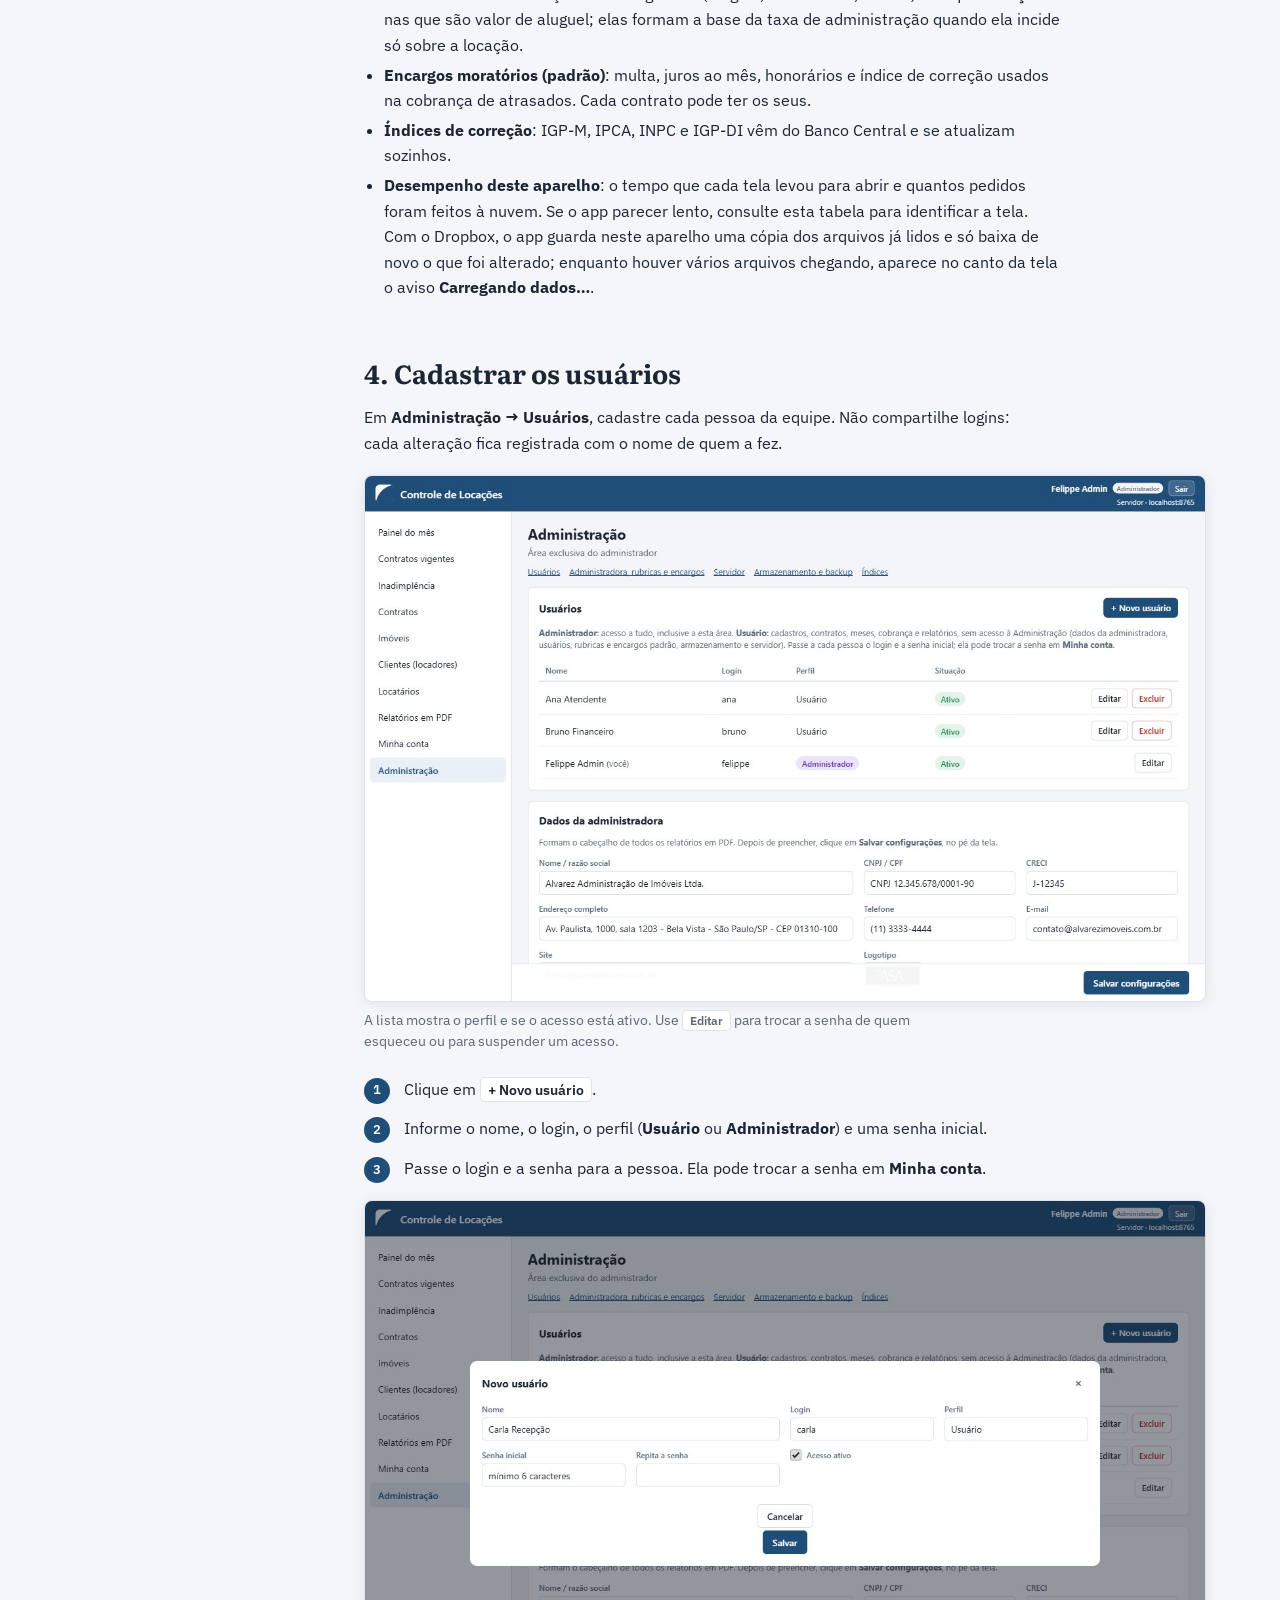
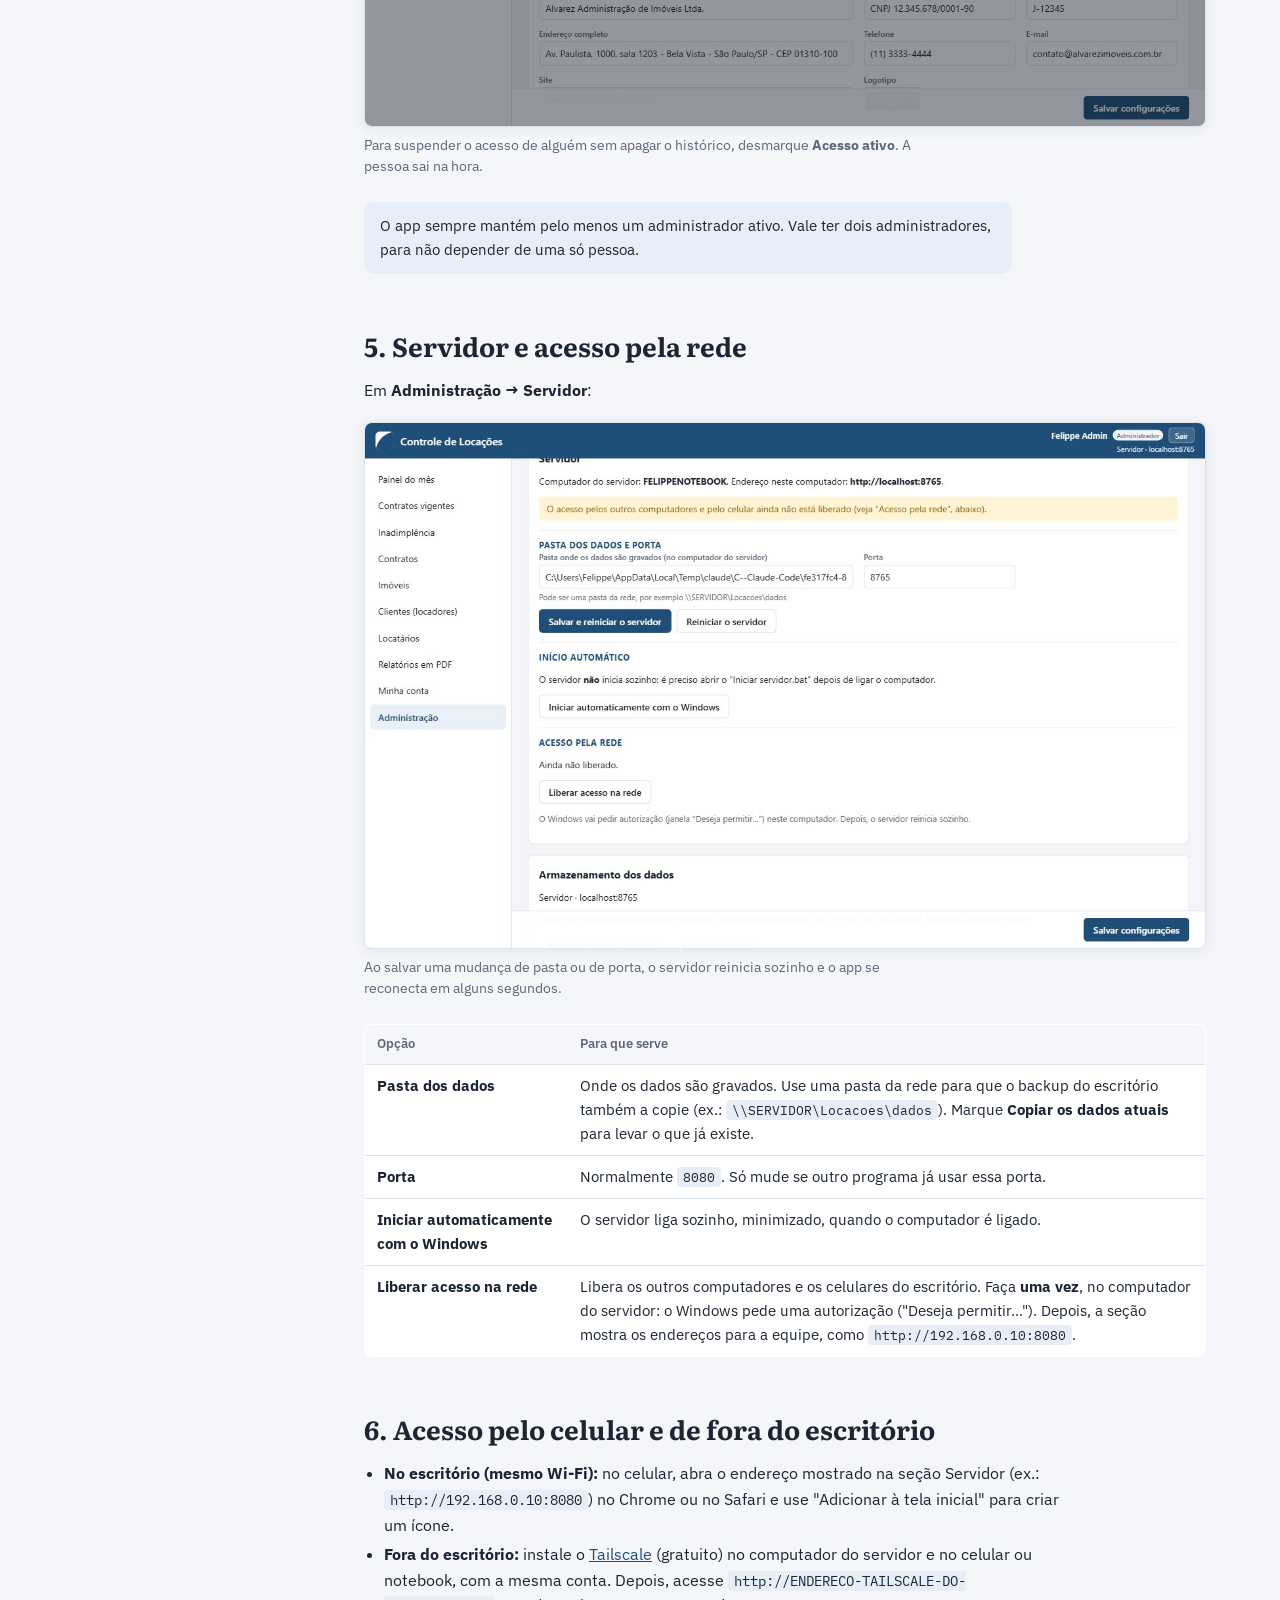
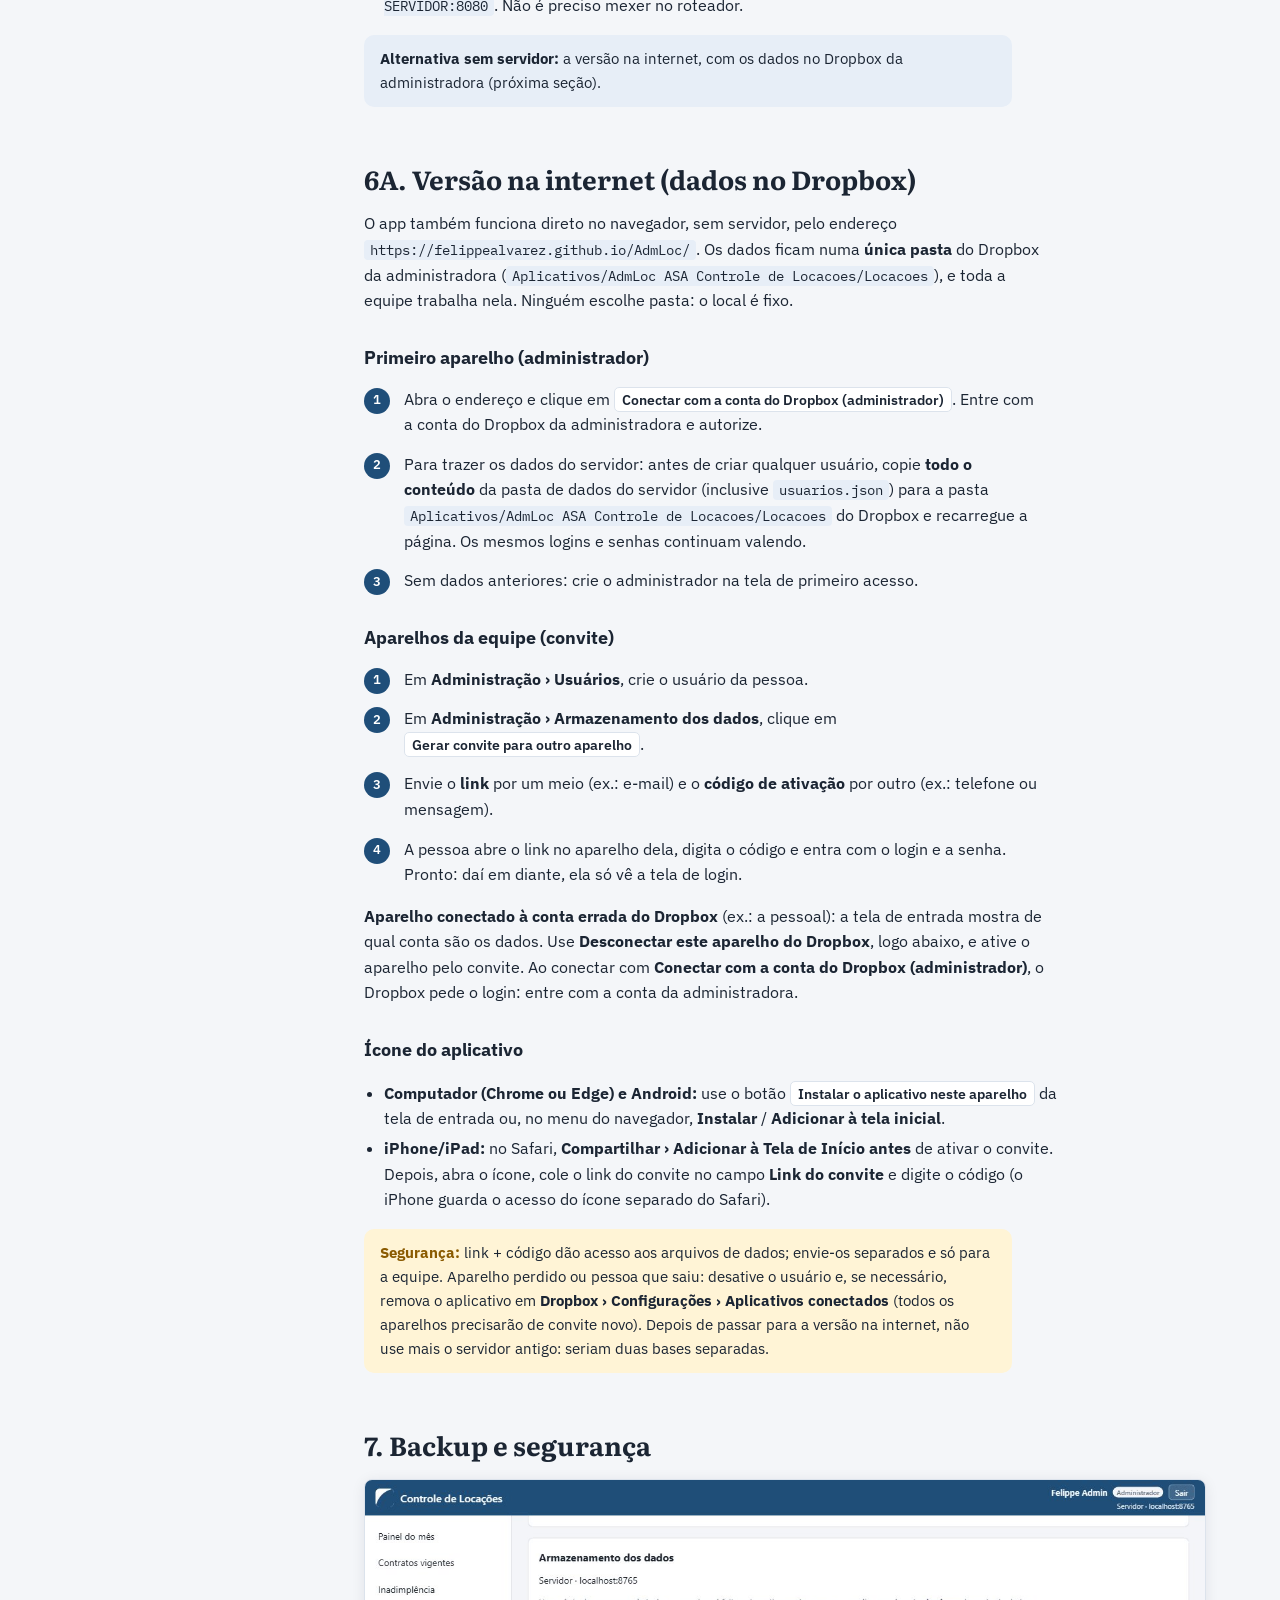
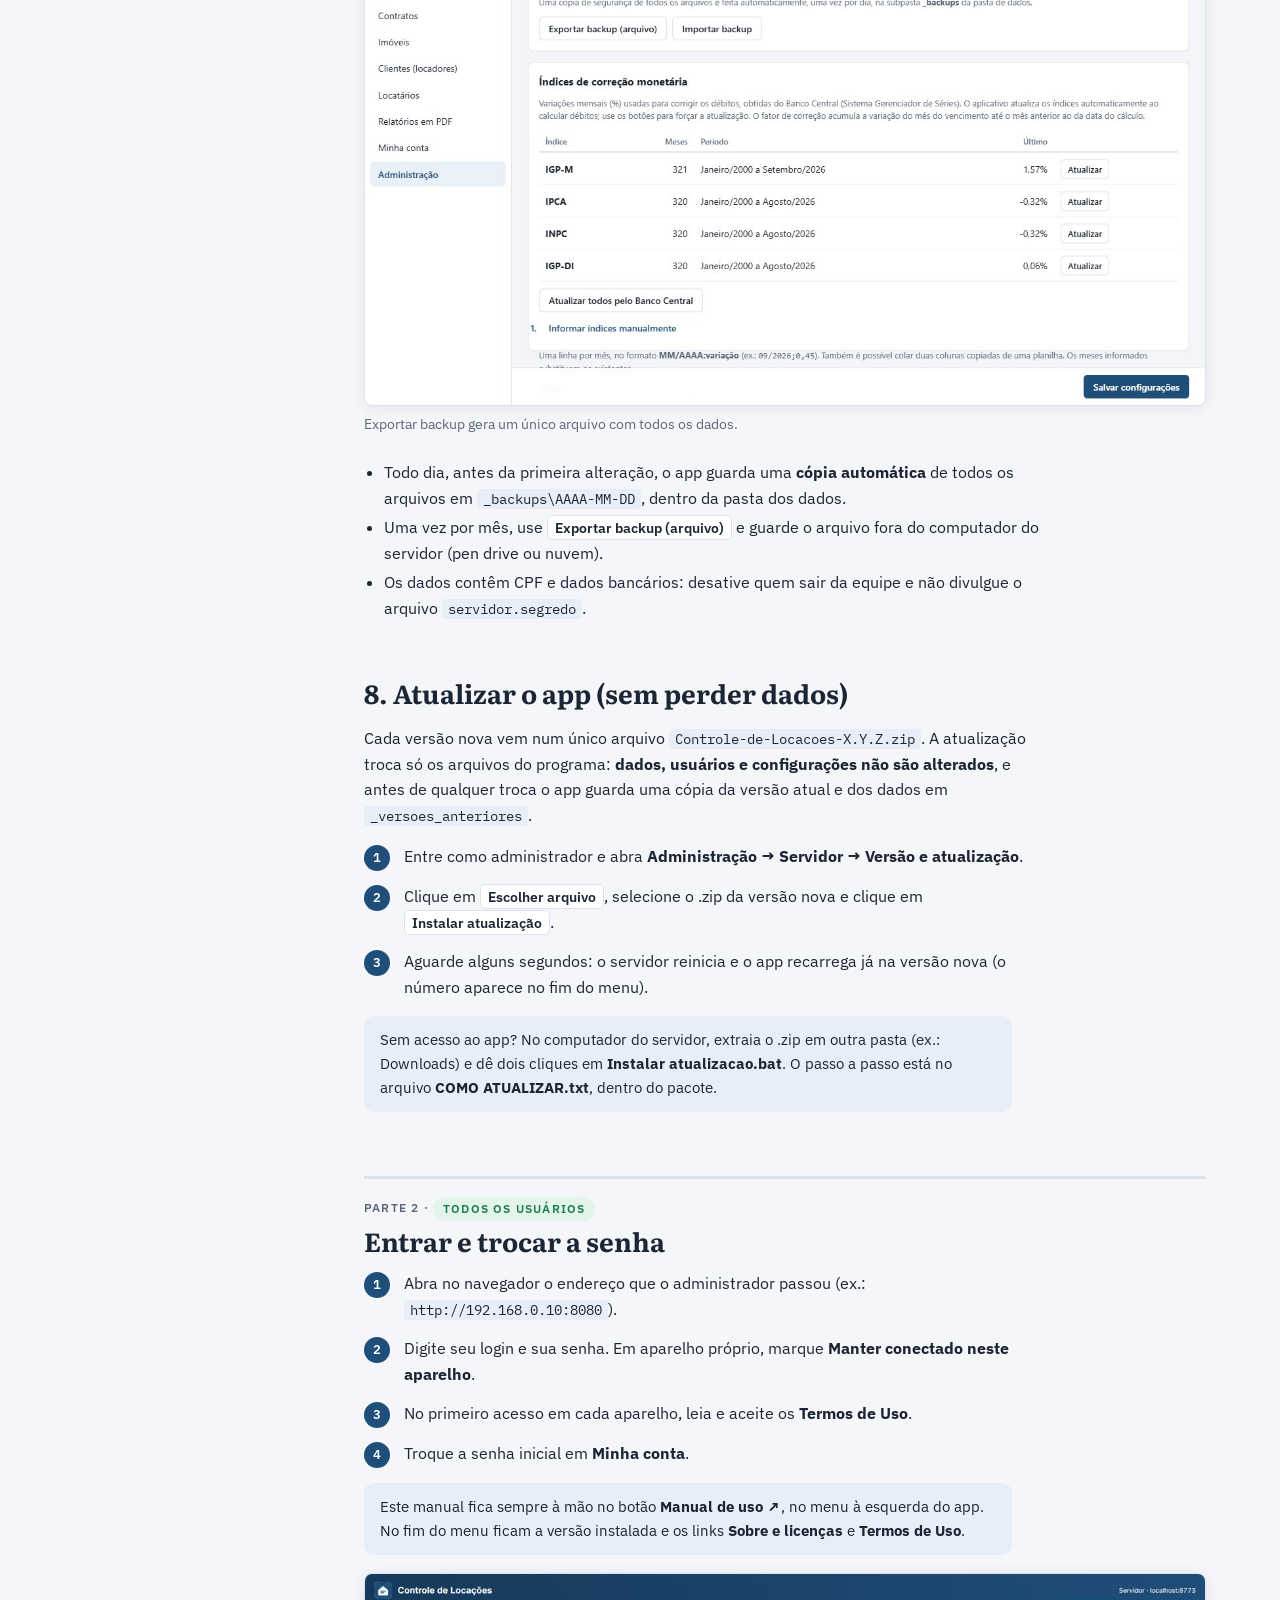
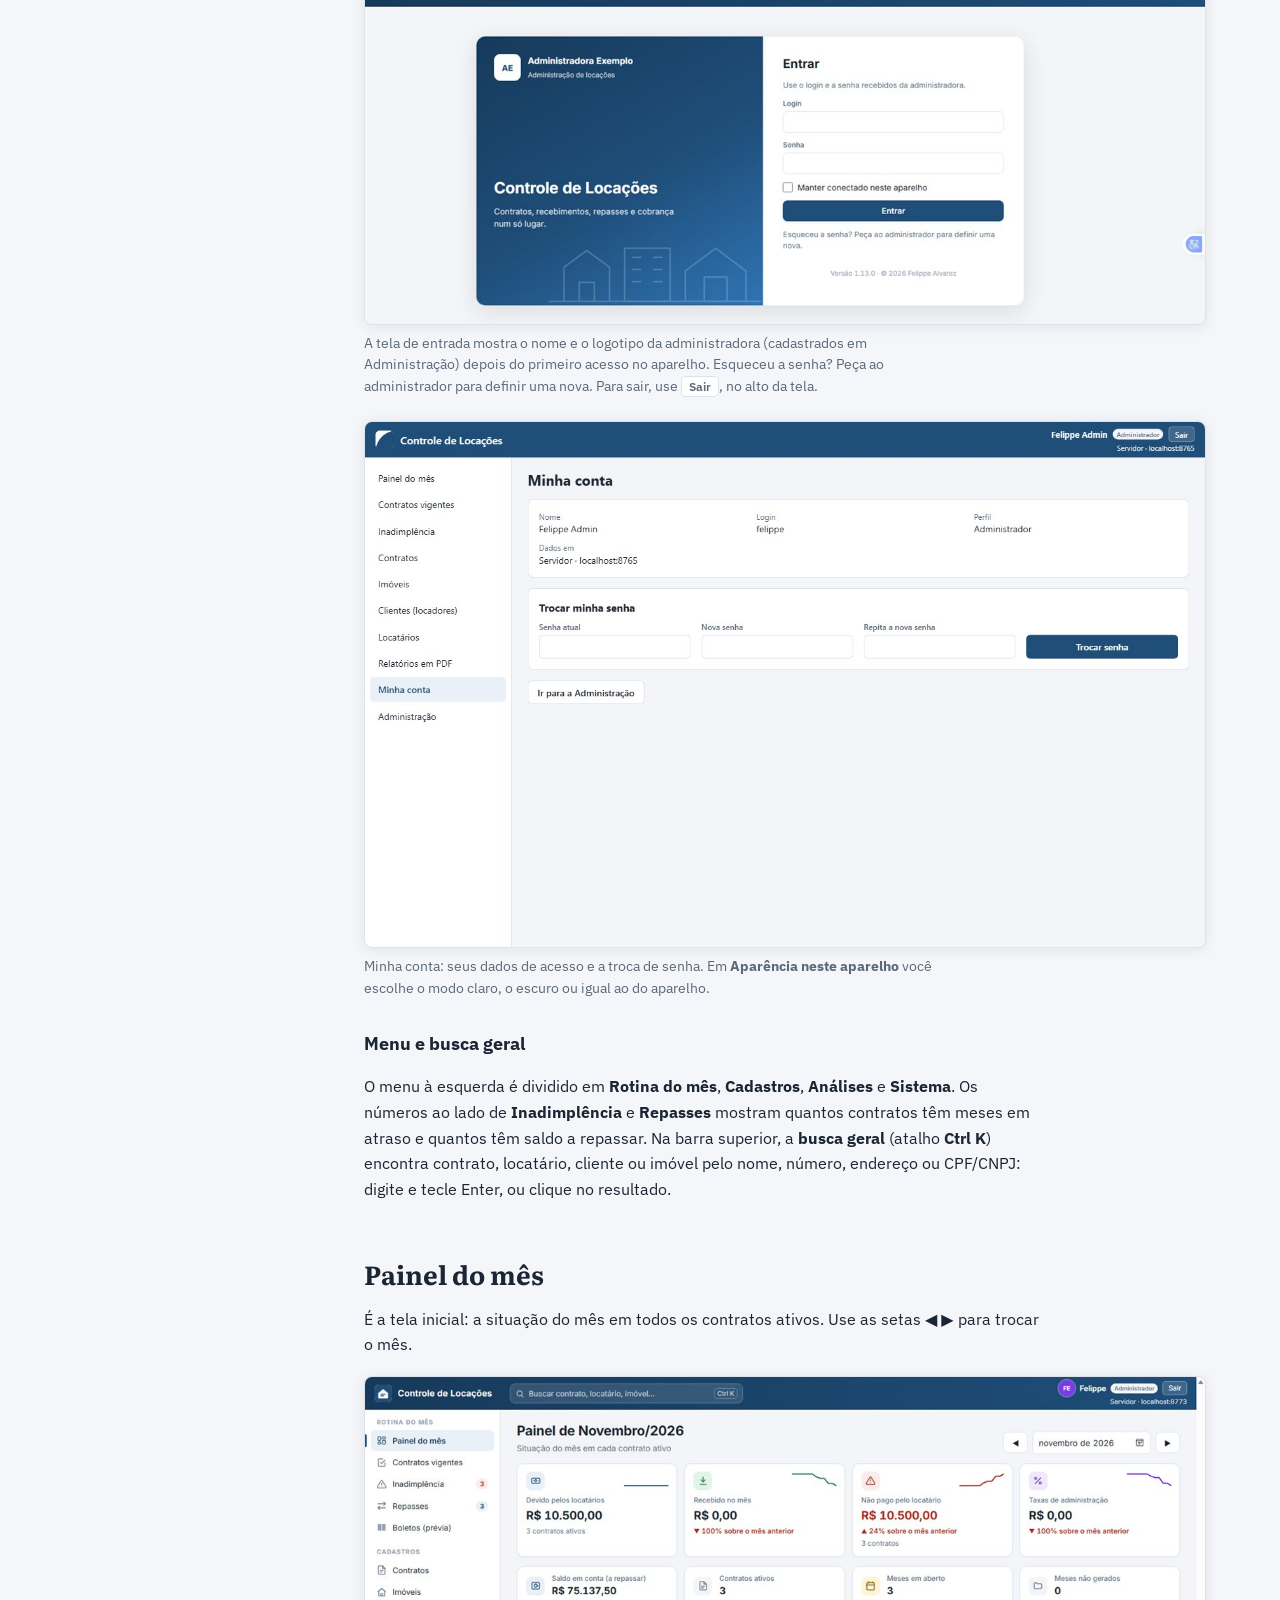
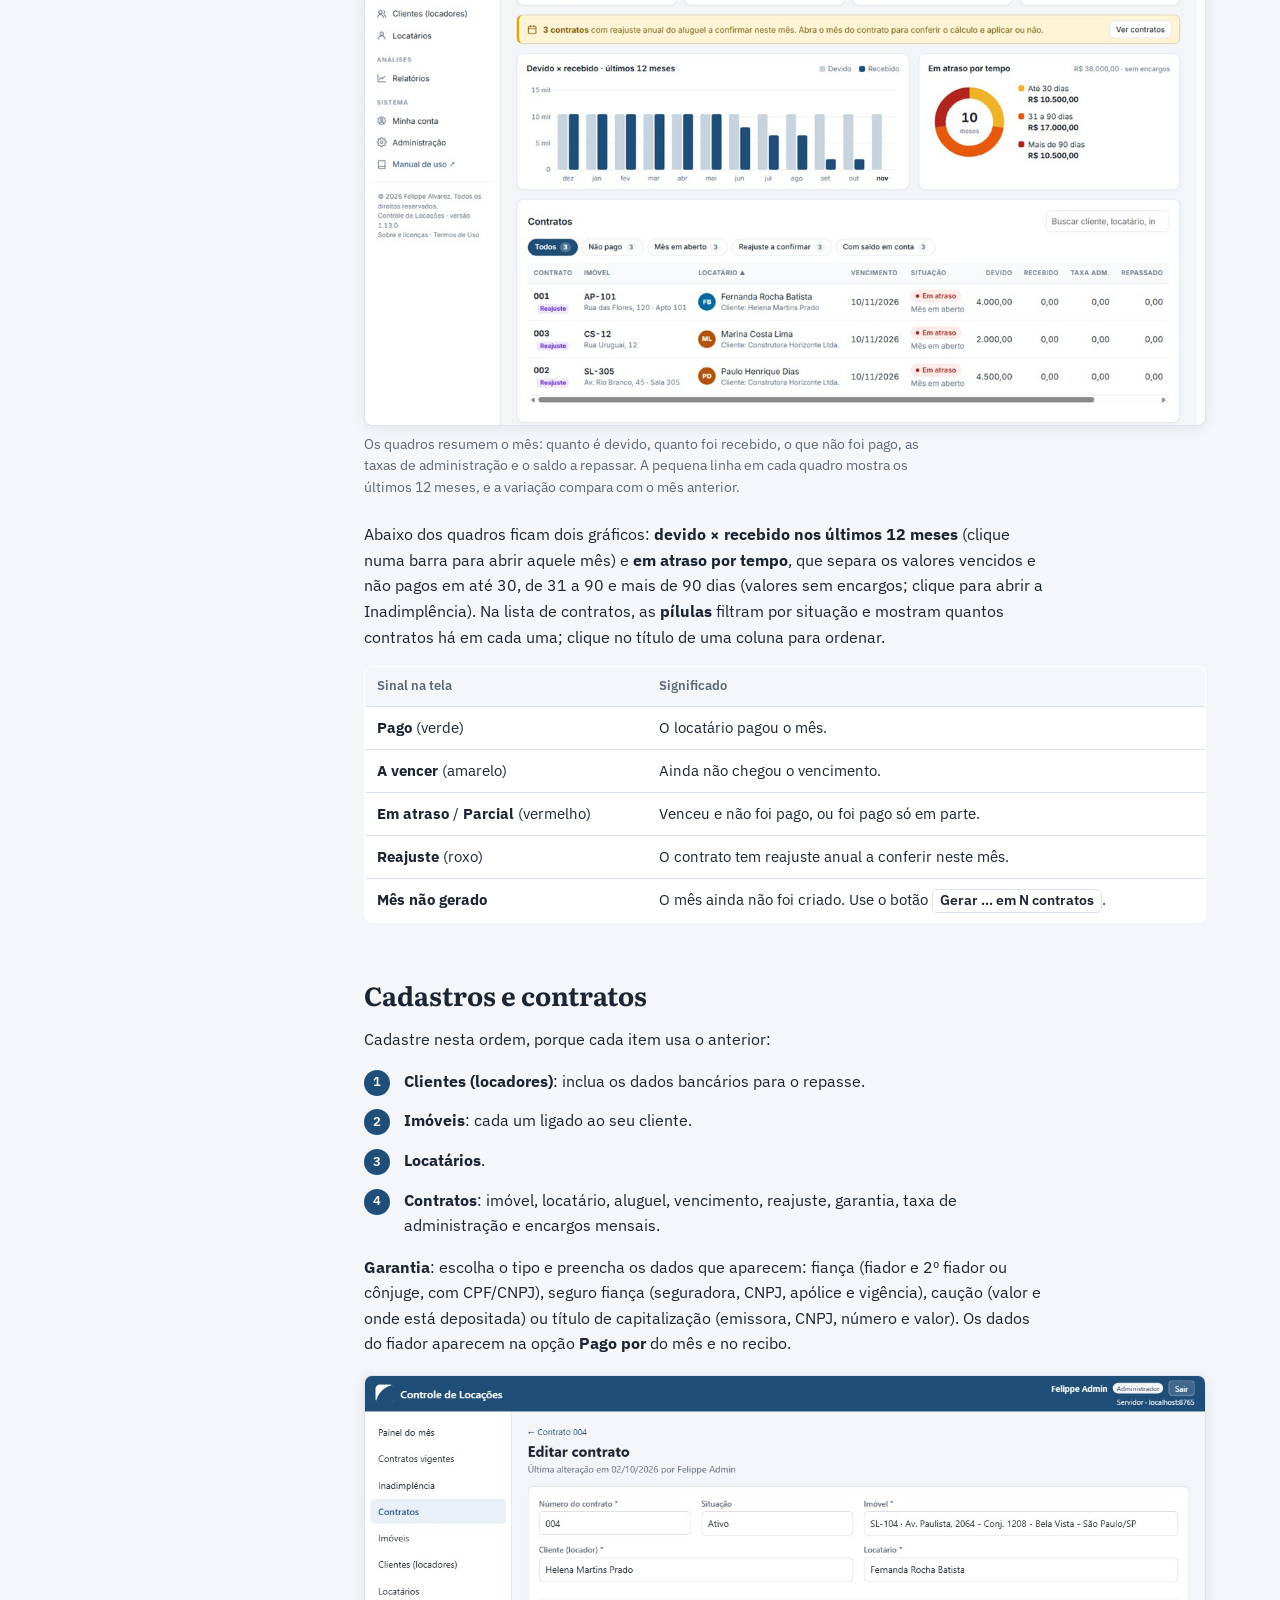
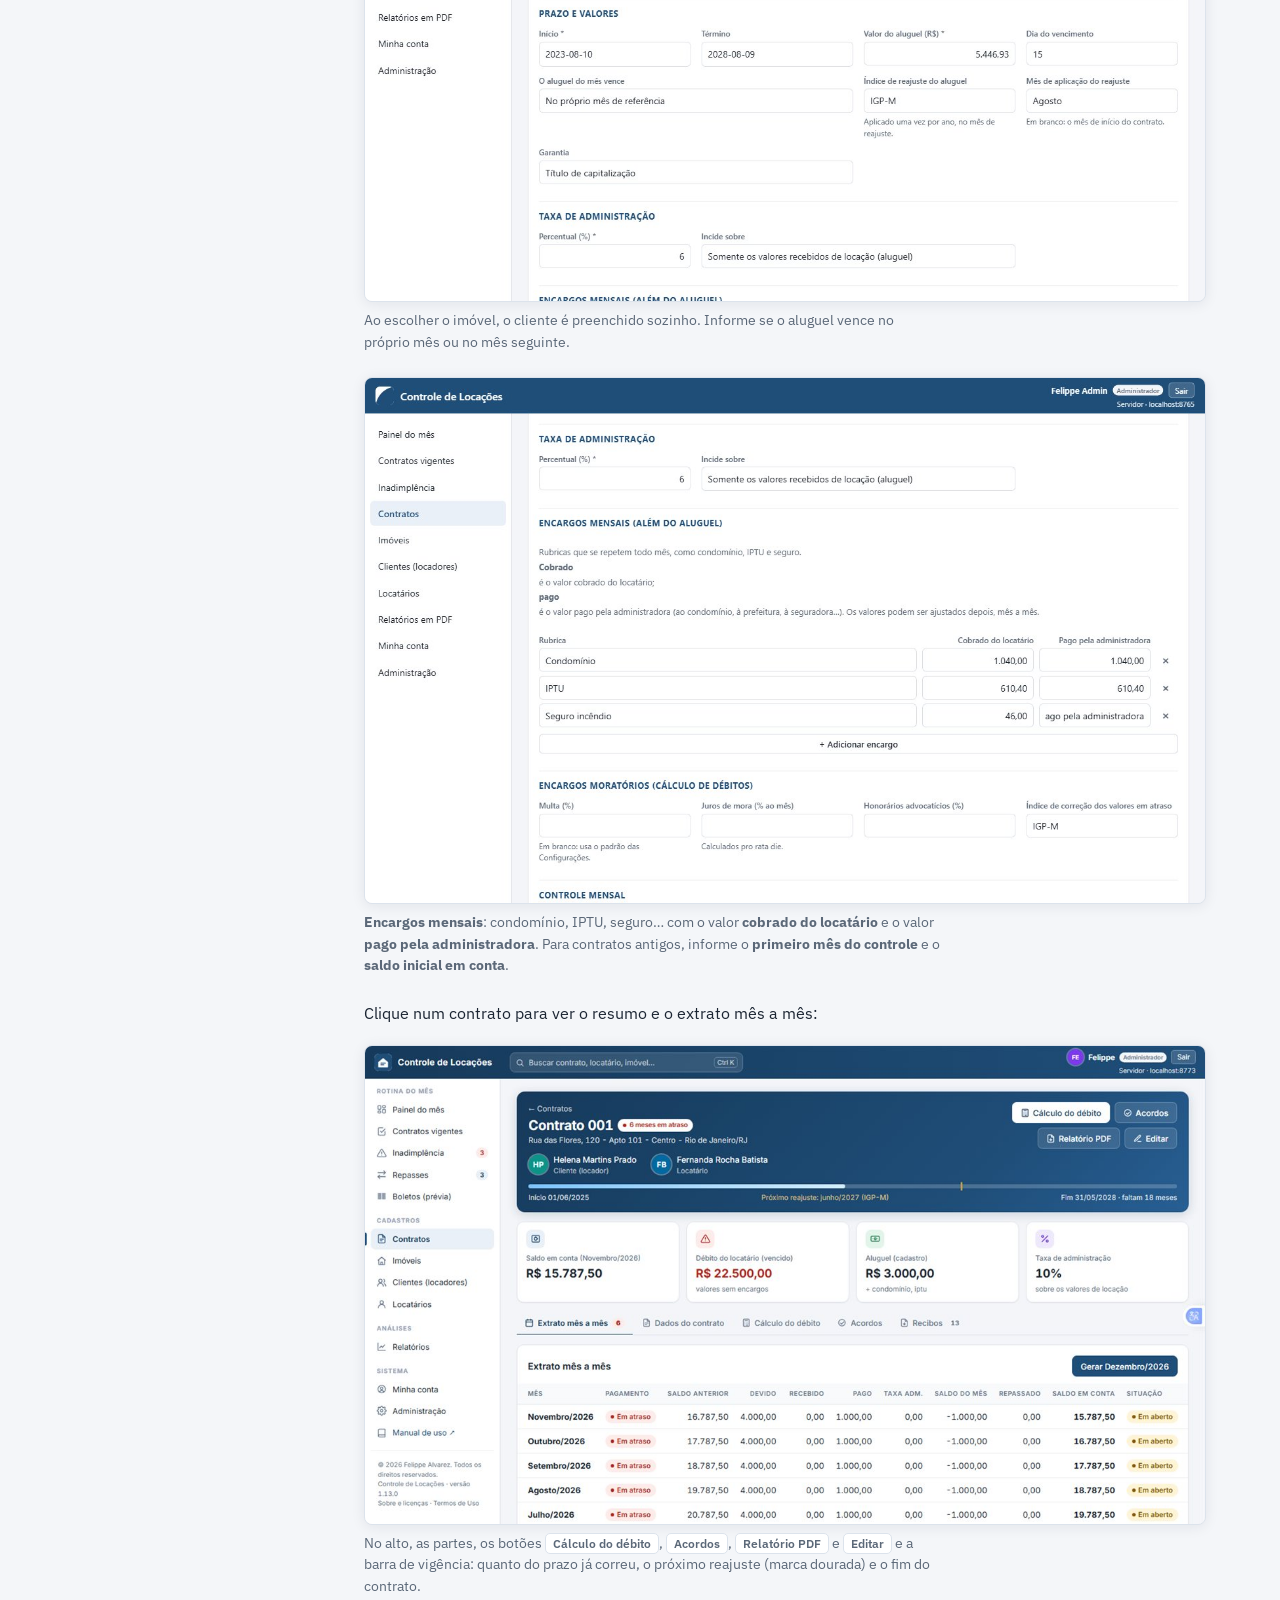
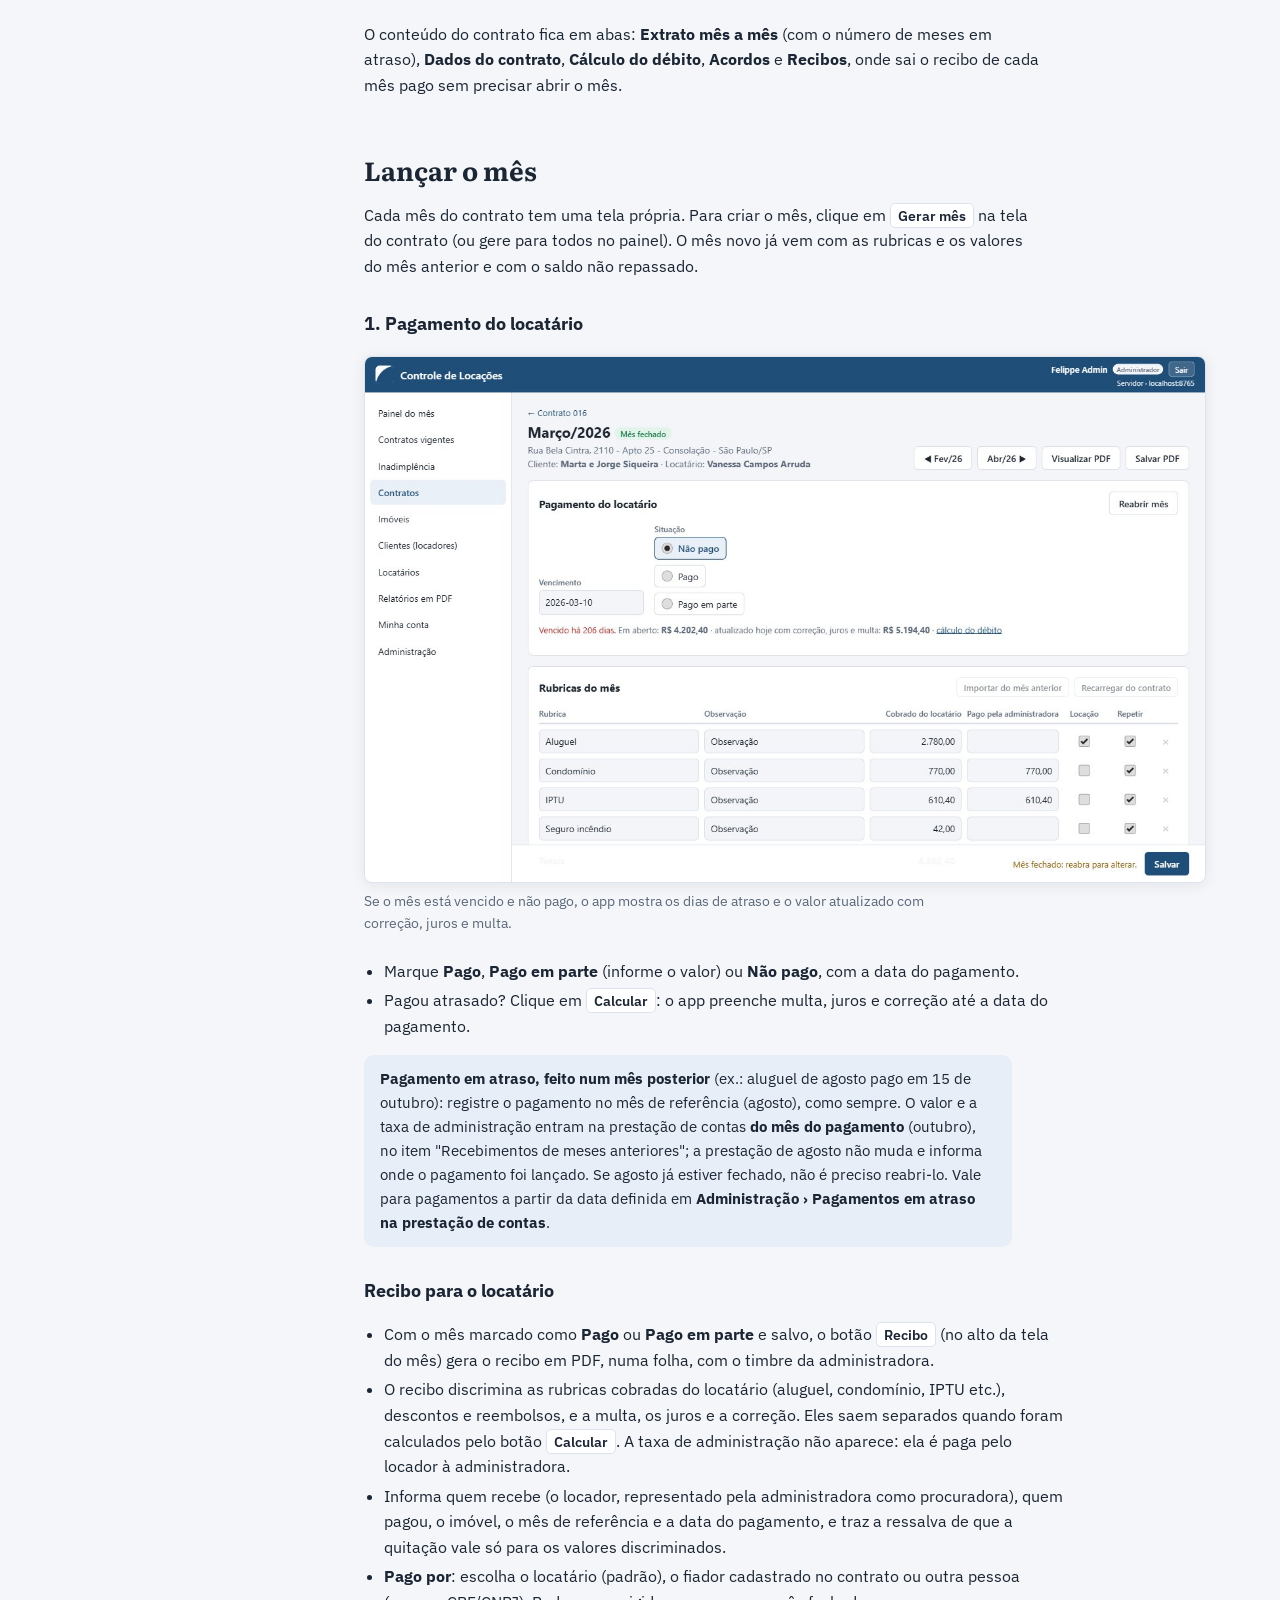
==== commit 2563e30f: "Versão 1.14.0 do Controle de Locações Co-Authored-By: Claude Opus 5.5 <noreply@anthropic.com>" ====
--- a/manual/index.html
+++ b/manual/index.html
@@ -330,15 +330,18 @@
       <li>Troque a senha inicial em <b>Minha conta</b>.</li>
     </ol>
     <div class="nota dica"><p>Este manual fica sempre à mão no botão <b>Manual de uso ↗</b>, no menu à esquerda do app. No fim do menu ficam a versão instalada e os links <b>Sobre e licenças</b> e <b>Termos de Uso</b>.</p></div>
-    <figure><img src="img/login.jpg" alt="Tela de login com campos de login e senha" loading="lazy">
-      <figcaption>Esqueceu a senha? Peça ao administrador para definir uma nova. Para sair, use <span class="botao">Sair</span>, no alto da tela.</figcaption></figure>
+    <figure><img src="img/login.jpg" alt="Tela de entrada com o nome da administradora à esquerda e os campos de login e senha à direita" loading="lazy">
+      <figcaption>A tela de entrada mostra o nome e o logotipo da administradora (cadastrados em Administração) depois do primeiro acesso no aparelho. Esqueceu a senha? Peça ao administrador para definir uma nova. Para sair, use <span class="botao">Sair</span>, no alto da tela.</figcaption></figure>
     <figure><img src="img/conta.jpg" alt="Tela Minha conta com os dados do usuário e o formulário para trocar a senha" loading="lazy">
-      <figcaption>Minha conta: seus dados de acesso e a troca de senha.</figcaption></figure>
+      <figcaption>Minha conta: seus dados de acesso e a troca de senha. Em <b>Aparência neste aparelho</b> você escolhe o modo claro, o escuro ou igual ao do aparelho.</figcaption></figure>
+    <h3>Menu e busca geral</h3>
+    <p>O menu à esquerda é dividido em <b>Rotina do mês</b>, <b>Cadastros</b>, <b>Análises</b> e <b>Sistema</b>. Os números ao lado de <b>Inadimplência</b> e <b>Repasses</b> mostram quantos contratos têm meses em atraso e quantos têm saldo a repassar. Na barra superior, a <b>busca geral</b> (atalho <b>Ctrl K</b>) encontra contrato, locatário, cliente ou imóvel pelo nome, número, endereço ou CPF/CNPJ: digite e tecle Enter, ou clique no resultado.</p>
 
     <h2 id="painel">Painel do mês</h2>
     <p>É a tela inicial: a situação do mês em todos os contratos ativos. Use as setas ◀ ▶ para trocar o mês.</p>
     <figure><img src="img/painel.jpg" alt="Painel do mês com indicadores e a lista de contratos" loading="lazy">
-      <figcaption>Os quadros resumem o mês: quanto é devido, quanto foi recebido, o que não foi pago, as taxas de administração e o saldo a repassar.</figcaption></figure>
+      <figcaption>Os quadros resumem o mês: quanto é devido, quanto foi recebido, o que não foi pago, as taxas de administração e o saldo a repassar. A pequena linha em cada quadro mostra os últimos 12 meses, e a variação compara com o mês anterior.</figcaption></figure>
+    <p>Abaixo dos quadros ficam dois gráficos: <b>devido × recebido nos últimos 12 meses</b> (clique numa barra para abrir aquele mês) e <b>em atraso por tempo</b>, que separa os valores vencidos e não pagos em até 30, de 31 a 90 e mais de 90 dias (valores sem encargos; clique para abrir a Inadimplência). Na lista de contratos, as <b>pílulas</b> filtram por situação e mostram quantos contratos há em cada uma; clique no título de uma coluna para ordenar.</p>
     <div class="tabela-rolagem"><table>
       <thead><tr><th>Sinal na tela</th><th>Significado</th></tr></thead>
       <tbody>
@@ -346,7 +349,7 @@
         <tr><td><b>A vencer</b> (amarelo)</td><td>Ainda não chegou o vencimento.</td></tr>
         <tr><td><b>Em atraso</b> / <b>Parcial</b> (vermelho)</td><td>Venceu e não foi pago, ou foi pago só em parte.</td></tr>
         <tr><td><b>Reajuste</b> (roxo)</td><td>O contrato tem reajuste anual a conferir neste mês.</td></tr>
-        <tr><td><b>Não gerado</b></td><td>O mês ainda não foi criado. Use o botão <span class="botao">Gerar … em N contratos</span>.</td></tr>
+        <tr><td><b>Mês não gerado</b></td><td>O mês ainda não foi criado. Use o botão <span class="botao">Gerar … em N contratos</span>.</td></tr>
       </tbody>
     </table></div>
 
@@ -365,7 +368,8 @@
       <figcaption><b>Encargos mensais</b>: condomínio, IPTU, seguro… com o valor <b>cobrado do locatário</b> e o valor <b>pago pela administradora</b>. Para contratos antigos, informe o <b>primeiro mês do controle</b> e o <b>saldo inicial em conta</b>.</figcaption></figure>
     <p>Clique num contrato para ver o resumo e o extrato mês a mês:</p>
     <figure><img src="img/contrato.jpg" alt="Tela do contrato com saldo, débito em atraso, dados e extrato mês a mês" loading="lazy">
-      <figcaption>No alto: <span class="botao">Editar contrato</span>, <span class="botao">Cálculo do débito</span> e <span class="botao">Relatório PDF</span>. Embaixo, cada mês com o que foi devido, recebido, pago, repassado e o saldo.</figcaption></figure>
+      <figcaption>No alto, as partes, os botões <span class="botao">Cálculo do débito</span>, <span class="botao">Acordos</span>, <span class="botao">Relatório PDF</span> e <span class="botao">Editar</span> e a barra de vigência: quanto do prazo já correu, o próximo reajuste (marca dourada) e o fim do contrato.</figcaption></figure>
+    <p>O conteúdo do contrato fica em abas: <b>Extrato mês a mês</b> (com o número de meses em atraso), <b>Dados do contrato</b>, <b>Cálculo do débito</b>, <b>Acordos</b> e <b>Recibos</b>, onde sai o recibo de cada mês pago sem precisar abrir o mês.</p>
 
     <h2 id="mes">Lançar o mês</h2>
     <p>Cada mês do contrato tem uma tela própria. Para criar o mês, clique em <span class="botao">Gerar mês</span> na tela do contrato (ou gere para todos no painel). O mês novo já vem com as rubricas e os valores do mês anterior e com o saldo não repassado.</p>
@@ -452,8 +456,8 @@
     <h3>Acordos de pagamento</h3>
     <p>Na tela do contrato, <span class="botao">Acordos</span> (ou <span class="botao">Simular acordo</span> num cálculo salvo).</p>
     <ol class="passos">
-      <li><b>Proposta</b>: escolha o débito (um cálculo salvo ou o débito atual pelos critérios do contrato), a data, o devedor (locatário ou fiador), o desconto (sobre o total ou por componente), a entrada e o parcelamento: juros ao mês (Tabela Price), data da 1ª parcela, número de parcelas ou valor da parcela. Defina também a correção, a multa e os juros da parcela paga em atraso.</li>
-      <li>O resultado mostra a composição do débito, o valor negociado, a tabela das parcelas e o rateio de cada pagamento entre o locador e os honorários advocatícios. Gere o PDF ou a planilha da proposta.</li>
+      <li><b>Proposta</b>: escolha o débito (um cálculo salvo ou o débito atual pelos critérios do contrato), a data, o devedor (locatário ou fiador), o desconto (sobre o total ou por componente, em % ou R$), a entrada (em % ou R$, ou <b>Igual às parcelas</b>: o app calcula uma entrada do mesmo valor de cada parcela) e o parcelamento: juros ao mês (Tabela Price), data da 1ª parcela, número de parcelas ou valor da parcela. Defina também a correção, os juros e a multa da parcela paga em atraso.</li>
+      <li>O resultado mostra a composição do débito, com a taxa de juros e o percentual da multa usados em cada linha, o valor negociado, a tabela das parcelas e o rateio de cada pagamento entre o locador e os honorários advocatícios. Gere o PDF ou a planilha da proposta.</li>
       <li><span class="botao">Acordo aceito: iniciar acompanhamento</span>: o débito e as parcelas ficam fixados, e os meses incluídos saem da Inadimplência e dos novos cálculos do débito.</li>
       <li><b>Acompanhamento</b>: <span class="botao">Registrar pagamento</span> em cada parcela (o app calcula correção, juros e multa se paga em atraso), <span class="botao">Amortização antecipada</span> (reduz o prazo ou a parcela), <span class="botao">Quitar o acordo</span>, <span class="botao">Descumprimento</span> (vencimento antecipado do saldo ou perda do desconto) e <span class="botao">Desfazer o último</span>.</li>
       <li><b>Prestação de contas</b>: em cada pagamento, marque <b>Lançar na prestação de contas do locador</b> e informe a data em que o valor ficou disponível (ex.: depósito judicial: data do levantamento). O valor sugerido é a parte do locador, sem os honorários; a taxa de administração incide, salvo se desmarcada.</li>
@@ -530,10 +534,10 @@
     <p class="dica">Contrato ativo é o que está com situação <b>Ativo</b> no cadastro, mesmo com o prazo encerrado. O informe de rendimentos e a DIMOB são documentos auxiliares: confira os critérios com o contador.</p>
 
     <h2 id="no-celular">No celular</h2>
-    <p>O app funciona no navegador do celular, com o mesmo login. O menu fica no botão ☰, no canto superior esquerdo.</p>
+    <p>O app funciona no navegador do celular, com o mesmo login. Uma barra fixa embaixo leva ao <b>Painel</b>, à <b>Inadimplência</b>, aos <b>Repasses</b> e aos <b>Contratos</b>; o botão <b>Mais</b> abre o menu completo. No Painel, os contratos aparecem como cartões, com o valor e a situação à vista. A lupa no alto abre a busca geral.</p>
     <div class="celulares">
-      <figure><img src="img/celular-painel.jpg" alt="Painel do mês no celular" loading="lazy"><figcaption>Painel do mês</figcaption></figure>
-      <figure><img src="img/celular-menu.jpg" alt="Menu aberto no celular" loading="lazy"><figcaption>Menu</figcaption></figure>
+      <figure><img src="img/celular-painel.jpg" alt="Painel do mês no celular com indicadores em duas colunas e barra de navegação embaixo" loading="lazy"><figcaption>Painel do mês</figcaption></figure>
+      <figure><img src="img/celular-contrato.jpg" alt="Página do contrato no celular" loading="lazy"><figcaption>Contrato</figcaption></figure>
       <figure><img src="img/celular-mes.jpg" alt="Rubricas do mês no celular" loading="lazy"><figcaption>Rubricas do mês</figcaption></figure>
     </div>
 
